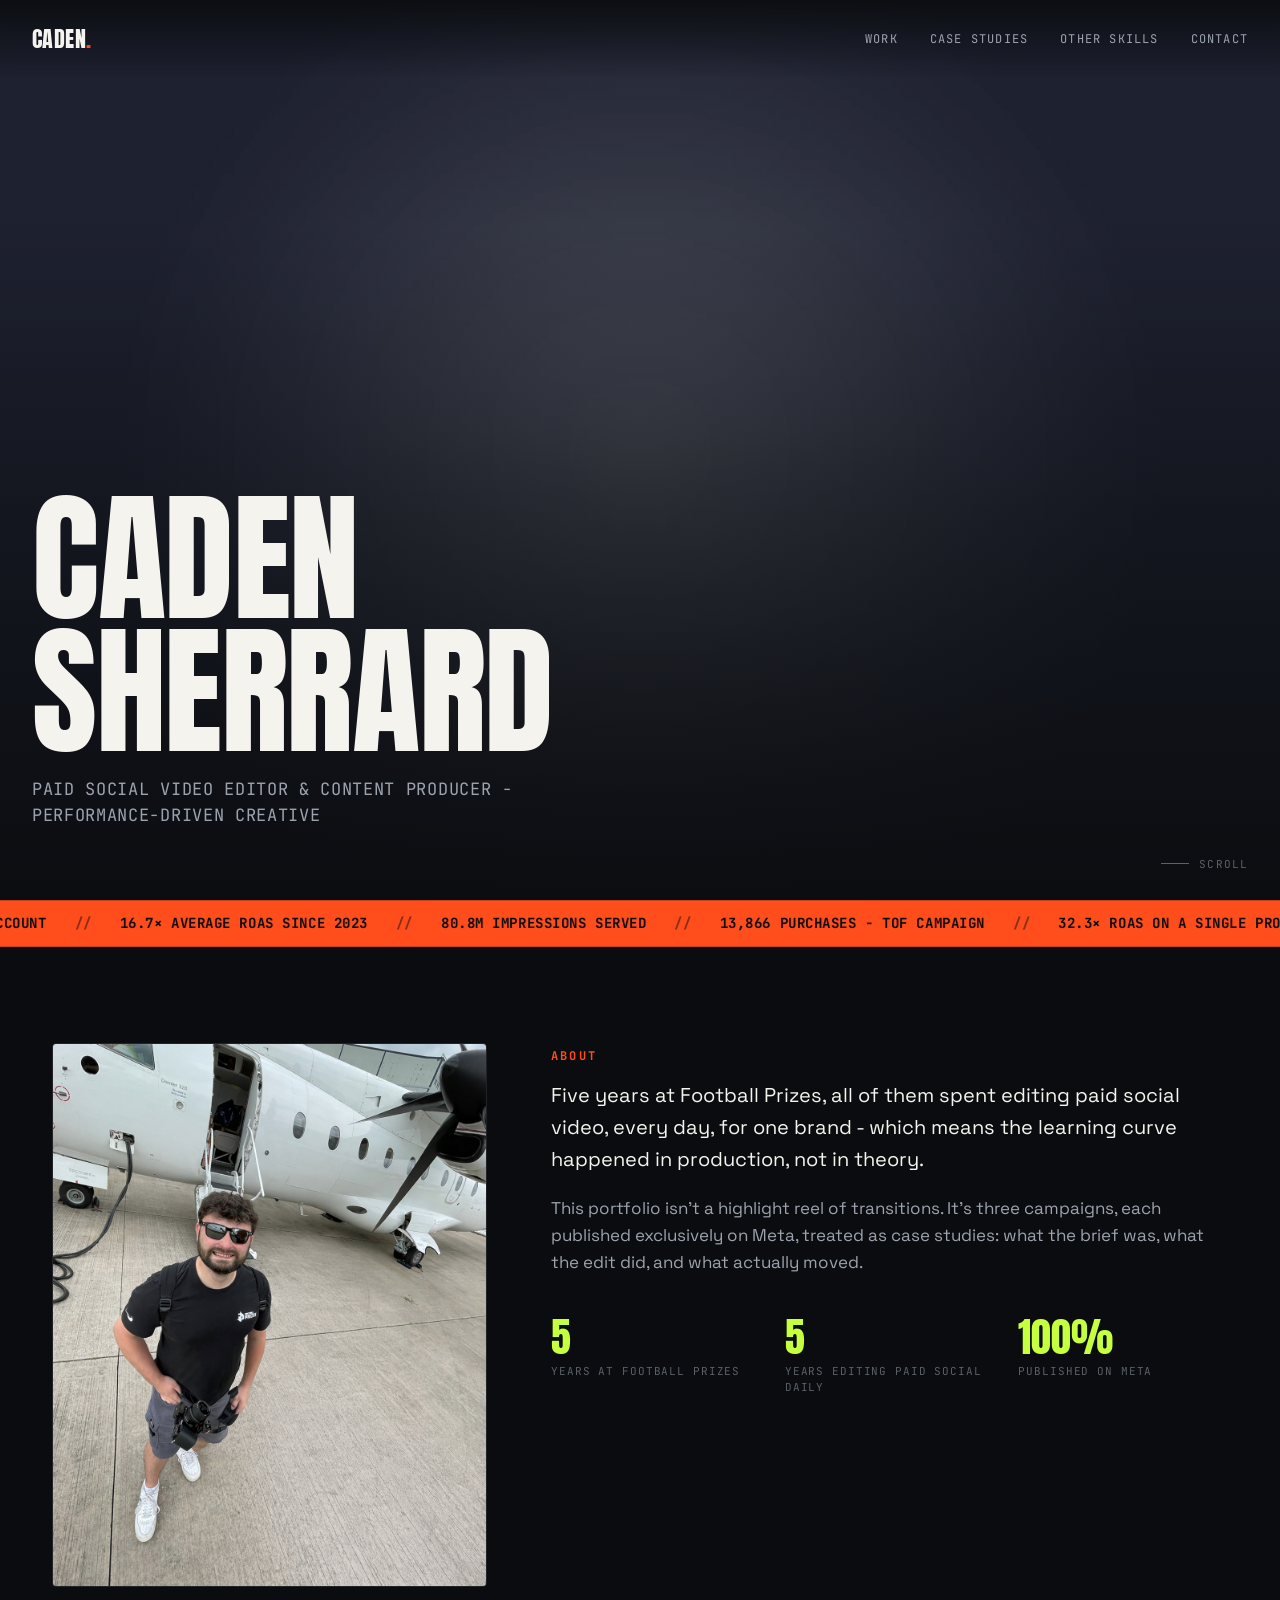
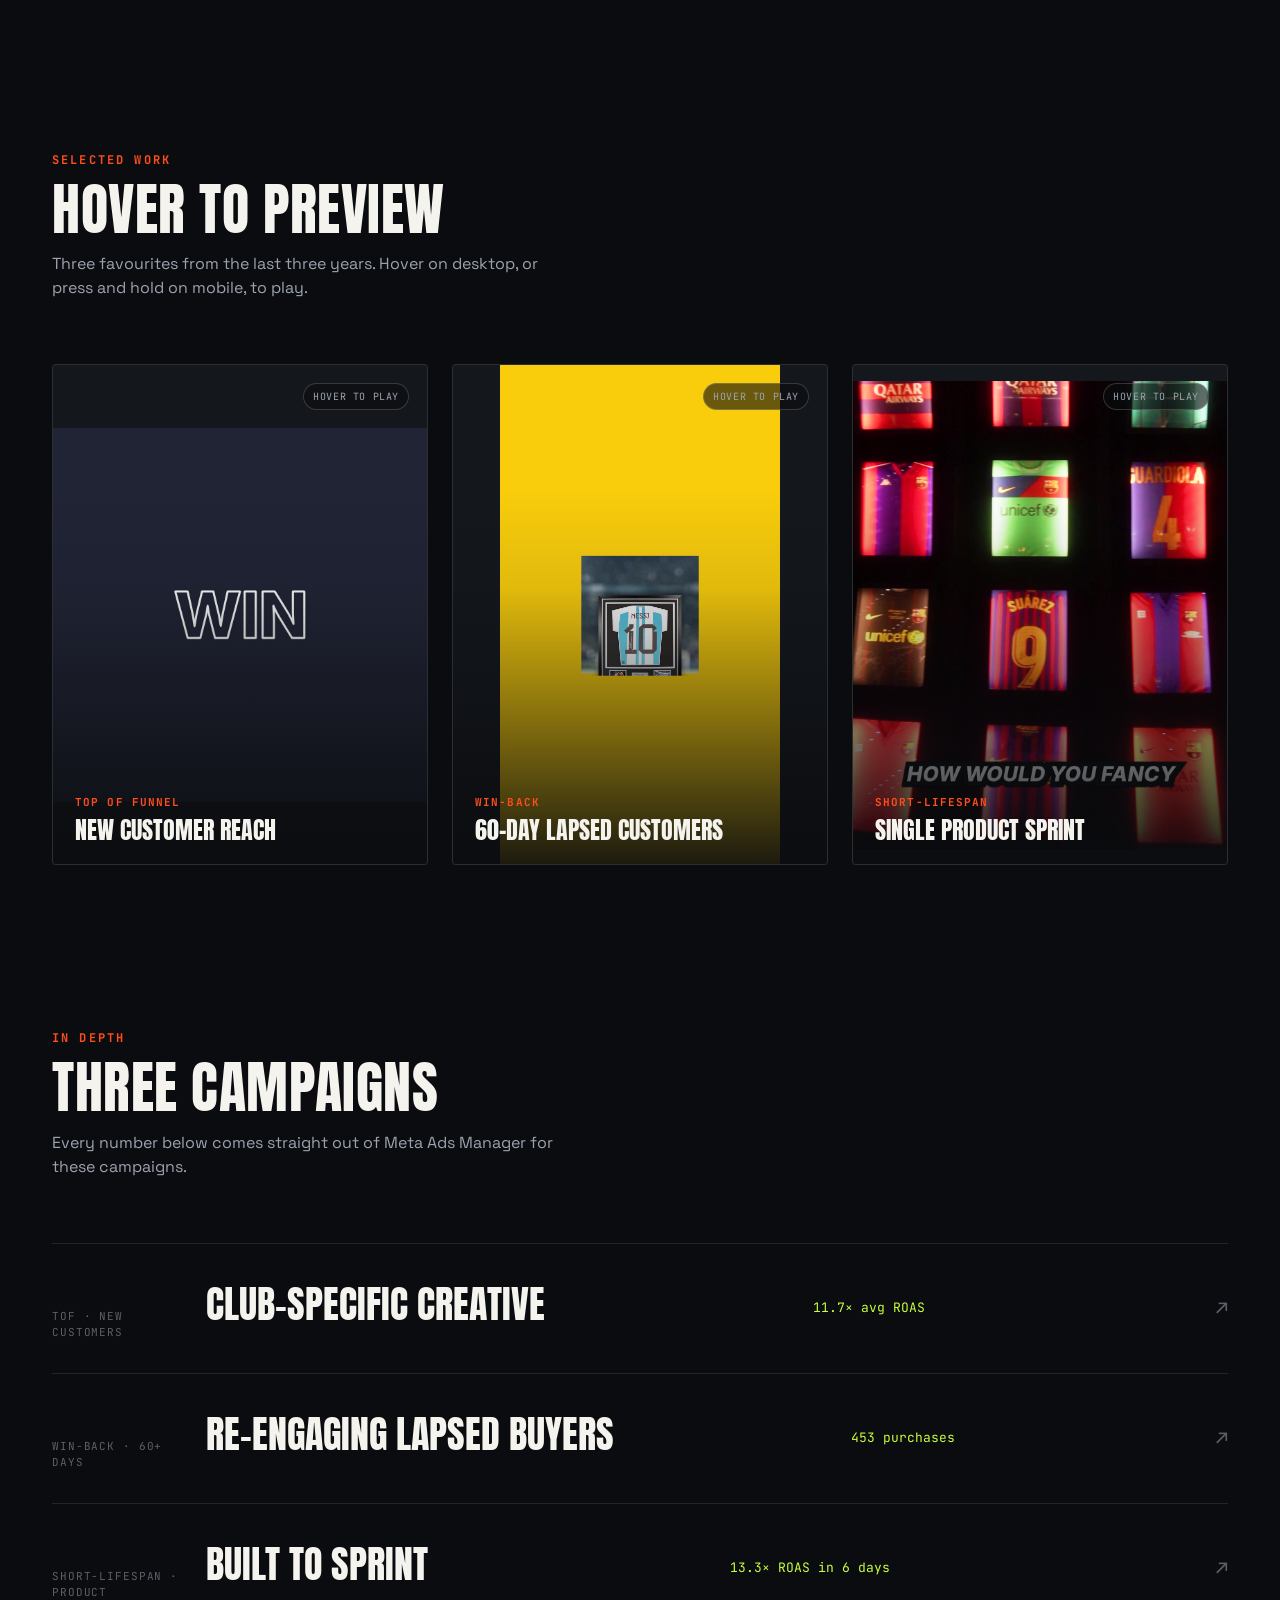
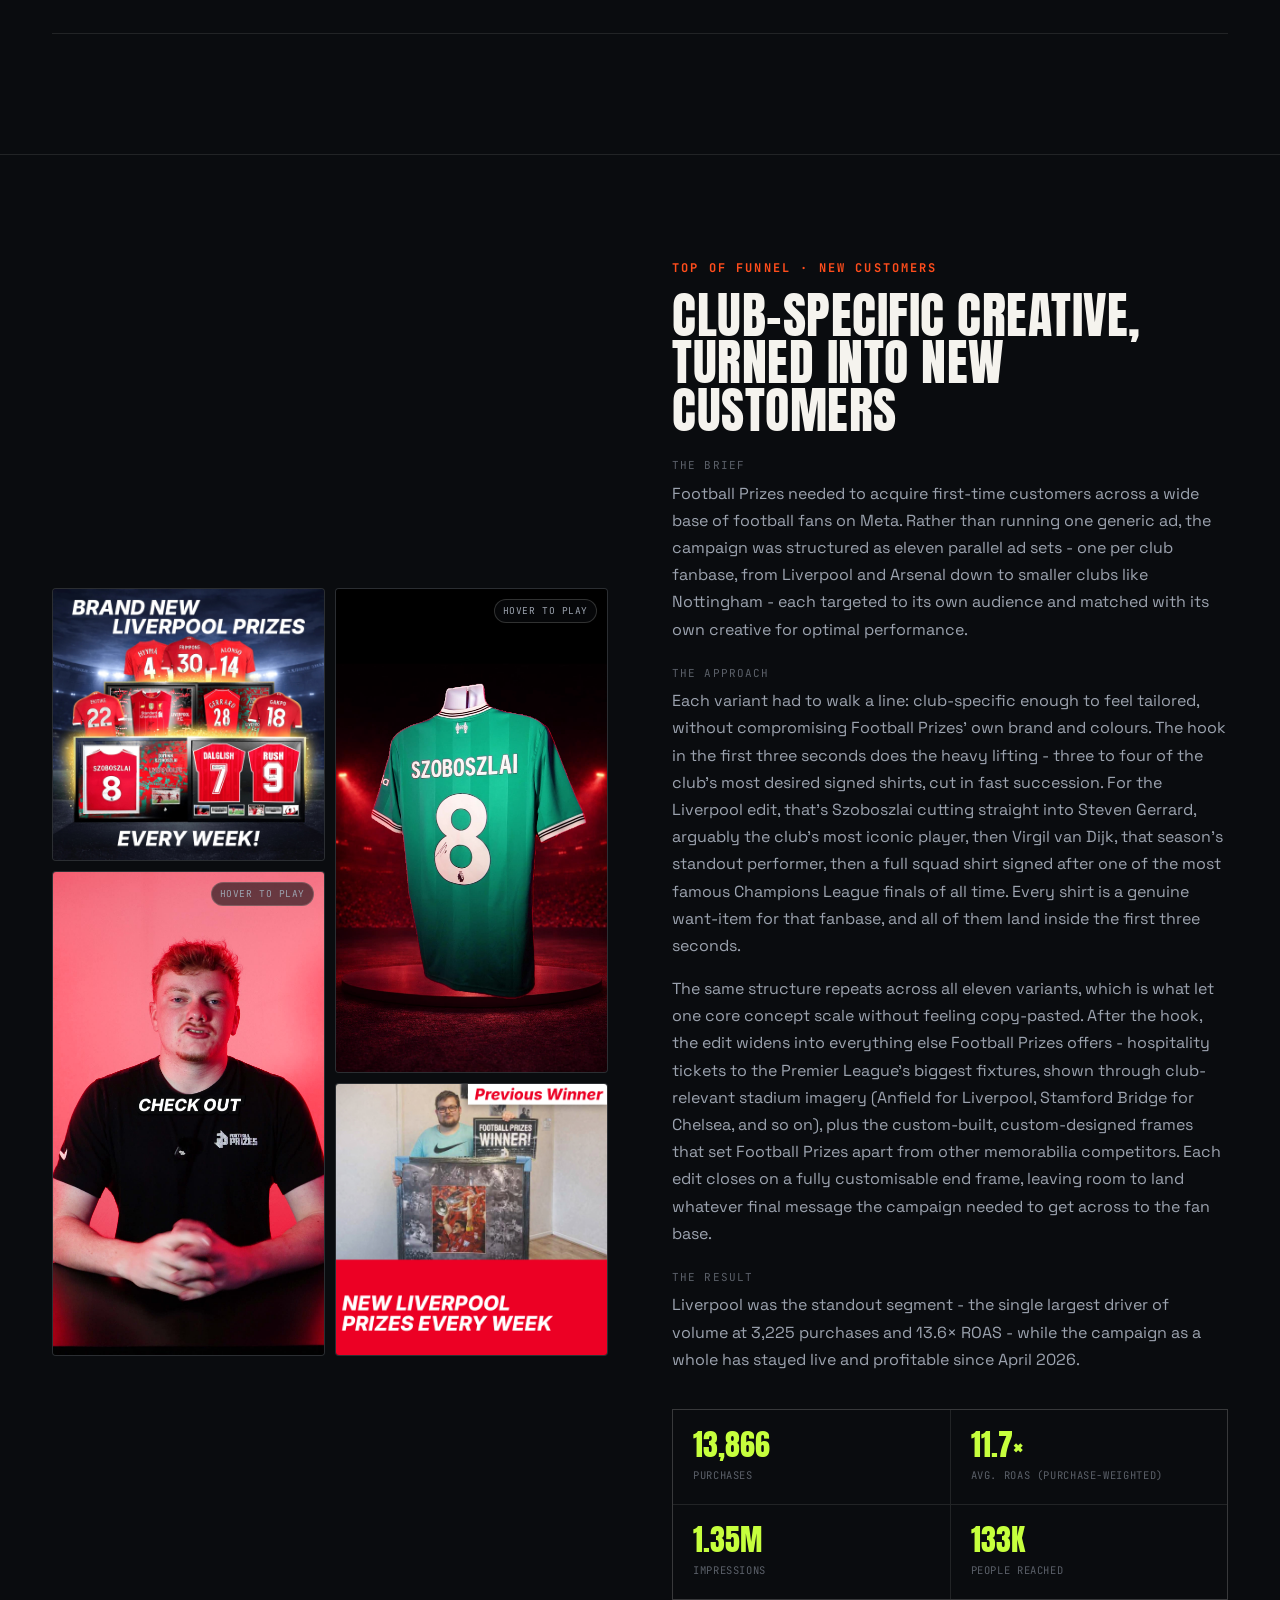
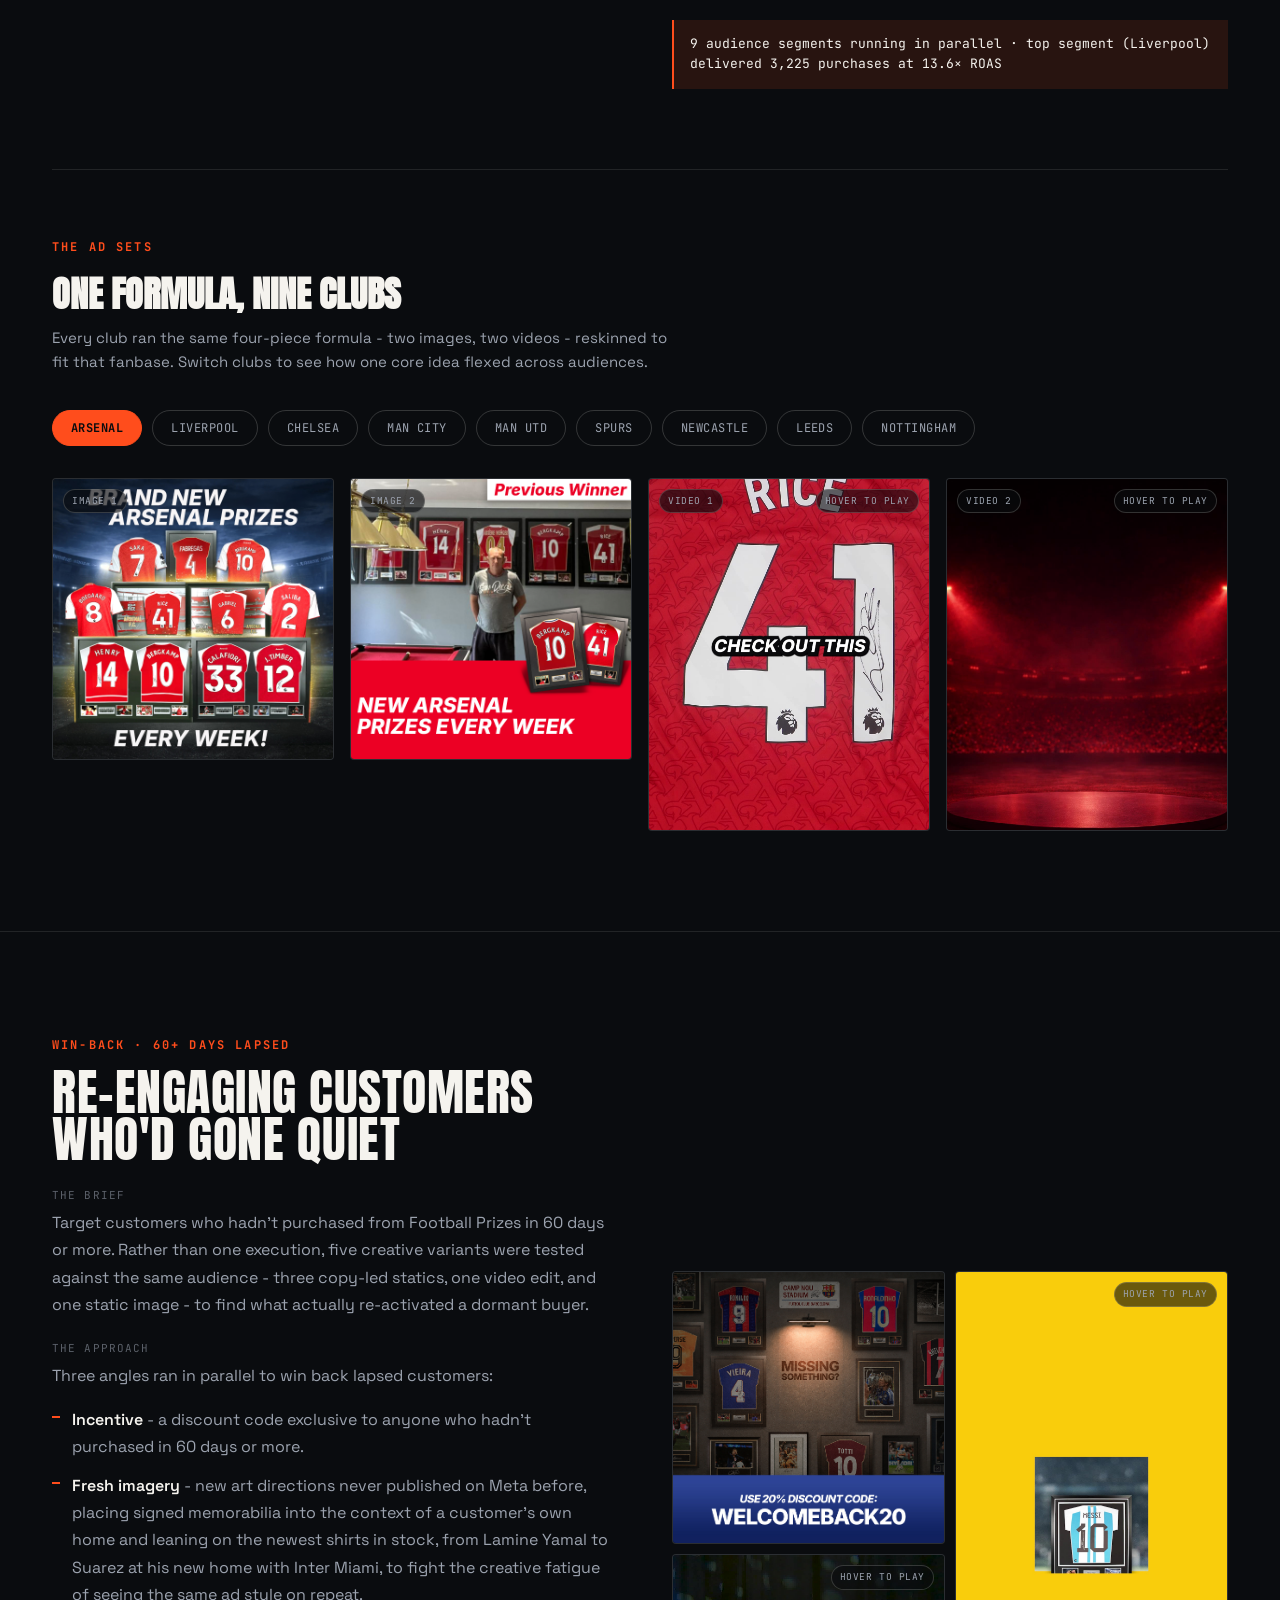
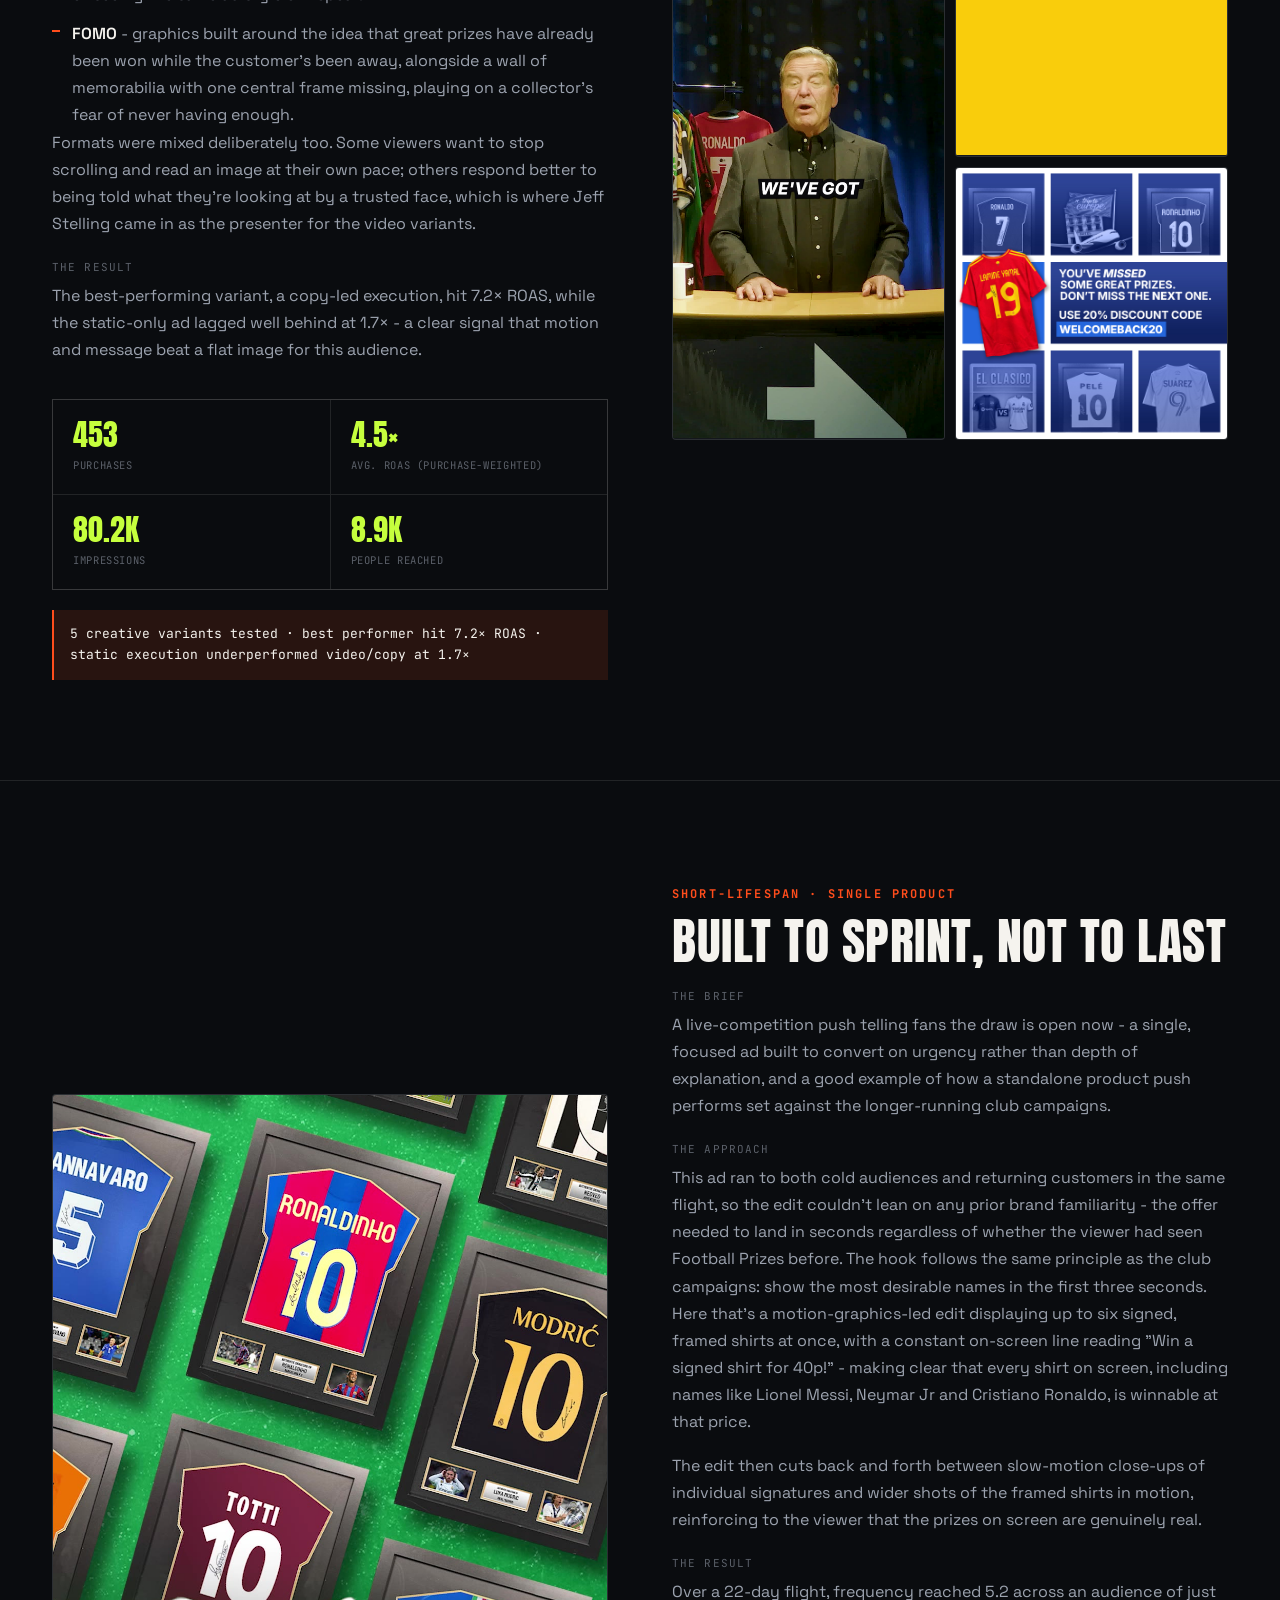
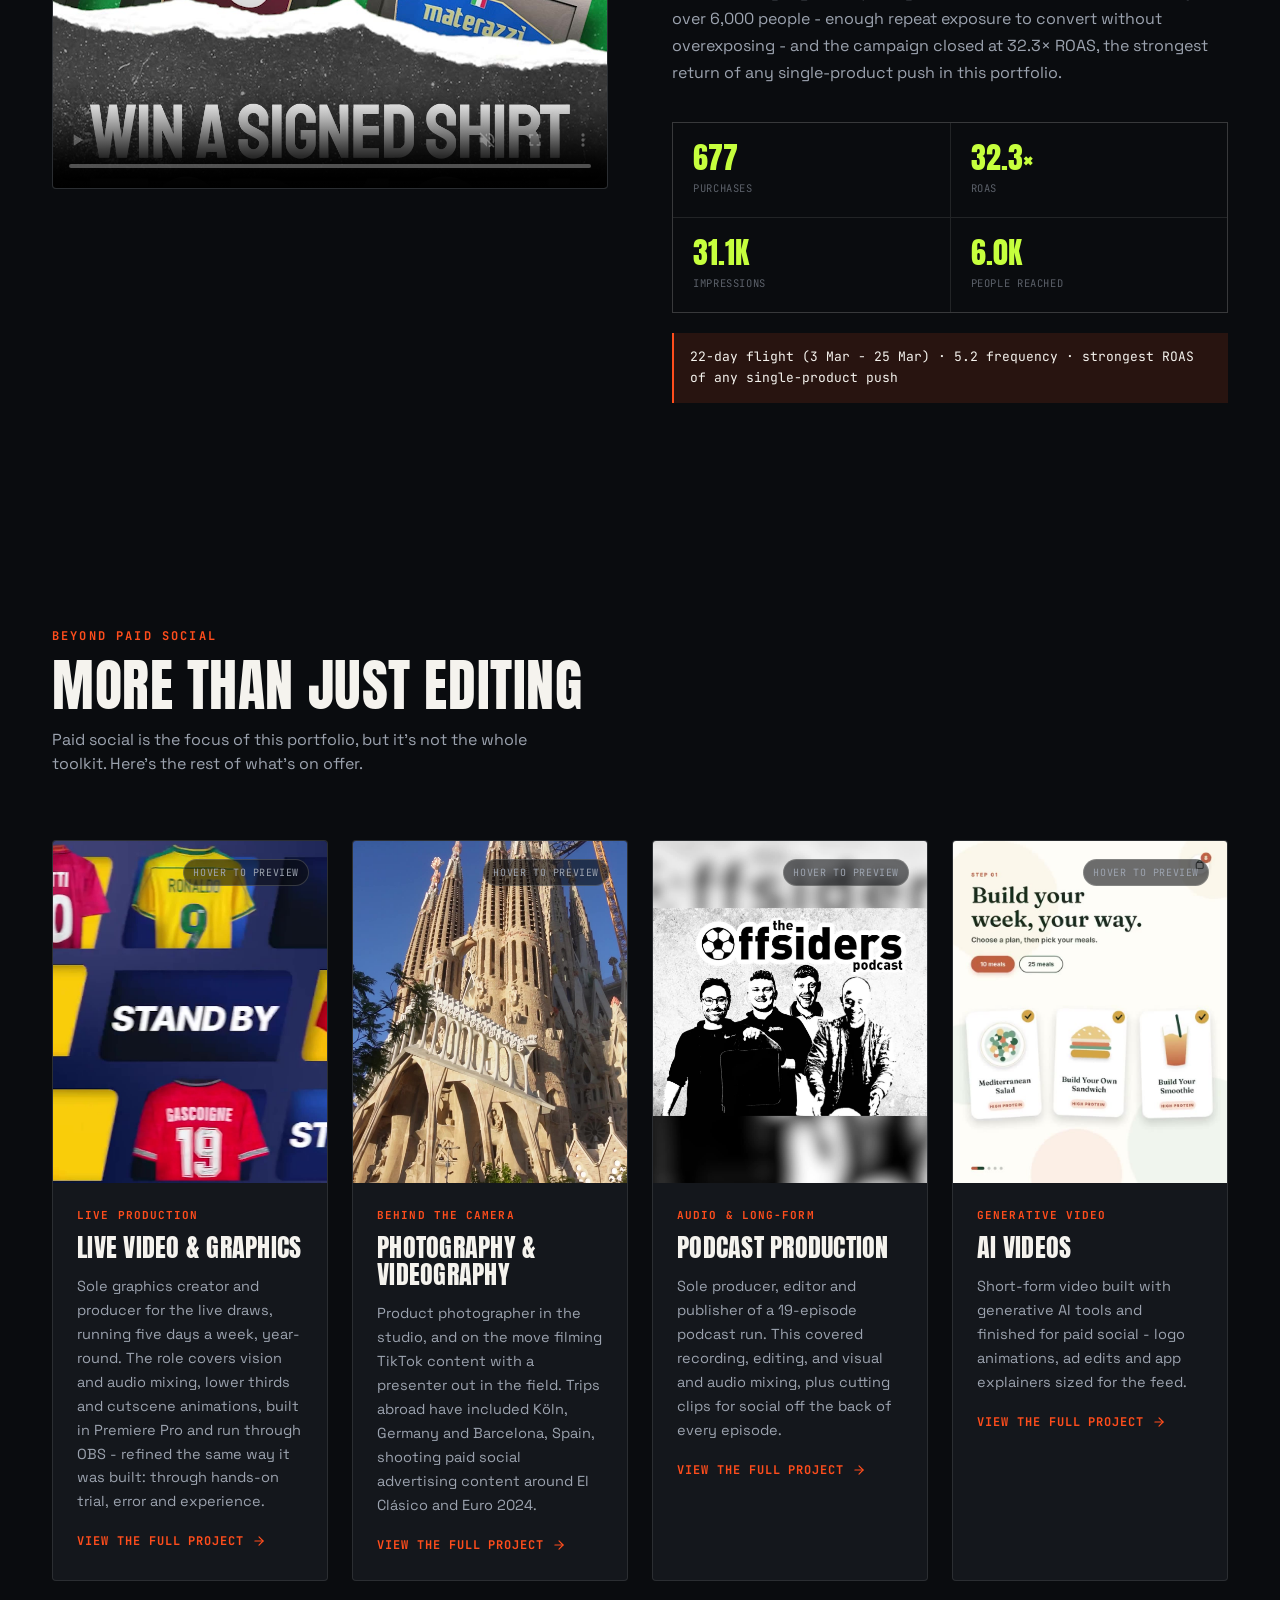
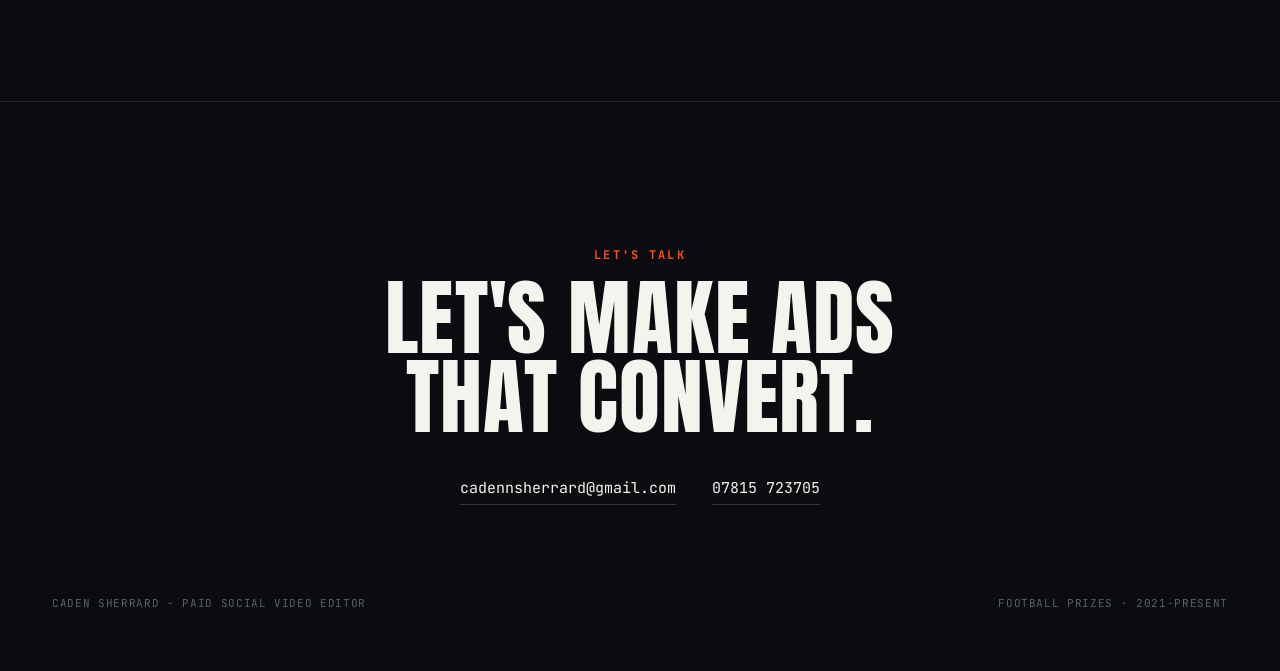
==== index.html @ ce287c02 "Portfolio site with new AI Videos page Co-Authored-By: Claude Sonnet 5.5 <noreply@anthropic.com> Cla" ====
<!DOCTYPE html>
<html lang="en">
<head>
<meta charset="UTF-8">
<meta name="viewport" content="width=device-width, initial-scale=1.0">
<title>Caden Sherrard - Paid Social Video Editor</title>

  <!-- ============================================================
     HOW TO CUSTOMIZE THIS FILE

     1. HERO VIDEO (1920x1080 collage reel): search this file for the
        text HERO VIDEO. Replace the empty source src with your own
        file path, e.g. src="videos/hero-reel.mp4", and set
        poster="images/hero-poster.jpg" to a still frame.

     2. WORK PREVIEW ROW (3 hover-to-play cards): search for the text
        WORK PREVIEW CARD. Each video tag is labelled with the
        campaign it belongs to. Swap the src and poster the same way.

     3. CASE STUDY VIDEOS: search for the text CASE STUDY VIDEO inside
        each case study section and swap src and poster as above. The
        TOF and win-back case studies use a masonry grid instead (two
        videos, plus two square slots) - search for CASE STUDY GRID
        VIDEO and CASE STUDY GRID IMAGE and fill in each src the same
        way. The TOF grid's second square slot is a carousel
        (CAROUSEL TILE) - add/remove .cs-carousel-slide divs inside
        .cs-carousel-track to change its slides.

     4. AD SET EXPLORER (club tabs in the TOF case study): search this
        file for the text clubAssets near the top of the script. Fill
        in each club's image1/image2/video1/video2 with file paths -
        leave any field empty to keep showing its placeholder box.
        image1/image2 can also be a list of file paths instead of one
        - that automatically renders as a swipeable carousel (arrows,
        drag/flick, flick hint), matching the carousels used elsewhere
        on the site.

     5. COPY: the goal and approach paragraphs in each case study are
        drafted from your CSV data. Swap in your own specifics about
        the creative approach wherever you see an EDIT placeholder.

     All stats (purchases, impressions, reach, ROAS) are pulled
     directly from your Meta Ads Manager exports. Spend figures were
     intentionally excluded per your request.
  ============================================================ -->

<link rel="preconnect" href="https://fonts.googleapis.com">
<link rel="preconnect" href="https://fonts.gstatic.com" crossorigin>
<link href="https://fonts.googleapis.com/css2?family=Anton&family=Space+Grotesk:wght@400;500;600;700&family=JetBrains+Mono:wght@400;500;700&display=swap" rel="stylesheet">

<style>
  :root {
    --bg: #0a0c0f;
    --bg-elevated: #14171c;
    --bg-elevated-2: #1c2027;
    --accent: #ff4d1c;
    --accent-dim: #cc3d15;
    --accent-soft: rgba(255, 77, 28, 0.12);
    --positive: #c6ff3d;
    --text: #f5f3ee;
    --text-muted: #9ca3af;
    --text-faint: #5b6069;
    --border: rgba(245, 243, 238, 0.1);
    --border-strong: rgba(245, 243, 238, 0.18);

    --font-display: 'Anton', sans-serif;
    --font-body: 'Space Grotesk', sans-serif;
    --font-mono: 'JetBrains Mono', monospace;
  }

  * { margin: 0; padding: 0; box-sizing: border-box; }

  html { scroll-behavior: smooth; }

  body {
    background: var(--bg);
    color: var(--text);
    font-family: var(--font-body);
    line-height: 1.5;
    -webkit-font-smoothing: antialiased;
    overflow-x: hidden;
  }

  a { color: inherit; text-decoration: none; }

  img, video { max-width: 100%; display: block; }

  /* Prevents iOS Safari's long-press copy/save-media menu from firing on
     the preview tiles, so tap-to-play can work without a system menu
     interrupting it. */
  video, .work-card, .cs-tile, .adset-tile, .skill-card {
    -webkit-touch-callout: none;
    -webkit-user-select: none;
    user-select: none;
  }

  .wrap {
    max-width: 1240px;
    margin: 0 auto;
    padding: 0 32px;
  }

  .eyebrow {
    font-family: var(--font-mono);
    font-size: 12px;
    letter-spacing: 0.18em;
    text-transform: uppercase;
    color: var(--accent);
    font-weight: 700;
    display: inline-block;
    margin-bottom: 14px;
  }

  h1, h2, h3 {
    font-family: var(--font-display);
    font-weight: 400;
    text-transform: uppercase;
    line-height: 0.95;
    letter-spacing: 0.01em;
  }

  /* ============ NAV ============ */
  .nav {
    position: fixed;
    top: 0; left: 0; right: 0;
    z-index: 100;
    display: flex;
    align-items: center;
    justify-content: space-between;
    padding: 22px 32px;
    background: linear-gradient(to bottom, rgba(10,12,15,0.9), transparent);
    backdrop-filter: blur(4px);
  }

  .nav-mark {
    font-family: var(--font-display);
    font-size: 22px;
    letter-spacing: 0.02em;
  }

  .nav-mark span { color: var(--accent); }

  .nav-links {
    display: flex;
    gap: 32px;
    font-family: var(--font-mono);
    font-size: 12px;
    letter-spacing: 0.1em;
    text-transform: uppercase;
    color: var(--text-muted);
  }

  .nav-links a { transition: color 0.2s ease; }
  .nav-links a:hover { color: var(--text); }

  @media (max-width: 640px) {
    .nav-links { display: none; }
  }

  /* ============ HERO ============ */
  .hero {
    position: relative;
    height: 100vh;
    min-height: 600px;
    width: 100%;
    display: flex;
    align-items: flex-end;
    overflow: hidden;
  }

  .hero-media {
    position: absolute;
    inset: 0;
    width: 100%;
    height: 100%;
    object-fit: cover;
    z-index: 0;
  }

  .hero-media-placeholder {
    position: absolute;
    inset: 0;
    width: 100%;
    height: 100%;
    background:
      repeating-linear-gradient(135deg, rgba(255,77,28,0.06) 0px, rgba(255,77,28,0.06) 2px, transparent 2px, transparent 24px),
      linear-gradient(160deg, #1c2027 0%, #0a0c0f 70%);
    display: flex;
    align-items: center;
    justify-content: center;
    z-index: 0;
  }

  .hero-media-placeholder-inner {
    border: 1px dashed var(--border-strong);
    padding: 24px 32px;
    text-align: center;
    font-family: var(--font-mono);
    font-size: 12px;
    color: var(--text-faint);
    letter-spacing: 0.08em;
    text-transform: uppercase;
    max-width: 320px;
  }

  .hero-media-placeholder-inner strong {
    display: block;
    color: var(--text-muted);
    font-size: 13px;
    margin-bottom: 6px;
  }

  .hero-overlay {
    position: absolute;
    inset: 0;
    background: linear-gradient(to top, rgba(10,12,15,0.97) 0%, rgba(10,12,15,0.55) 45%, rgba(10,12,15,0.15) 75%);
    z-index: 1;
  }

  .hero-content {
    position: relative;
    z-index: 2;
    width: 100%;
    padding: 0 32px 72px;
  }

  .hero-inner {
    max-width: 1240px;
    margin: 0 auto;
  }

  .hero-name {
    font-size: clamp(52px, 11vw, 148px);
    letter-spacing: -0.01em;
  }

  .hero-tagline {
    font-family: var(--font-mono);
    font-size: clamp(13px, 1.6vw, 17px);
    color: var(--text-muted);
    letter-spacing: 0.04em;
    margin-top: 18px;
    max-width: 560px;
    text-transform: uppercase;
  }

  .hero-scroll-cue {
    position: absolute;
    bottom: 28px;
    right: 32px;
    z-index: 2;
    font-family: var(--font-mono);
    font-size: 11px;
    color: var(--text-faint);
    display: flex;
    align-items: center;
    gap: 10px;
    letter-spacing: 0.1em;
    text-transform: uppercase;
  }

  .hero-scroll-cue .line {
    width: 28px;
    height: 1px;
    background: var(--text-faint);
    animation: pulse-line 2s ease-in-out infinite;
  }

  /* On mobile, a 100vh hero forces a landscape clip to be cropped down to a
     thin vertical sliver via object-fit: cover, and previously sat right at
     the very top of the page - directly underneath the fixed nav bar, which
     hid part of the video and the name behind it. Fixed here by:
     - pushing the hero down below the nav bar entirely (margin-top, using
       the nav's real measured height so there's never any overlap at top)
     - sizing the hero to the video's real aspect ratio (set via JS once the
       video's metadata loads) rather than assuming 16:9, so it displays as
       large as possible with zero cropping and zero letterboxing
     - tightening the name/tagline so they sit compactly at the very bottom
       of the video and only ever overlap it from below, never from above */
  @media (max-width: 640px) {
    .hero {
      height: auto;
      min-height: 0;
      margin-top: var(--nav-height, 70px);
      aspect-ratio: 16 / 9; /* fallback until JS sets the video's real ratio */
    }
    .hero-media,
    .hero-media-placeholder {
      object-fit: contain;
      background: var(--bg);
    }
    .hero-scroll-cue { display: none; }
    .hero-content {
      padding: 0 20px 16px;
    }
    .hero-name {
      font-size: clamp(30px, 11vw, 56px);
    }
    .hero-tagline {
      font-size: 11px;
      margin-top: 10px;
    }
  }

  @keyframes pulse-line {
    0%, 100% { transform: scaleX(1); opacity: 0.5; }
    50% { transform: scaleX(1.6); opacity: 1; }
  }

  /* ============ TICKER (signature element) ============ */
  .ticker {
    background: var(--accent);
    border-top: 1px solid rgba(0,0,0,0.2);
    border-bottom: 1px solid rgba(0,0,0,0.2);
    overflow: hidden;
    position: relative;
    z-index: 3;
    contain: layout paint;
  }

  .ticker-track {
    display: flex;
    width: max-content;
    /* Scrolled via JS (updating transform every frame) rather than a CSS
       @keyframes animation - iOS Safari was intermittently failing to
       repaint the CSS-animated version during a scroll and dropping it
       entirely. A JS-driven transform sidesteps that. will-change keeps it
       on its own compositor layer so each frame is a cheap composite-only
       update rather than a repaint. */
    will-change: transform;
    backface-visibility: hidden;
    -webkit-backface-visibility: hidden;
  }

  .ticker-item {
    font-family: var(--font-mono);
    font-weight: 700;
    font-size: 14px;
    letter-spacing: 0.04em;
    color: #0a0c0f;
    white-space: nowrap;
    padding: 12px 0;
    display: flex;
    align-items: center;
  }

  .ticker-item::after {
    content: '//';
    margin: 0 28px;
    opacity: 0.5;
  }

  /* ============ SECTION HEADERS ============ */
  section { padding: 120px 0; }

  .section-head {
    max-width: 640px;
    margin-bottom: 64px;
  }

  .section-head h2 {
    font-size: clamp(34px, 5vw, 56px);
  }

  .section-head p {
    color: var(--text-muted);
    font-size: 16px;
    margin-top: 16px;
    max-width: 520px;
  }

  /* ============ INTRO ============ */
  .intro {
    padding: 96px 0 40px;
  }

  .intro-grid {
    display: grid;
    grid-template-columns: 0.9fr 1.4fr;
    gap: 64px;
    align-items: start;
  }

  @media (max-width: 800px) {
    .intro-grid { grid-template-columns: 1fr; gap: 32px; }
  }

  .intro-photo {
    position: relative;
    aspect-ratio: 4 / 5;
    border-radius: 4px;
    overflow: hidden;
    border: 1px solid var(--border);
  }

  .intro-photo img {
    position: absolute; inset: 0; width: 100%; height: 100%; object-fit: cover;
  }

  .intro-body p {
    font-size: 20px;
    line-height: 1.6;
    color: var(--text);
    font-weight: 400;
  }

  .intro-body p + p { margin-top: 20px; color: var(--text-muted); font-size: 17px; }

  .intro-facts {
    display: grid;
    grid-template-columns: repeat(3, minmax(0, 1fr));
    gap: 24px;
    margin-top: 40px;
  }

  @media (max-width: 480px) {
    .intro-facts { grid-template-columns: 1fr; gap: 28px; }
  }

  .intro-fact-num {
    font-family: var(--font-display);
    font-size: 40px;
    color: var(--positive);
    line-height: 1;
  }

  .intro-fact-label {
    font-family: var(--font-mono);
    font-size: 11px;
    color: var(--text-faint);
    text-transform: uppercase;
    letter-spacing: 0.08em;
    margin-top: 6px;
  }

  /* ============ WORK PREVIEW ROW ============ */
  .work-row {
    display: grid;
    grid-template-columns: repeat(3, 1fr);
    gap: 24px;
    align-items: center;
  }

  @media (max-width: 900px) {
    .work-row { grid-template-columns: 1fr; }
  }

  .work-card {
    position: relative;
    aspect-ratio: 3 / 4; /* default until the real video loads and sets its own ratio */
    border-radius: 4px;
    overflow: hidden;
    background: var(--bg-elevated);
    border: 1px solid var(--border);
    cursor: pointer;
  }

  .work-card-media {
    position: absolute;
    inset: 0;
    width: 100%;
    height: 100%;
    object-fit: contain;
    background: var(--bg-elevated);
  }

  .work-card-placeholder {
    position: absolute;
    inset: 0;
    display: flex;
    align-items: center;
    justify-content: center;
    background: linear-gradient(160deg, var(--bg-elevated-2), var(--bg-elevated));
  }

  .work-card-placeholder span {
    font-family: var(--font-mono);
    font-size: 11px;
    color: var(--text-faint);
    text-transform: uppercase;
    letter-spacing: 0.08em;
    border: 1px dashed var(--border-strong);
    padding: 10px 16px;
  }

  .work-card-overlay {
    position: absolute;
    inset: 0;
    display: flex;
    flex-direction: column;
    justify-content: flex-end;
    padding: 22px;
    background: linear-gradient(to top, rgba(10,12,15,0.92) 0%, rgba(10,12,15,0.1) 55%, transparent 75%);
    z-index: 2;
    pointer-events: none;
  }

  .work-card-eyebrow {
    font-family: var(--font-mono);
    font-size: 11px;
    letter-spacing: 0.1em;
    text-transform: uppercase;
    color: var(--accent);
    font-weight: 700;
    margin-bottom: 8px;
  }

  .work-card-title {
    font-family: var(--font-display);
    font-size: 24px;
    text-transform: uppercase;
    line-height: 1;
  }

  .work-card-hint {
    position: absolute;
    top: 18px;
    right: 18px;
    z-index: 3;
    font-family: var(--font-mono);
    font-size: 10px;
    color: var(--text-muted);
    background: rgba(10,12,15,0.6);
    border: 1px solid var(--border-strong);
    padding: 5px 9px;
    border-radius: 20px;
    letter-spacing: 0.06em;
    text-transform: uppercase;
    transition: opacity 0.2s ease;
  }

  .work-card.is-playing .work-card-hint { opacity: 0; }

  /* ============ CASE STUDY INDEX (clickable links) ============ */
  .index-list {
    border-top: 1px solid var(--border);
  }

  .index-row {
    display: flex;
    align-items: center;
    justify-content: space-between;
    padding: 32px 0;
    border-bottom: 1px solid var(--border);
    transition: padding-left 0.25s ease, border-color 0.25s ease;
  }

  .index-row:hover {
    padding-left: 16px;
    border-color: var(--border-strong);
  }

  .index-row-left {
    display: flex;
    align-items: baseline;
    gap: 24px;
  }

  .index-tag {
    font-family: var(--font-mono);
    font-size: 11px;
    color: var(--text-faint);
    letter-spacing: 0.08em;
    text-transform: uppercase;
    width: 130px;
    flex-shrink: 0;
  }

  .index-title {
    font-family: var(--font-display);
    font-size: clamp(24px, 3.4vw, 38px);
    text-transform: uppercase;
    transition: color 0.2s ease;
  }

  .index-row:hover .index-title { color: var(--accent); }

  .index-stat {
    font-family: var(--font-mono);
    font-size: 13px;
    color: var(--positive);
    white-space: nowrap;
  }

  .index-arrow {
    font-family: var(--font-mono);
    font-size: 20px;
    color: var(--text-faint);
    margin-left: 24px;
    transition: transform 0.2s ease, color 0.2s ease;
  }

  .index-row:hover .index-arrow {
    color: var(--accent);
    transform: rotate(45deg);
  }

  @media (max-width: 700px) {
    .index-row { flex-direction: column; align-items: flex-start; gap: 10px; }
    .index-row-left { flex-direction: column; gap: 6px; }
    .index-stat, .index-arrow { display: none; }
  }

  /* ============ CASE STUDIES ============ */
  .case-study {
    padding: 100px 0;
    border-top: 1px solid var(--border);
    scroll-margin-top: 40px;
  }

  .case-study-grid {
    display: grid;
    grid-template-columns: 1fr 1fr;
    gap: 64px;
    align-items: center;
  }

  .case-study.reverse .case-study-grid { direction: rtl; }
  .case-study.reverse .case-study-grid > * { direction: ltr; }

  @media (max-width: 900px) {
    .case-study-grid { grid-template-columns: 1fr; }
    .case-study.reverse .case-study-grid { direction: ltr; }
  }

  .case-study-media {
    position: relative;
    aspect-ratio: 4 / 5; /* default until the real video loads and sets its own ratio */
    border-radius: 4px;
    overflow: hidden;
    background: var(--bg-elevated);
    border: 1px solid var(--border);
  }

  .case-study-media video {
    position: absolute; inset: 0; width: 100%; height: 100%; object-fit: cover;
  }

  .case-study-media-placeholder {
    position: absolute;
    inset: 0;
    display: flex;
    align-items: center;
    justify-content: center;
    background: linear-gradient(160deg, var(--bg-elevated-2), var(--bg-elevated));
  }

  .case-study-media-placeholder span {
    font-family: var(--font-mono);
    font-size: 11px;
    color: var(--text-faint);
    text-transform: uppercase;
    letter-spacing: 0.08em;
    border: 1px dashed var(--border-strong);
    padding: 10px 16px;
  }

  /* ============ CASE STUDY MEDIA GRID (masonry, true aspect ratios) ============ */
  .case-study-media-grid {
    display: flex;
    gap: 10px;
    width: 100%;
  }

  .cs-col {
    display: flex;
    flex-direction: column;
    gap: 10px;
    flex: 1;
    min-width: 0;
  }

  .cs-tile {
    position: relative;
    overflow: hidden;
    border-radius: 4px;
    background: var(--bg-elevated);
    border: 1px solid var(--border);
  }

  .cs-tile.aspect-square { aspect-ratio: 1 / 1; }
  .cs-tile.aspect-portrait { aspect-ratio: 9 / 16; }

  .cs-tile-media {
    position: absolute;
    inset: 0;
    width: 100%;
    height: 100%;
    object-fit: cover;
  }

  .cs-tile-placeholder {
    position: absolute;
    inset: 0;
    display: flex;
    align-items: center;
    justify-content: center;
    background: linear-gradient(160deg, var(--bg-elevated-2), var(--bg-elevated));
  }

  .cs-tile-placeholder span {
    font-family: var(--font-mono);
    font-size: 10px;
    color: var(--text-faint);
    text-transform: uppercase;
    letter-spacing: 0.06em;
    border: 1px dashed var(--border-strong);
    padding: 7px 11px;
  }

  .cs-tile.has-media .cs-tile-placeholder {
    display: none;
  }

  .cs-tile-hint {
    position: absolute;
    top: 10px;
    right: 10px;
    z-index: 3;
    font-family: var(--font-mono);
    font-size: 9.5px;
    color: var(--text-muted);
    background: rgba(10,12,15,0.6);
    border: 1px solid var(--border-strong);
    padding: 4px 8px;
    border-radius: 20px;
    letter-spacing: 0.06em;
    text-transform: uppercase;
    transition: opacity 0.2s ease;
  }

  .cs-tile.is-playing .cs-tile-hint,
  .adset-tile.is-playing .cs-tile-hint {
    opacity: 0;
  }

  @media (max-width: 900px) {
    .case-study-media-grid { max-width: 480px; margin: 0 auto; }
  }

  @media (max-width: 420px) {
    .case-study-media-grid { flex-direction: column; }
  }

  /* ============ CAROUSEL TILE (Previous Winner carousel ad) ============ */
  .cs-carousel {
    cursor: grab;
    touch-action: pan-y;
  }

  .cs-carousel:active {
    cursor: grabbing;
  }

  .cs-carousel-track {
    position: absolute;
    inset: 0;
    display: flex;
    height: 100%;
    transition: transform 0.35s cubic-bezier(0.4, 0, 0.2, 1);
    will-change: transform;
  }

  .cs-carousel-slide {
    position: relative;
    flex: 0 0 100%;
    width: 100%;
    height: 100%;
  }

  .cs-carousel-slide img {
    position: absolute;
    inset: 0;
    width: 100%;
    height: 100%;
    object-fit: cover;
    -webkit-user-drag: none;
    user-select: none;
  }

  .cs-carousel-arrow {
    position: absolute;
    top: 50%;
    transform: translateY(-50%);
    z-index: 4;
    width: 34px;
    height: 34px;
    border-radius: 50%;
    border: none;
    background: rgba(10,12,15,0.55);
    color: var(--text);
    font-size: 20px;
    line-height: 1;
    display: flex;
    align-items: center;
    justify-content: center;
    cursor: pointer;
    opacity: 0;
    transition: opacity 0.2s ease, background 0.2s ease;
  }

  .cs-carousel:hover .cs-carousel-arrow,
  .cs-carousel.is-hinting .cs-carousel-arrow {
    opacity: 0.55;
  }

  @keyframes cs-carousel-peek {
    0%, 78%, 100% { transform: translateX(0); }
    38% { transform: translateX(-8%); }
  }

  .cs-carousel.is-hinting .cs-carousel-track {
    animation: cs-carousel-peek 1.3s cubic-bezier(0.4, 0, 0.2, 1);
  }

  @media (prefers-reduced-motion: reduce) {
    .cs-carousel.is-hinting .cs-carousel-track { animation: none; }
    .hero-scroll-cue .line { animation: none; }
  }

  .cs-carousel-arrow:hover {
    opacity: 1 !important;
    background: var(--accent);
  }

  .cs-carousel-prev { left: 10px; }
  .cs-carousel-next { right: 10px; }

  .case-study-title {
    font-size: clamp(32px, 4.5vw, 50px);
    margin-bottom: 24px;
  }

  .case-study-copy p {
    color: var(--text-muted);
    font-size: 16px;
    line-height: 1.7;
  }

  .case-study-copy p + p { margin-top: 16px; }

  .case-study-list {
    list-style: none;
    margin-top: 16px;
    display: flex;
    flex-direction: column;
    gap: 12px;
  }

  .case-study-list li {
    color: var(--text-muted);
    font-size: 16px;
    line-height: 1.7;
    padding-left: 20px;
    position: relative;
  }

  .case-study-list li::before {
    content: '';
    position: absolute;
    left: 0;
    top: 10px;
    width: 8px;
    height: 2px;
    background: var(--accent);
  }

  .case-study-list li strong {
    color: var(--text);
    font-weight: 600;
  }

  .case-study-copy .label {
    font-family: var(--font-mono);
    font-size: 11px;
    color: var(--text-faint);
    text-transform: uppercase;
    letter-spacing: 0.1em;
    display: block;
    margin-bottom: 6px;
    margin-top: 22px;
  }

  .case-study-copy .label:first-child { margin-top: 0; }

  .stat-grid {
    display: grid;
    grid-template-columns: repeat(2, 1fr);
    gap: 1px;
    background: var(--border);
    margin-top: 36px;
    border: 1px solid var(--border);
  }

  .stat-cell {
    background: var(--bg);
    padding: 20px;
  }

  .stat-num {
    font-family: var(--font-display);
    font-size: 30px;
    color: var(--positive);
    line-height: 1;
  }

  .stat-lbl {
    font-family: var(--font-mono);
    font-size: 10.5px;
    color: var(--text-faint);
    text-transform: uppercase;
    letter-spacing: 0.06em;
    margin-top: 8px;
  }

  .callout {
    margin-top: 20px;
    padding: 14px 16px;
    background: var(--accent-soft);
    border-left: 2px solid var(--accent);
    font-family: var(--font-mono);
    font-size: 13px;
    color: var(--text);
    line-height: 1.6;
  }

  /* ============ AD SET EXPLORER (per-club content grid) ============ */
  .adset-explorer {
    margin-top: 80px;
    padding-top: 64px;
    border-top: 1px solid var(--border);
  }

  .adset-head {
    max-width: 620px;
    margin-bottom: 36px;
  }

  .adset-head h4 {
    font-family: var(--font-display);
    font-size: clamp(26px, 3.2vw, 36px);
    text-transform: uppercase;
    line-height: 1;
    margin-top: 6px;
  }

  .adset-head p {
    color: var(--text-muted);
    font-size: 15px;
    margin-top: 14px;
    line-height: 1.6;
  }

  .adset-tabs {
    display: flex;
    flex-wrap: wrap;
    gap: 10px;
    margin-bottom: 32px;
  }

  .adset-tab {
    font-family: var(--font-mono);
    font-size: 12px;
    letter-spacing: 0.04em;
    text-transform: uppercase;
    color: var(--text-muted);
    background: transparent;
    border: 1px solid var(--border-strong);
    border-radius: 20px;
    padding: 9px 18px;
    cursor: pointer;
    transition: background 0.2s ease, color 0.2s ease, border-color 0.2s ease;
  }

  .adset-tab:hover {
    color: var(--text);
    border-color: var(--text-muted);
  }

  .adset-tab.is-active {
    background: var(--accent);
    border-color: var(--accent);
    color: #0a0c0f;
    font-weight: 700;
  }

  .adset-grid {
    display: grid;
    grid-template-columns: repeat(4, 1fr);
    gap: 16px;
    align-items: start;
  }

  @media (max-width: 900px) {
    .adset-grid { grid-template-columns: repeat(2, 1fr); }
  }

  .adset-tile {
    position: relative;
    aspect-ratio: 4 / 5; /* default until real content loads and sets its own ratio */
    border-radius: 4px;
    overflow: hidden;
    background: var(--bg-elevated);
    border: 1px solid var(--border);
  }

  .adset-tile > img,
  .adset-tile > video {
    position: absolute;
    inset: 0;
    width: 100%;
    height: 100%;
    object-fit: cover;
    display: none;
  }

  .adset-tile.has-media > img,
  .adset-tile.has-media > video {
    display: block;
  }

  .adset-tile .cs-carousel {
    position: absolute;
    inset: 0;
  }

  .adset-tile.has-media .adset-tile-placeholder {
    display: none;
  }

  .adset-tile-placeholder {
    position: absolute;
    inset: 0;
    display: flex;
    align-items: center;
    justify-content: center;
    padding: 16px;
    text-align: center;
    background: linear-gradient(160deg, var(--bg-elevated-2), var(--bg-elevated));
  }

  .adset-tile-placeholder span {
    font-family: var(--font-mono);
    font-size: 10.5px;
    color: var(--text-faint);
    text-transform: uppercase;
    letter-spacing: 0.06em;
    border: 1px dashed var(--border-strong);
    padding: 8px 10px;
  }

  .adset-tile-tag {
    position: absolute;
    top: 10px;
    left: 10px;
    z-index: 2;
    font-family: var(--font-mono);
    font-size: 9.5px;
    color: var(--text-muted);
    background: rgba(10,12,15,0.65);
    border: 1px solid var(--border-strong);
    padding: 4px 8px;
    border-radius: 12px;
    text-transform: uppercase;
    letter-spacing: 0.06em;
  }

  /* ============ OTHER SKILLS ============ */
  #other-skills { scroll-margin-top: 40px; }

  .skills-grid {
    display: grid;
    grid-template-columns: repeat(4, 1fr);
    gap: 24px;
  }

  @media (max-width: 1100px) {
    .skills-grid { grid-template-columns: repeat(2, 1fr); }
  }

  @media (max-width: 700px) {
    .skills-grid { grid-template-columns: 1fr; }
  }

  .skill-card {
    display: block;
    background: var(--bg-elevated);
    border: 1px solid var(--border);
    border-radius: 4px;
    overflow: hidden;
    cursor: pointer;
    transition: transform 0.4s cubic-bezier(0.22, 1, 0.36, 1), box-shadow 0.4s ease, border-color 0.4s ease;
  }

  .skill-card.is-active {
    transform: translateY(-10px) scale(1.06);
    box-shadow: 0 20px 40px rgba(0, 0, 0, 0.5);
    border-color: var(--border-strong);
    z-index: 2;
  }

  .skill-card.push-left { transform: translateX(-22px); }
  .skill-card.push-right { transform: translateX(22px); }

  .skill-card-media {
    position: relative;
    aspect-ratio: 4 / 5;
    background: linear-gradient(160deg, var(--bg-elevated-2), var(--bg-elevated));
  }

  .skill-card-media img,
  .skill-card-media video {
    position: absolute; inset: 0; width: 100%; height: 100%; object-fit: cover;
  }

  .skill-card-media-placeholder {
    position: absolute;
    inset: 0;
    display: flex;
    align-items: center;
    justify-content: center;
  }

  .skill-card-media-placeholder span {
    font-family: var(--font-mono);
    font-size: 11px;
    color: var(--text-faint);
    text-transform: uppercase;
    letter-spacing: 0.08em;
    border: 1px dashed var(--border-strong);
    padding: 10px 16px;
    text-align: center;
    max-width: 180px;
  }

  .skill-card-body {
    padding: 24px;
  }

  .skill-card-eyebrow {
    font-family: var(--font-mono);
    font-size: 11px;
    letter-spacing: 0.1em;
    text-transform: uppercase;
    color: var(--accent);
    font-weight: 700;
    display: block;
    margin-bottom: 10px;
  }

  .skill-card-title {
    font-family: var(--font-display);
    font-size: 26px;
    text-transform: uppercase;
    line-height: 1.05;
    margin-bottom: 14px;
  }

  .skill-card-copy {
    font-size: 14.5px;
    line-height: 1.65;
    color: var(--text-muted);
  }

  .skill-card-cta {
    display: inline-flex;
    align-items: center;
    gap: 8px;
    margin-top: 18px;
    font-family: var(--font-mono);
    font-size: 12px;
    font-weight: 700;
    letter-spacing: 0.08em;
    text-transform: uppercase;
    color: var(--accent);
  }

  .skill-card-cta svg {
    width: 14px;
    height: 14px;
    transition: transform 0.2s ease;
  }

  .skill-card:hover .skill-card-cta svg {
    transform: translateX(4px);
  }

  /* ============ FOOTER / CONTACT ============ */
  .contact {
    padding: 140px 0 60px;
    border-top: 1px solid var(--border);
    text-align: center;
  }

  .contact h2 {
    font-size: clamp(38px, 7vw, 84px);
    max-width: 900px;
    margin: 0 auto 40px;
  }

  .contact-links {
    display: flex;
    justify-content: center;
    gap: 36px;
    flex-wrap: wrap;
    font-family: var(--font-mono);
    font-size: 15px;
  }

  .contact-links a {
    border-bottom: 1px solid var(--border-strong);
    padding-bottom: 4px;
    transition: color 0.2s ease, border-color 0.2s ease;
  }

  .contact-links a:hover {
    color: var(--accent);
    border-color: var(--accent);
  }

  .footer-meta {
    margin-top: 90px;
    display: flex;
    justify-content: space-between;
    font-family: var(--font-mono);
    font-size: 11px;
    color: var(--text-faint);
    text-transform: uppercase;
    letter-spacing: 0.06em;
    flex-wrap: wrap;
    gap: 12px;
  }
</style>
</head>
<body>

<nav class="nav">
  <div class="nav-mark">CADEN<span>.</span></div>
  <div class="nav-links">
    <a href="#work">Work</a>
    <a href="#case-studies">Case Studies</a>
    <a href="#other-skills">Other Skills</a>
    <a href="#contact">Contact</a>
  </div>
</nav>

<!-- ============ HERO ============ -->
<header class="hero">
  <!-- HERO VIDEO: replace src below with your 1920x1080 collage reel -->
  <video class="hero-media" autoplay muted loop playsinline poster="hero-showcase-reel-poster.jpg">
    <source src="hero-showcase-reel.mp4" type="video/mp4">
  </video>
  <div class="hero-overlay"></div>
  <div class="hero-content">
    <div class="hero-inner">
      <h1 class="hero-name">Caden<br>Sherrard</h1>
      <p class="hero-tagline">Paid Social Video Editor & Content Producer - Performance-Driven Creative</p>
    </div>
  </div>
  <div class="hero-scroll-cue"><span class="line"></span>Scroll</div>
</header>

<!-- ============ TICKER ============ -->
<div class="ticker">
  <div class="ticker-track" id="tickerTrack">
    <!-- content duplicated via JS for seamless loop -->
  </div>
</div>

<!-- ============ INTRO ============ -->
<section class="intro">
  <div class="wrap">
    <div class="intro-grid">
      <div class="intro-photo">
        <img src="about-photo.jpg" alt="Caden Sherrard">
      </div>
      <div class="intro-body">
        <span class="eyebrow">About</span>
        <p>Five years at Football Prizes, all of them spent editing paid social video, every day, for one brand - which means the learning curve happened in production, not in theory.</p>
        <p>This portfolio isn't a highlight reel of transitions. It's three campaigns, each published exclusively on Meta, treated as case studies: what the brief was, what the edit did, and what actually moved.</p>
        <div class="intro-facts">
          <div>
            <div class="intro-fact-num">5</div>
            <div class="intro-fact-label">Years at Football Prizes</div>
          </div>
          <div>
            <div class="intro-fact-num">5</div>
            <div class="intro-fact-label">Years editing paid social daily</div>
          </div>
          <div>
            <div class="intro-fact-num">100%</div>
            <div class="intro-fact-label">Published on Meta</div>
          </div>
        </div>
      </div>
    </div>
  </div>
</section>

<!-- ============ WORK PREVIEW ROW ============ -->
<section id="work">
  <div class="wrap">
    <div class="section-head">
      <span class="eyebrow">Selected Work</span>
      <h2>Hover to preview</h2>
      <p>Three favourites from the last three years. Hover on desktop, or press and hold on mobile, to play.</p>
    </div>

    <div class="work-row">
      <!-- WORK PREVIEW CARD 1: TOF campaign clip -->
      <div class="work-card" data-card>
        <video class="work-card-media" muted loop playsinline preload="metadata" poster="tof-poster.jpg">
          <source src="tof-intro-motion-graphics.mp4" type="video/mp4">
        </video>
        <div class="work-card-hint">Hold to play</div>
        <div class="work-card-overlay">
          <div class="work-card-eyebrow">Top of Funnel</div>
          <div class="work-card-title">New Customer Reach</div>
        </div>
      </div>

      <!-- WORK PREVIEW CARD 2: Win-back campaign clip -->
      <div class="work-card" data-card>
        <video class="work-card-media" muted loop playsinline preload="metadata" poster="win-back-poster.jpg">
          <source src="win-back-rediscover.mp4" type="video/mp4">
        </video>
        <div class="work-card-hint">Hold to play</div>
        <div class="work-card-overlay">
          <div class="work-card-eyebrow">Win-Back</div>
          <div class="work-card-title">60-Day Lapsed Customers</div>
        </div>
      </div>

      <!-- WORK PREVIEW CARD 3: Short-life campaign clip -->
      <div class="work-card" data-card>
        <video class="work-card-media" muted loop playsinline preload="metadata" poster="short-life-poster.jpg">
          <source src="short-life-el-clasico.mp4" type="video/mp4">
        </video>
        <div class="work-card-hint">Hold to play</div>
        <div class="work-card-overlay">
          <div class="work-card-eyebrow">Short-Lifespan</div>
          <div class="work-card-title">Single Product Sprint</div>
        </div>
      </div>
    </div>
  </div>
</section>

<!-- ============ CASE STUDY INDEX ============ -->
<section id="case-studies" style="padding-top: 40px;">
  <div class="wrap">
    <div class="section-head">
      <span class="eyebrow">In Depth</span>
      <h2>Three Campaigns</h2>
      <p>Every number below comes straight out of Meta Ads Manager for these campaigns.</p>
    </div>

    <div class="index-list">
      <a class="index-row" href="#cs-tof">
        <div class="index-row-left">
          <span class="index-tag">TOF · New Customers</span>
          <span class="index-title">Club-Specific Creative</span>
        </div>
        <span class="index-stat">11.7× avg ROAS</span>
        <span class="index-arrow">↗</span>
      </a>
      <a class="index-row" href="#cs-winback">
        <div class="index-row-left">
          <span class="index-tag">Win-Back · 60+ Days</span>
          <span class="index-title">Re-Engaging Lapsed Buyers</span>
        </div>
        <span class="index-stat">453 purchases</span>
        <span class="index-arrow">↗</span>
      </a>
      <a class="index-row" href="#cs-shortlife">
        <div class="index-row-left">
          <span class="index-tag">Short-Lifespan · Product</span>
          <span class="index-title">Built to Sprint</span>
        </div>
        <span class="index-stat">13.3× ROAS in 6 days</span>
        <span class="index-arrow">↗</span>
      </a>
    </div>
  </div>
</section>

<!-- ============ CASE STUDY 1: TOF ============ -->
<article class="case-study" id="cs-tof">
  <div class="wrap">
    <div class="case-study-grid">
      <div class="case-study-media-grid">
        <div class="cs-col">
          <div class="cs-tile aspect-square has-media">
            <!-- CASE STUDY GRID IMAGE: TOF flat ad, Liverpool (1080x1080 square) -->
            <img class="cs-tile-media" src="tof-flat-ad.jpg" alt="Brand New Liverpool Prizes - flat ad">
            <div class="cs-tile-placeholder"><span>Add image</span></div>
          </div>
          <div class="cs-tile aspect-portrait has-media" data-cs-video>
            <!-- CASE STUDY GRID VIDEO 1: TOF narrated evergreen, Liverpool (1080x1920 portrait) -->
            <video class="cs-tile-media" muted loop playsinline preload="metadata" poster="tof-video-narrated-poster.jpg">
              <source src="tof-video-narrated.mp4" type="video/mp4">
            </video>
            <div class="cs-tile-placeholder"><span>Add video</span></div>
            <div class="cs-tile-hint">Hold to play</div>
          </div>
        </div>
        <div class="cs-col">
          <div class="cs-tile aspect-portrait has-media" data-cs-video>
            <!-- CASE STUDY GRID VIDEO 2: TOF prize showcase, Liverpool (1080x1920 portrait) -->
            <video class="cs-tile-media" muted loop playsinline preload="metadata" poster="tof-video-showcase-poster.jpg">
              <source src="tof-video-showcase.mp4" type="video/mp4">
            </video>
            <div class="cs-tile-placeholder"><span>Add video</span></div>
            <div class="cs-tile-hint">Hold to play</div>
          </div>

          <!-- CAROUSEL TILE: the "Previous Winner" carousel ad, Liverpool - 7 square slides -->
          <div class="cs-tile aspect-square cs-carousel" data-carousel>
            <div class="cs-carousel-track">
              <div class="cs-carousel-slide"><img src="tof-carousel-1-gerrard.jpg" alt="Previous winner - Gerrard montage"></div>
              <div class="cs-carousel-slide"><img src="tof-carousel-2-klopp.jpg" alt="Previous winner - Klopp shirt on LED"></div>
              <div class="cs-carousel-slide"><img src="tof-carousel-3-vs-everton.jpg" alt="Previous winner - Liverpool vs Everton hospitality"></div>
              <div class="cs-carousel-slide"><img src="tof-carousel-4-vs-westham.jpg" alt="Previous winner - Liverpool vs West Ham hospitality"></div>
              <div class="cs-carousel-slide"><img src="tof-carousel-5-vs-westham-2.jpg" alt="Previous winner - Liverpool vs West Ham hospitality, second pair"></div>
              <div class="cs-carousel-slide"><img src="tof-carousel-6-signed-shirt.jpg" alt="Previous winner - signed and framed shirt"></div>
              <div class="cs-carousel-slide"><img src="tof-carousel-7-trent-vandijk.jpg" alt="Previous winner - Alexander-Arnold and Van Dijk dual shirt"></div>
            </div>
            <button type="button" class="cs-carousel-arrow cs-carousel-prev" aria-label="Previous slide">‹</button>
            <button type="button" class="cs-carousel-arrow cs-carousel-next" aria-label="Next slide">›</button>
          </div>
        </div>
      </div>
      <div>
        <span class="eyebrow">Top of Funnel · New Customers</span>
        <h3 class="case-study-title">Club-Specific Creative, Turned Into New Customers</h3>
        <div class="case-study-copy">
          <span class="label">The brief</span>
          <p>Football Prizes needed to acquire first-time customers across a wide base of football fans on Meta. Rather than running one generic ad, the campaign was structured as eleven parallel ad sets - one per club fanbase, from Liverpool and Arsenal down to smaller clubs like Nottingham - each targeted to its own audience and matched with its own creative for optimal performance.</p>
          <span class="label">The approach</span>
          <p>Each variant had to walk a line: club-specific enough to feel tailored, without compromising Football Prizes' own brand and colours. The hook in the first three seconds does the heavy lifting - three to four of the club's most desired signed shirts, cut in fast succession. For the Liverpool edit, that's Szoboszlai cutting straight into Steven Gerrard, arguably the club's most iconic player, then Virgil van Dijk, that season's standout performer, then a full squad shirt signed after one of the most famous Champions League finals of all time. Every shirt is a genuine want-item for that fanbase, and all of them land inside the first three seconds.</p>
          <p>The same structure repeats across all eleven variants, which is what let one core concept scale without feeling copy-pasted. After the hook, the edit widens into everything else Football Prizes offers - hospitality tickets to the Premier League's biggest fixtures, shown through club-relevant stadium imagery (Anfield for Liverpool, Stamford Bridge for Chelsea, and so on), plus the custom-built, custom-designed frames that set Football Prizes apart from other memorabilia competitors. Each edit closes on a fully customisable end frame, leaving room to land whatever final message the campaign needed to get across to the fan base.</p>
          <span class="label">The result</span>
          <p>Liverpool was the standout segment - the single largest driver of volume at 3,225 purchases and 13.6× ROAS - while the campaign as a whole has stayed live and profitable since April 2026.</p>
        </div>

        <div class="stat-grid">
          <div class="stat-cell">
            <div class="stat-num">13,866</div>
            <div class="stat-lbl">Purchases</div>
          </div>
          <div class="stat-cell">
            <div class="stat-num">11.7×</div>
            <div class="stat-lbl">Avg. ROAS (purchase-weighted)</div>
          </div>
          <div class="stat-cell">
            <div class="stat-num">1.35M</div>
            <div class="stat-lbl">Impressions</div>
          </div>
          <div class="stat-cell">
            <div class="stat-num">133K</div>
            <div class="stat-lbl">People Reached</div>
          </div>
        </div>
        <div class="callout">9 audience segments running in parallel · top segment (Liverpool) delivered 3,225 purchases at 13.6× ROAS</div>
      </div>
    </div>

    <!-- AD SET EXPLORER: one formula, reskinned per club -->
    <div class="adset-explorer">
      <div class="adset-head">
        <span class="eyebrow">The Ad Sets</span>
        <h4>One Formula, Nine Clubs</h4>
        <p>Every club ran the same four-piece formula - two images, two videos - reskinned to fit that fanbase. Switch clubs to see how one core idea flexed across audiences.</p>
      </div>

      <div class="adset-tabs" id="adsetTabs" role="tablist"></div>

      <div class="adset-grid" id="adsetGrid">
        <div class="adset-tile" data-slot="image1">
          <span class="adset-tile-tag">Image 1</span>
          <img alt="">
          <div class="adset-tile-placeholder"><span>Add image</span></div>
        </div>
        <div class="adset-tile" data-slot="image2">
          <span class="adset-tile-tag">Image 2</span>
          <img alt="">
          <div class="adset-tile-placeholder"><span>Add image</span></div>
        </div>
        <div class="adset-tile" data-slot="video1">
          <span class="adset-tile-tag">Video 1</span>
          <video muted loop playsinline preload="metadata"><source src="" type="video/mp4"></video>
          <div class="adset-tile-placeholder"><span>Add video</span></div>
        </div>
        <div class="adset-tile" data-slot="video2">
          <span class="adset-tile-tag">Video 2</span>
          <video muted loop playsinline preload="metadata"><source src="" type="video/mp4"></video>
          <div class="adset-tile-placeholder"><span>Add video</span></div>
        </div>
      </div>
    </div>
  </div>
</article>

<!-- ============ CASE STUDY 2: WIN-BACK ============ -->
<article class="case-study reverse" id="cs-winback">
  <div class="wrap">
    <div class="case-study-grid">
      <div class="case-study-media-grid">
        <div class="cs-col">
          <div class="cs-tile aspect-square has-media">
            <!-- CASE STUDY GRID IMAGE 1: Win-back variant (1080x1080 square) -->
            <img class="cs-tile-media" src="winback-grid-missing-something.jpg" alt="Missing Something? - win-back static ad">
            <div class="cs-tile-placeholder"><span>Add image</span></div>
          </div>
          <div class="cs-tile aspect-portrait has-media" data-cs-video>
            <!-- CASE STUDY GRID VIDEO 1: Win-back variant (1080x1920 portrait) -->
            <video class="cs-tile-media" muted loop playsinline preload="metadata" poster="winback-grid-jeff-stelling-poster.jpg">
              <source src="winback-grid-jeff-stelling.mp4" type="video/mp4">
            </video>
            <div class="cs-tile-placeholder"><span>Add video</span></div>
            <div class="cs-tile-hint">Hold to play</div>
          </div>
        </div>
        <div class="cs-col">
          <div class="cs-tile aspect-portrait has-media" data-cs-video>
            <!-- CASE STUDY GRID VIDEO 2: Win-back variant (1080x1920 portrait) -->
            <video class="cs-tile-media" muted loop playsinline preload="metadata" poster="win-back-poster.jpg">
              <source src="win-back-rediscover.mp4" type="video/mp4">
            </video>
            <div class="cs-tile-placeholder"><span>Add video</span></div>
            <div class="cs-tile-hint">Hold to play</div>
          </div>
          <div class="cs-tile aspect-square has-media">
            <!-- CASE STUDY GRID IMAGE 2: Win-back variant (1080x1080 square) -->
            <img class="cs-tile-media" src="winback-grid-youve-missed.jpg" alt="You've missed some amazing prizes - win-back static ad">
            <div class="cs-tile-placeholder"><span>Add image</span></div>
          </div>
        </div>
      </div>
      <div>
        <span class="eyebrow">Win-Back · 60+ Days Lapsed</span>
        <h3 class="case-study-title">Re-Engaging Customers Who'd Gone Quiet</h3>
        <div class="case-study-copy">
          <span class="label">The brief</span>
          <p>Target customers who hadn't purchased from Football Prizes in 60 days or more. Rather than one execution, five creative variants were tested against the same audience - three copy-led statics, one video edit, and one static image - to find what actually re-activated a dormant buyer.</p>
          <span class="label">The approach</span>
          <p>Three angles ran in parallel to win back lapsed customers:</p>
          <ul class="case-study-list">
            <li><strong>Incentive</strong> - a discount code exclusive to anyone who hadn't purchased in 60 days or more.</li>
            <li><strong>Fresh imagery</strong> - new art directions never published on Meta before, placing signed memorabilia into the context of a customer's own home and leaning on the newest shirts in stock, from Lamine Yamal to Suarez at his new home with Inter Miami, to fight the creative fatigue of seeing the same ad style on repeat.</li>
            <li><strong>FOMO</strong> - graphics built around the idea that great prizes have already been won while the customer's been away, alongside a wall of memorabilia with one central frame missing, playing on a collector's fear of never having enough.</li>
          </ul>
          <p>Formats were mixed deliberately too. Some viewers want to stop scrolling and read an image at their own pace; others respond better to being told what they're looking at by a trusted face, which is where Jeff Stelling came in as the presenter for the video variants.</p>
          <span class="label">The result</span>
          <p>The best-performing variant, a copy-led execution, hit 7.2× ROAS, while the static-only ad lagged well behind at 1.7× - a clear signal that motion and message beat a flat image for this audience.</p>
        </div>

        <div class="stat-grid">
          <div class="stat-cell">
            <div class="stat-num">453</div>
            <div class="stat-lbl">Purchases</div>
          </div>
          <div class="stat-cell">
            <div class="stat-num">4.5×</div>
            <div class="stat-lbl">Avg. ROAS (purchase-weighted)</div>
          </div>
          <div class="stat-cell">
            <div class="stat-num">80.2K</div>
            <div class="stat-lbl">Impressions</div>
          </div>
          <div class="stat-cell">
            <div class="stat-num">8.9K</div>
            <div class="stat-lbl">People Reached</div>
          </div>
        </div>
        <div class="callout">5 creative variants tested · best performer hit 7.2× ROAS · static execution underperformed video/copy at 1.7×</div>
      </div>
    </div>
  </div>
</article>

<!-- ============ CASE STUDY 3: SHORT-LIFESPAN ============ -->
<article class="case-study" id="cs-shortlife">
  <div class="wrap">
    <div class="case-study-grid">
      <div class="case-study-media">
        <!-- CASE STUDY VIDEO: Short-lifespan product campaign -->
        <video muted loop playsinline preload="metadata" poster="shortlife-competition-online-now-poster.jpg" controls>
          <source src="shortlife-competition-online-now.mp4" type="video/mp4">
        </video>
      </div>
      <div>
        <span class="eyebrow">Short-Lifespan · Single Product</span>
        <h3 class="case-study-title">Built to Sprint, Not to Last</h3>
        <div class="case-study-copy">
          <span class="label">The brief</span>
          <p>A live-competition push telling fans the draw is open now - a single, focused ad built to convert on urgency rather than depth of explanation, and a good example of how a standalone product push performs set against the longer-running club campaigns.</p>
          <span class="label">The approach</span>
          <p>This ad ran to both cold audiences and returning customers in the same flight, so the edit couldn't lean on any prior brand familiarity - the offer needed to land in seconds regardless of whether the viewer had seen Football Prizes before. The hook follows the same principle as the club campaigns: show the most desirable names in the first three seconds. Here that's a motion-graphics-led edit displaying up to six signed, framed shirts at once, with a constant on-screen line reading "Win a signed shirt for 40p!" - making clear that every shirt on screen, including names like Lionel Messi, Neymar Jr and Cristiano Ronaldo, is winnable at that price.</p>
          <p>The edit then cuts back and forth between slow-motion close-ups of individual signatures and wider shots of the framed shirts in motion, reinforcing to the viewer that the prizes on screen are genuinely real.</p>
          <span class="label">The result</span>
          <p>Over a 22-day flight, frequency reached 5.2 across an audience of just over 6,000 people - enough repeat exposure to convert without overexposing - and the campaign closed at 32.3× ROAS, the strongest return of any single-product push in this portfolio.</p>
        </div>

        <div class="stat-grid">
          <div class="stat-cell">
            <div class="stat-num">677</div>
            <div class="stat-lbl">Purchases</div>
          </div>
          <div class="stat-cell">
            <div class="stat-num">32.3×</div>
            <div class="stat-lbl">ROAS</div>
          </div>
          <div class="stat-cell">
            <div class="stat-num">31.1K</div>
            <div class="stat-lbl">Impressions</div>
          </div>
          <div class="stat-cell">
            <div class="stat-num">6.0K</div>
            <div class="stat-lbl">People Reached</div>
          </div>
        </div>
        <div class="callout">22-day flight (3 Mar - 25 Mar) · 5.2 frequency · strongest ROAS of any single-product push</div>
      </div>
    </div>
  </div>
</article>

<!-- ============ OTHER SKILLS ============ -->
<section id="other-skills">
  <div class="wrap">
    <div class="section-head">
      <span class="eyebrow">Beyond Paid Social</span>
      <h2>More Than Just Editing</h2>
      <p>Paid social is the focus of this portfolio, but it's not the whole toolkit. Here's the rest of what's on offer.</p>
    </div>

    <div class="skills-grid">
      <!-- SKILL CARD 1: Live video production & live graphics design -->
      <a class="skill-card" data-skill-card href="live-production.html">
        <div class="skill-card-media">
          <video muted loop playsinline preload="metadata" poster="gallery-in-progress-poster.jpg">
            <source src="gallery-in-progress.mp4" type="video/mp4">
          </video>
          <div class="work-card-hint">Hold to preview</div>
        </div>
        <div class="skill-card-body">
          <span class="skill-card-eyebrow">Live Production</span>
          <h3 class="skill-card-title">Live Video & Graphics</h3>
          <p class="skill-card-copy">Sole graphics creator and producer for the live draws, running five days a week, year-round. The role covers vision and audio mixing, lower thirds and cutscene animations, built in Premiere Pro and run through OBS - refined the same way it was built: through hands-on trial, error and experience.</p>
          <span class="skill-card-cta">View the full project
            <svg viewBox="0 0 24 24" fill="none" stroke="currentColor" stroke-width="2" stroke-linecap="round" stroke-linejoin="round"><line x1="5" y1="12" x2="19" y2="12"></line><polyline points="12 5 19 12 12 19"></polyline></svg>
          </span>
        </div>
      </a>

      <!-- SKILL CARD 2: Photography / Videography -->
      <a class="skill-card" data-skill-card href="photography-videography.html">
        <div class="skill-card-media">
          <video muted loop playsinline preload="metadata" poster="skill-photography-videography-poster.jpg">
            <source src="skill-photography-videography.mp4" type="video/mp4">
          </video>
          <div class="work-card-hint">Hold to preview</div>
        </div>
        <div class="skill-card-body">
          <span class="skill-card-eyebrow">Behind the Camera</span>
          <h3 class="skill-card-title">Photography & Videography</h3>
          <p class="skill-card-copy">Product photographer in the studio, and on the move filming TikTok content with a presenter out in the field. Trips abroad have included Köln, Germany and Barcelona, Spain, shooting paid social advertising content around El Clásico and Euro 2024.</p>
          <span class="skill-card-cta">View the full project
            <svg viewBox="0 0 24 24" fill="none" stroke="currentColor" stroke-width="2" stroke-linecap="round" stroke-linejoin="round"><line x1="5" y1="12" x2="19" y2="12"></line><polyline points="12 5 19 12 12 19"></polyline></svg>
          </span>
        </div>
      </a>

      <!-- SKILL CARD 3: Podcast production & editing -->
      <a class="skill-card" data-skill-card href="podcast-production.html">
        <div class="skill-card-media">
          <video muted loop playsinline preload="metadata" poster="skill-podcast-production-poster.jpg">
            <source src="skill-podcast-production.mp4" type="video/mp4">
          </video>
          <div class="work-card-hint">Hold to preview</div>
        </div>
        <div class="skill-card-body">
          <span class="skill-card-eyebrow">Audio & Long-Form</span>
          <h3 class="skill-card-title">Podcast Production</h3>
          <p class="skill-card-copy">Sole producer, editor and publisher of a 19-episode podcast run. This covered recording, editing, and visual and audio mixing, plus cutting clips for social off the back of every episode.</p>
          <span class="skill-card-cta">View the full project
            <svg viewBox="0 0 24 24" fill="none" stroke="currentColor" stroke-width="2" stroke-linecap="round" stroke-linejoin="round"><line x1="5" y1="12" x2="19" y2="12"></line><polyline points="12 5 19 12 12 19"></polyline></svg>
          </span>
        </div>
      </a>

      <!-- SKILL CARD 4: AI videos -->
      <a class="skill-card" data-skill-card href="ai-videos.html">
        <div class="skill-card-media">
          <video muted loop playsinline preload="metadata" poster="skill-ai-videos-poster.jpg">
            <source src="skill-ai-videos.mp4" type="video/mp4">
          </video>
          <div class="work-card-hint">Hold to preview</div>
        </div>
        <div class="skill-card-body">
          <span class="skill-card-eyebrow">Generative Video</span>
          <h3 class="skill-card-title">AI Videos</h3>
          <p class="skill-card-copy">Short-form video built with generative AI tools and finished for paid social - logo animations, ad edits and app explainers sized for the feed.</p>
          <span class="skill-card-cta">View the full project
            <svg viewBox="0 0 24 24" fill="none" stroke="currentColor" stroke-width="2" stroke-linecap="round" stroke-linejoin="round"><line x1="5" y1="12" x2="19" y2="12"></line><polyline points="12 5 19 12 12 19"></polyline></svg>
          </span>
        </div>
      </a>
    </div>
  </div>
</section>

<!-- ============ CONTACT ============ -->
<footer class="contact" id="contact">
  <div class="wrap">
    <span class="eyebrow">Let's Talk</span>
    <h2>Let's make ads<br>that convert.</h2>
    <div class="contact-links">
      <a href="mailto:cadennsherrard@gmail.com">cadennsherrard@gmail.com</a>
      <a href="tel:07815723705">07815 723705</a>
    </div>
    <div class="footer-meta">
      <span>Caden Sherrard - Paid Social Video Editor</span>
      <span>Football Prizes · 2021-Present</span>
    </div>
  </div>
</footer>

<script>
  // ---------- Hover (desktop) vs. tap (touch) preview handling ----------
  // Devices with a real mouse keep the original hover-to-play behaviour.
  // Touch devices get tap-to-toggle instead of a "hold" gesture, because
  // holding on iOS Safari triggers the system's own copy/save-media menu
  // rather than our JS - tap-to-toggle sidesteps that entirely.
  const isHoverCapable = window.matchMedia('(hover: hover) and (pointer: fine)').matches;

  // ---------- Mobile hero sizing: exact nav height ----------
  // Sets --nav-height from the nav's actual measured height (rather than a
  // guessed px value) so the hero can be pushed down just far enough to never
  // sit underneath the fixed nav bar.
  // Note: this used to also set the hero's aspect-ratio at runtime from the
  // video's real dimensions - removed, since the hero video is already an
  // exact 1920x1080 (16:9) match for the static CSS fallback, and mutating
  // layout via JS right after load turned out to be a likely trigger for an
  // iOS Safari repaint bug that was corrupting how the ticker (its next
  // sibling) redrew itself on scroll.
  (function sizeHeroForMobile() {
    const nav = document.querySelector('.nav');
    if (nav) {
      document.documentElement.style.setProperty('--nav-height', nav.offsetHeight + 'px');
    }
  })();

  // ---------- Single-active-video policy ----------
  // Decoding several videos at once is a common source of stutter on phones.
  // Only touch devices enforce this (desktop hover is already smooth and
  // tends to only have one card hovered at a time anyway) - whenever a new
  // clip starts, whatever was previously playing gets paused first.
  let activeTileVideo = null;
  function setActiveVideo(video) {
    if (activeTileVideo && activeTileVideo !== video) {
      activeTileVideo.pause();
    }
    activeTileVideo = video;
  }
  function clearActiveVideo(video) {
    if (activeTileVideo === video) activeTileVideo = null;
  }

  function wireMediaTile(tile, video, hintEl) {
    if (!video) return;
    if (hintEl) hintEl.textContent = isHoverCapable ? 'Hover to play' : 'Tap to play';

    // Hover-in always restarts from the top - it's a quick, transient preview,
    // so a fresh start each time reads as intentional rather than jarring.
    function playFresh() {
      tile.classList.add('is-playing');
      video.currentTime = 0;
      video.muted = false;
      video.play().catch(() => {
        video.muted = true;
        video.play().catch(() => {});
      });
    }
    // Tap-to-resume deliberately does NOT force currentTime back to 0 - on a
    // mobile connection the video may not have buffered that far yet, and
    // seeking to an unbuffered position is what causes the stall/jitter on
    // tap. Resuming from wherever it already is keeps playback smooth.
    function playResume() {
      setActiveVideo(video);
      tile.classList.add('is-playing');
      video.muted = false;
      video.play().catch(() => {
        video.muted = true;
        video.play().catch(() => {});
      });
    }
    function stop() {
      clearActiveVideo(video);
      tile.classList.remove('is-playing');
      video.pause();
      video.muted = true;
    }

    if (isHoverCapable) {
      tile.addEventListener('mouseenter', playFresh);
      tile.addEventListener('mouseleave', stop);
    } else {
      tile.addEventListener('touchend', (e) => {
        e.preventDefault();
        if (video.paused) playResume(); else stop();
      });
    }
  }

  // ---------- Hero video: pause once scrolled out of view (touch only) ----------
  // The hero autoplays continuously, which on desktop is a non-issue, but on
  // a phone it means every other clip you tap has to decode *alongside* the
  // hero in the background. Once it's scrolled off-screen there's no reason
  // to keep decoding it, so pausing it frees up real headroom for whatever
  // clip is actually being watched further down the page.
  if (!isHoverCapable && 'IntersectionObserver' in window) {
    const heroVideo = document.querySelector('.hero-media');
    if (heroVideo) {
      const heroObserver = new IntersectionObserver((entries) => {
        entries.forEach(entry => {
          if (entry.isIntersecting) {
            heroVideo.play().catch(() => {});
          } else {
            heroVideo.pause();
          }
        });
      }, { threshold: 0 });
      heroObserver.observe(heroVideo);
    }
  }

  // ---------- Ad Set Explorer: club tabs + 2x2 content grid ----------
  // To add real creative: fill in the matching club's object below.
  // image1/image2 can be either a single file path (plain image) or an
  // array of file paths (renders as a swipeable carousel automatically -
  // used when an ad set's creative included a carousel format). video1/
  // video2 are always a single file path. Leave a field '' or [] to keep
  // showing its placeholder box.
  const clubAssets = {
    arsenal: {
      name: 'Arsenal',
      image1: 'tof-arsenal-flat-ad.jpg',
      image2: [
        'tof-arsenal-carousel-1-gallery.png',
        'tof-arsenal-carousel-2-vs-chelsea.png',
        'tof-arsenal-carousel-3-vs-everton.jpg',
        'tof-arsenal-carousel-4-bergkamp.png',
        'tof-arsenal-carousel-5-vieira-1.png',
        'tof-arsenal-carousel-6-vieira-2.png',
      ],
      video1: 'tof-arsenal-video-1-retargeting.mp4',
      video2: 'tof-arsenal-video-2.mp4',
    },
    liverpool: {
      name: 'Liverpool',
      image1: 'tof-flat-ad.jpg',
      image2: [
        'tof-carousel-1-gerrard.jpg',
        'tof-carousel-2-klopp.jpg',
        'tof-carousel-3-vs-everton.jpg',
        'tof-carousel-4-vs-westham.jpg',
        'tof-carousel-5-vs-westham-2.jpg',
        'tof-carousel-6-signed-shirt.jpg',
        'tof-carousel-7-trent-vandijk.jpg',
      ],
      video1: 'tof-video-narrated.mp4',
      video2: 'tof-video-showcase.mp4',
    },
    chelsea: {
      name: 'Chelsea',
      image1: 'tof-chelsea-flat-ad.jpg',
      image2: [
        'tof-chelsea-carousel-1-drogba.jpg',
        'tof-chelsea-carousel-2-stamford-bridge.jpg',
        'tof-chelsea-carousel-3-palmer.jpg',
        'tof-chelsea-carousel-4-ronaldinho.jpg',
      ],
      video1: 'tof-chelsea-video-1-evergreen.mp4',
      video2: 'tof-chelsea-video-2-evergreen.mp4',
    },
    mancity: {
      name: 'Man City',
      image1: 'tof-mancity-flat-ad.jpg',
      image2: [
        'tof-mancity-carousel-1-aguero.jpg',
        'tof-mancity-carousel-2-trophies.jpg',
        'tof-mancity-carousel-3-stadium-selfie.jpg',
        'tof-mancity-carousel-4-signed-shirt.jpg',
        'tof-mancity-carousel-5-family-stadium.jpg',
        'tof-mancity-carousel-6-foden.jpg',
      ],
      video1: 'tof-mancity-video-1-evergreen.mp4',
      video2: 'tof-mancity-video-2-evergreen.mp4',
    },
    manutd: {
      name: 'Man Utd',
      image1: 'tof-manutd-flat-ad.jpg',
      image2: [
        'tof-manutd-carousel-1-stadium-tour.jpg',
        'tof-manutd-carousel-2-treble-collage.jpg',
        'tof-manutd-carousel-3-sharp-shirt.jpg',
        'tof-manutd-carousel-4-ronaldo-shirt.jpg',
        'tof-manutd-carousel-5-solskjaer.jpg',
        'tof-manutd-carousel-6-george-best.jpg',
        'tof-manutd-carousel-7-class-of-92.jpg',
        'tof-manutd-carousel-8-cantona.jpg',
        'tof-manutd-carousel-9-old-trafford.jpg',
      ],
      video1: 'tof-manutd-video-1-evergreen.mp4',
      video2: 'tof-manutd-video-2-evergreen.mp4',
    },
    spurs: {
      name: 'Spurs',
      image1: 'tof-spurs-flat-ad.jpg',
      image2: [
        'tof-spurs-carousel-1-son-shop.jpg',
        'tof-spurs-carousel-2-stadium-selfie.jpg',
        'tof-spurs-carousel-3-villa-fa-cup.jpg',
        'tof-spurs-carousel-4-kane-son.jpg',
        'tof-spurs-carousel-5-wembley-1962.jpg',
      ],
      video1: 'tof-spurs-video-1-evergreen.mp4',
      video2: 'tof-spurs-video-2-evergreen.mp4',
    },
    newcastle: {
      name: 'Newcastle',
      image1: 'tof-newcastle-flat-ad.jpg',
      image2: [
        'tof-newcastle-carousel-1-shearer.jpg',
        'tof-newcastle-carousel-2-saint-maximin-dog.jpg',
        'tof-newcastle-carousel-3-joelinton.jpg',
        'tof-newcastle-carousel-4-signed-shirt.jpg',
        'tof-newcastle-carousel-5-trippier.jpg',
      ],
      video1: 'tof-newcastle-video-1-evergreen.mp4',
      video2: 'tof-newcastle-video-2-evergreen.mp4',
    },
    leeds: {
      name: 'Leeds',
      image1: 'tof-leeds-flat-ad.jpg',
      image2: [
        'tof-leeds-carousel-1-elland-road-fans.jpg',
        'tof-leeds-carousel-2-bielsa-shirt.jpg',
        'tof-leeds-carousel-3-signed-shirt-family.jpg',
        'tof-leeds-carousel-4-sbotop-shirt.jpg',
        'tof-leeds-carousel-5-bielsa-photos.jpg',
        'tof-leeds-carousel-6-viduka-bar.jpg',
        'tof-leeds-carousel-7-centenary-shirt.jpg',
        'tof-leeds-carousel-8-32red-shirt.jpg',
      ],
      video1: 'tof-leeds-video-1-evergreen.mp4',
      video2: 'tof-leeds-video-2-evergreen.mp4',
    },
    nottingham: {
      name: 'Nottingham',
      image1: 'tof-nottingham-flat-ad.jpg',
      image2: [
        'tof-nottingham-carousel-1-gibbs-white.jpg',
        'tof-nottingham-carousel-2-kaiyun-shirt.jpg',
        'tof-nottingham-carousel-3-football-index-shirt.jpg',
      ],
      video1: 'tof-nottingham-video-1-evergreen.mp4',
      video2: 'tof-nottingham-video-2-evergreen.mp4',
    },
  };

  const SLOT_LABELS = { image1: 'Image 1', image2: 'Image 2', video1: 'Video 1', video2: 'Video 2' };

  const tabsEl = document.getElementById('adsetTabs');
  const gridEl = document.getElementById('adsetGrid');

  if (tabsEl && gridEl) {
    Object.keys(clubAssets).forEach((key, i) => {
      const btn = document.createElement('button');
      btn.type = 'button';
      btn.className = 'adset-tab' + (i === 0 ? ' is-active' : '');
      btn.textContent = clubAssets[key].name;
      btn.dataset.club = key;
      btn.setAttribute('role', 'tab');
      btn.setAttribute('aria-selected', i === 0 ? 'true' : 'false');
      btn.addEventListener('click', () => selectClub(key));
      tabsEl.appendChild(btn);
    });

    // Sizes a tile to the real aspect ratio of its media, instead of
    // forcing every piece of creative into the same fixed crop.
    function sizeTileToMedia(tile, mediaEl, isVideo) {
      const apply = () => {
        const w = isVideo ? mediaEl.videoWidth : mediaEl.naturalWidth;
        const h = isVideo ? mediaEl.videoHeight : mediaEl.naturalHeight;
        if (w && h) tile.style.aspectRatio = `${w} / ${h}`;
      };
      if (isVideo) {
        mediaEl.addEventListener('loadedmetadata', apply);
        if (mediaEl.readyState >= 1) apply();
      } else {
        mediaEl.addEventListener('load', apply);
        if (mediaEl.complete && mediaEl.naturalWidth) apply();
      }
    }

    // Same hover-to-play (desktop) / tap-to-toggle (touch) behaviour used
    // on every other video tile on the site, via the shared wireMediaTile
    // helper. Tile innerHTML gets fully rebuilt on every club switch, so
    // old listeners are discarded along with the old nodes automatically -
    // no manual cleanup needed.
    function wireTileVideo(tile, video) {
      const hintEl = tile.querySelector('.cs-tile-hint');
      wireMediaTile(tile, video, hintEl);
    }

    function selectClub(clubKey) {
      tabsEl.querySelectorAll('.adset-tab').forEach(t => {
        const active = t.dataset.club === clubKey;
        t.classList.toggle('is-active', active);
        t.setAttribute('aria-selected', active ? 'true' : 'false');
      });

      const club = clubAssets[clubKey];
      gridEl.querySelectorAll('.adset-tile').forEach(tile => {
        const slot = tile.dataset.slot;
        const value = club[slot];
        const label = SLOT_LABELS[slot];

        // Tear down any carousel or video listeners already living in this
        // tile before we rebuild it, so nothing leaks across club switches.
        const existingCarousel = tile.querySelector('.cs-carousel');
        if (existingCarousel && existingCarousel._destroyCarousel) {
          existingCarousel._destroyCarousel();
        }
        if (tile._cleanupVideo) {
          tile._cleanupVideo();
          tile._cleanupVideo = null;
        }
        tile.style.aspectRatio = ''; // reset to the CSS default until new media loads

        if (slot.startsWith('image')) {
          if (Array.isArray(value) && value.length > 0) {
            // Multiple images for this slot - render as a swipeable carousel,
            // same behaviour (drag, arrows, flick hint) as everywhere else.
            tile.classList.add('has-media');
            const slidesHtml = value.map((src, i) =>
              `<div class="cs-carousel-slide"><img src="${src}" alt="${club.name} - ${label} slide ${i + 1}"></div>`
            ).join('');
            const arrowsHtml = value.length > 1
              ? `<button type="button" class="cs-carousel-arrow cs-carousel-prev" aria-label="Previous slide">‹</button>
                 <button type="button" class="cs-carousel-arrow cs-carousel-next" aria-label="Next slide">›</button>`
              : '';
            tile.innerHTML = `
              <span class="adset-tile-tag">${label}</span>
              <div class="cs-carousel" data-carousel>
                <div class="cs-carousel-track">${slidesHtml}</div>
                ${arrowsHtml}
              </div>`;
            initCarousel(tile.querySelector('.cs-carousel'));
            // Size the tile off the first slide; a carousel's slides share one format.
            sizeTileToMedia(tile, tile.querySelector('.cs-carousel-slide img'), false);
          } else if (typeof value === 'string' && value) {
            tile.classList.add('has-media');
            tile.innerHTML = `
              <span class="adset-tile-tag">${label}</span>
              <img src="${value}" alt="${club.name} - ${label}">`;
            sizeTileToMedia(tile, tile.querySelector('img'), false);
          } else {
            tile.classList.remove('has-media');
            tile.innerHTML = `
              <span class="adset-tile-tag">${label}</span>
              <div class="adset-tile-placeholder"><span>Add ${club.name} image</span></div>`;
          }
        } else {
          if (typeof value === 'string' && value) {
            tile.classList.add('has-media');
            tile.innerHTML = `
              <span class="adset-tile-tag">${label}</span>
              <video muted loop playsinline preload="metadata" poster="${value.replace(/\.mp4$/, '-poster.jpg')}"><source src="${value}" type="video/mp4"></video>
              <div class="cs-tile-hint">${isHoverCapable ? 'Hover to play' : 'Tap to play'}</div>`;
            const video = tile.querySelector('video');
            sizeTileToMedia(tile, video, true);
            wireTileVideo(tile, video);
          } else {
            tile.classList.remove('has-media');
            tile.innerHTML = `
              <span class="adset-tile-tag">${label}</span>
              <div class="adset-tile-placeholder"><span>Add ${club.name} video</span></div>`;
          }
        }
      });
    }

    selectClub(Object.keys(clubAssets)[0]);
  }

  // ---------- Ticker: populate + duplicate for seamless loop ----------
  const tickerItems = [
    '335,890 PURCHASES ACROSS THE ACCOUNT',
    '16.7× AVERAGE ROAS SINCE 2023',
    '80.8M IMPRESSIONS SERVED',
    '13,866 PURCHASES - TOF CAMPAIGN',
    '32.3× ROAS ON A SINGLE PRODUCT PUSH',
    '453 LAPSED CUSTOMERS WON BACK',
    '5 YEARS AT FOOTBALL PRIZES',
    '100% PUBLISHED ON META'
  ];
  const track = document.getElementById('tickerTrack');
  function buildTicker() {
    const frag = document.createDocumentFragment();
    // duplicate the list twice so a 50%-of-width loop is seamless
    for (let d = 0; d < 2; d++) {
      tickerItems.forEach(text => {
        const el = document.createElement('span');
        el.className = 'ticker-item';
        el.textContent = text;
        frag.appendChild(el);
      });
    }
    track.appendChild(frag);
  }
  buildTicker();

  // Scrolled via a JS rAF loop rather than a CSS @keyframes animation - iOS
  // Safari was intermittently failing to repaint the CSS-animated version
  // during a page scroll and dropping it entirely. Directly setting the
  // transform every frame avoids that.
  function startTicker() {
    if (window.matchMedia('(prefers-reduced-motion: reduce)').matches) return;
    let loopDistance = track.scrollWidth / 2; // width of one (of the two) duplicated sets
    if (!loopDistance) return;
    const pxPerSecond = loopDistance / 38; // matches the original 38s-per-loop pace
    let offset = 0;
    let lastTime = null;
    function frame(time) {
      if (lastTime === null) lastTime = time;
      // Clamp the gap between frames - if the tab was backgrounded, the
      // browser was busy, or a frame was otherwise dropped, a large dt would
      // otherwise show up as one big visible jump rather than smooth motion.
      const dt = Math.min((time - lastTime) / 1000, 0.1);
      lastTime = time;
      offset -= pxPerSecond * dt;
      if (offset <= -loopDistance) offset += loopDistance; // wrap seamlessly
      track.style.transform = `translate3d(${offset.toFixed(2)}px, 0, 0)`;
      requestAnimationFrame(frame);
    }
    requestAnimationFrame(frame);
  }
  startTicker();

  // ---------- Work cards: hover (desktop) / tap-to-toggle (touch) to play ----------
  const cards = document.querySelectorAll('[data-card]');

  cards.forEach(card => {
    const video = card.querySelector('video');
    const hintEl = card.querySelector('.work-card-hint');

    // Size the tile to the video's real aspect ratio once we know it,
    // instead of forcing every clip into the same crop.
    function applyNativeAspectRatio() {
      if (video.videoWidth && video.videoHeight) {
        card.style.aspectRatio = `${video.videoWidth} / ${video.videoHeight}`;
      }
    }
    video.addEventListener('loadedmetadata', applyNativeAspectRatio);
    if (video.readyState >= 1) applyNativeAspectRatio();

    wireMediaTile(card, video, hintEl);
  });

  // ---------- Skill cards: lift + preview on hover (desktop); tap navigates directly (touch) ----------
  // These tiles are links to another page, so on touch the safest, most
  // predictable gesture is a plain tap straight to the destination - no
  // hold gesture to fight with iOS's copy/save-media menu, and no
  // tap-once-to-preview/tap-again-to-navigate confusion. Instead, on touch
  // the preview clip just autoplays (muted, looping) as the card scrolls
  // into view, and pauses again once it scrolls out - no interaction
  // needed, and tapping still navigates as normal.
  const skillCards = document.querySelectorAll('[data-skill-card]');

  let skillCardObserver = null;
  if (!isHoverCapable && 'IntersectionObserver' in window) {
    skillCardObserver = new IntersectionObserver((entries) => {
      entries.forEach(entry => {
        const video = entry.target.querySelector('video');
        if (!video) return;
        if (entry.isIntersecting) {
          setActiveVideo(video);
          video.play().catch(() => {});
        } else {
          clearActiveVideo(video);
          video.pause();
        }
      });
    }, { threshold: 0.5 });
  }

  skillCards.forEach(card => {
    const video = card.querySelector('video');
    const hintEl = card.querySelector('.work-card-hint');
    if (hintEl) {
      if (isHoverCapable) {
        hintEl.textContent = 'Hover to preview';
      } else {
        hintEl.style.display = 'none'; // autoplay-on-scroll needs no prompt
      }
    }

    if (!isHoverCapable) {
      if (skillCardObserver) skillCardObserver.observe(card);
      return; // touch devices: autoplay-on-scroll handles the preview; the link behaves normally
    }

    function activate() {
      card.classList.add('is-active');
      const siblings = Array.from(card.parentElement.children);
      const idx = siblings.indexOf(card);
      siblings.forEach((sib, i) => {
        if (sib === card) return;
        sib.classList.add(i < idx ? 'push-left' : 'push-right');
      });
      if (video) {
        video.currentTime = 0;
        video.play().catch(() => {});
      }
    }
    function deactivate() {
      card.classList.remove('is-active');
      Array.from(card.parentElement.children).forEach(sib => {
        sib.classList.remove('push-left', 'push-right');
      });
      if (video) video.pause();
    }

    card.addEventListener('mouseenter', activate);
    card.addEventListener('mouseleave', deactivate);
  });

  // ---------- Case study videos: play with sound on hover, pause + mute off ----------
  document.querySelectorAll('.case-study-media video').forEach(video => {
    const wrap = video.closest('.case-study-media');

    // Size the frame to the video's real aspect ratio once known,
    // so portrait, square, or landscape clips all display uncropped.
    function applyNativeAspectRatio() {
      if (video.videoWidth && video.videoHeight) {
        wrap.style.aspectRatio = `${video.videoWidth} / ${video.videoHeight}`;
      }
    }
    video.addEventListener('loadedmetadata', applyNativeAspectRatio);
    if (video.readyState >= 1) applyNativeAspectRatio();

    wrap.addEventListener('mouseenter', () => {
      video.muted = false;
      video.play().catch(() => {
        video.muted = true;
        video.play().catch(() => {});
      });
    });
    wrap.addEventListener('mouseleave', () => {
      video.pause();
      video.muted = true;
    });
  });

  // ---------- Case study media grid tiles (2x2): same play behaviour as the showcase row ----------
  document.querySelectorAll('.cs-tile').forEach(tile => {
    const img = tile.querySelector('img.cs-tile-media');
    const video = tile.querySelector('video.cs-tile-media');
    const hintEl = tile.querySelector('.cs-tile-hint');

    // Reveal a tile (hide its placeholder) once real media is actually present
    if (img && img.getAttribute('src')) tile.classList.add('has-media');
    if (video) {
      const source = video.querySelector('source');
      if (source && source.getAttribute('src')) tile.classList.add('has-media');
    }

    if (!video) return; // images are static, no play behaviour needed

    wireMediaTile(tile, video, hintEl);
  });
  // ---------- Carousel tiles: arrow nav + touch drag/swipe ----------
  // Reusable so it can wire up both the carousels present on page load
  // and any carousel the Ad Set Explorer builds dynamically when a slot
  // holds multiple images for a club. Returns a destroy() fn so a tile
  // can be safely rebuilt (e.g. switching clubs) without leaking
  // window-level listeners or timers from the old carousel.
  function initCarousel(carousel, carouselIndex = 0) {
    const track = carousel.querySelector('.cs-carousel-track');
    const slides = Array.from(carousel.querySelectorAll('.cs-carousel-slide'));
    const prevBtn = carousel.querySelector('.cs-carousel-prev');
    const nextBtn = carousel.querySelector('.cs-carousel-next');
    let index = 0;
    let dragStartX = 0;
    let dragDeltaX = 0;
    let isDragging = false;
    let hasInteracted = false;
    let hintStartTimer = null;
    let hintInterval = null;
    let hintEndTimer = null;

    function goTo(i) {
      index = Math.max(0, Math.min(slides.length - 1, i));
      track.style.transform = `translateX(-${index * 100}%)`;
    }

    // ---- Flick hint: nudges the track to peek the next slide, so it's ----
    // ---- obvious the tile can be swiped, without needing any label.   ----
    // Repeats every 7s until the person actually uses the carousel, then
    // stops for good.
    function playHint() {
      if (hasInteracted || slides.length < 2) return;
      if (window.matchMedia('(prefers-reduced-motion: reduce)').matches) return;

      carousel.classList.remove('is-hinting');
      void carousel.offsetWidth; // force reflow so the animation restarts cleanly
      carousel.classList.add('is-hinting');

      clearTimeout(hintEndTimer);
      hintEndTimer = setTimeout(() => carousel.classList.remove('is-hinting'), 1300);
    }

    function cancelHint() {
      hasInteracted = true;
      clearTimeout(hintStartTimer);
      clearInterval(hintInterval);
      clearTimeout(hintEndTimer);
      carousel.classList.remove('is-hinting');
    }

    if (slides.length > 1) {
      hintStartTimer = setTimeout(() => {
        playHint();
        hintInterval = setInterval(playHint, 7000);
      }, 1000 + carouselIndex * 250);
    }

    prevBtn.addEventListener('click', () => { cancelHint(); goTo(index - 1); });
    nextBtn.addEventListener('click', () => { cancelHint(); goTo(index + 1); });

    // Touch: flick/drag to navigate
    function onTouchStart(e) {
      cancelHint();
      isDragging = true;
      dragStartX = e.touches[0].clientX;
      track.style.transition = 'none';
    }
    function onTouchMove(e) {
      if (!isDragging) return;
      dragDeltaX = e.touches[0].clientX - dragStartX;
      track.style.transform = `translateX(calc(-${index * 100}% + ${dragDeltaX}px))`;
    }
    function onTouchEnd() {
      isDragging = false;
      track.style.transition = '';
      const threshold = carousel.clientWidth * 0.15;
      if (dragDeltaX > threshold) goTo(index - 1);
      else if (dragDeltaX < -threshold) goTo(index + 1);
      else goTo(index);
      dragDeltaX = 0;
    }
    carousel.addEventListener('touchstart', onTouchStart, { passive: true });
    carousel.addEventListener('touchmove', onTouchMove, { passive: true });
    carousel.addEventListener('touchend', onTouchEnd);

    // Desktop mouse drag too, for parity
    function onMouseDown(e) {
      cancelHint();
      isDragging = true;
      dragStartX = e.clientX;
      track.style.transition = 'none';
    }
    function onMouseMove(e) {
      if (!isDragging) return;
      dragDeltaX = e.clientX - dragStartX;
      track.style.transform = `translateX(calc(-${index * 100}% + ${dragDeltaX}px))`;
    }
    function onMouseUp() {
      if (!isDragging) return;
      isDragging = false;
      track.style.transition = '';
      const threshold = carousel.clientWidth * 0.15;
      if (dragDeltaX > threshold) goTo(index - 1);
      else if (dragDeltaX < -threshold) goTo(index + 1);
      else goTo(index);
      dragDeltaX = 0;
    }
    carousel.addEventListener('mousedown', onMouseDown);
    window.addEventListener('mousemove', onMouseMove);
    window.addEventListener('mouseup', onMouseUp);

    goTo(0);

    carousel._destroyCarousel = () => {
      cancelHint();
      window.removeEventListener('mousemove', onMouseMove);
      window.removeEventListener('mouseup', onMouseUp);
    };
  }

  document.querySelectorAll('[data-carousel]').forEach((carousel, i) => initCarousel(carousel, i));
</script>

</body>
</html>
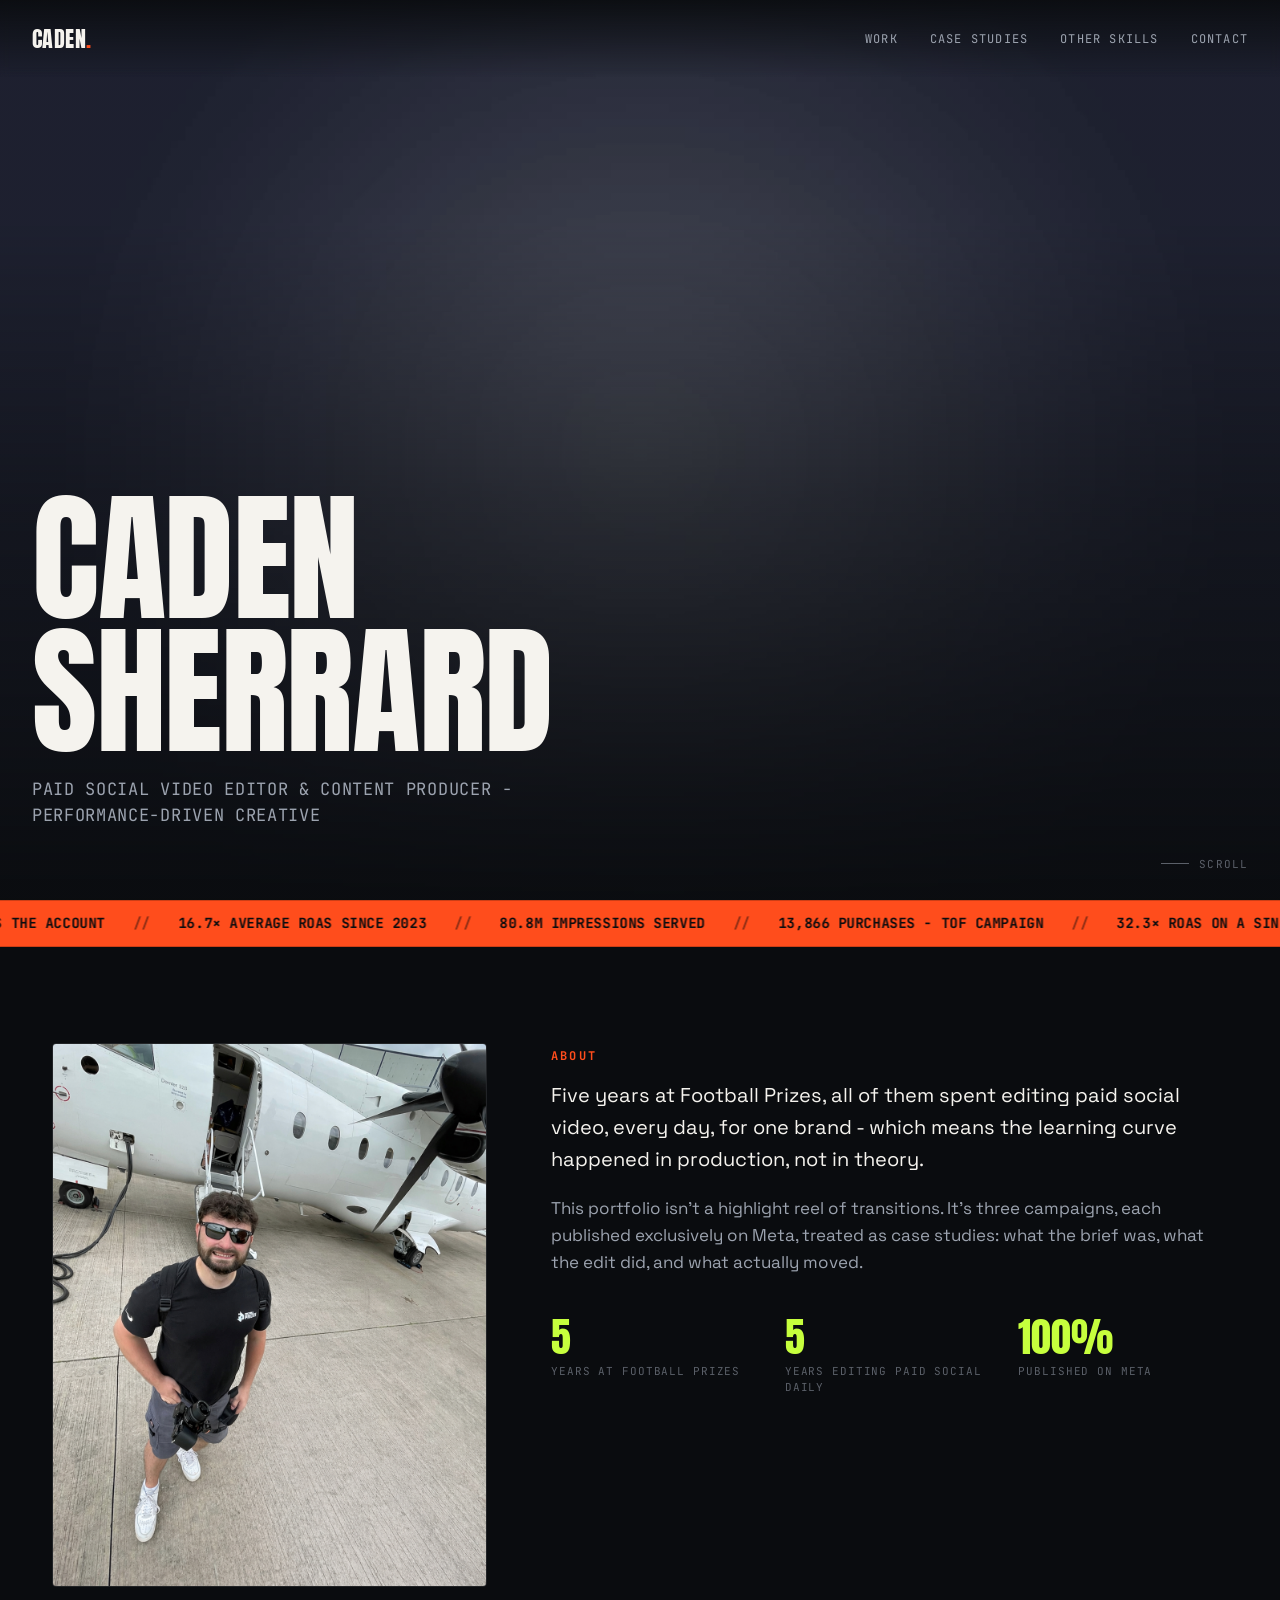
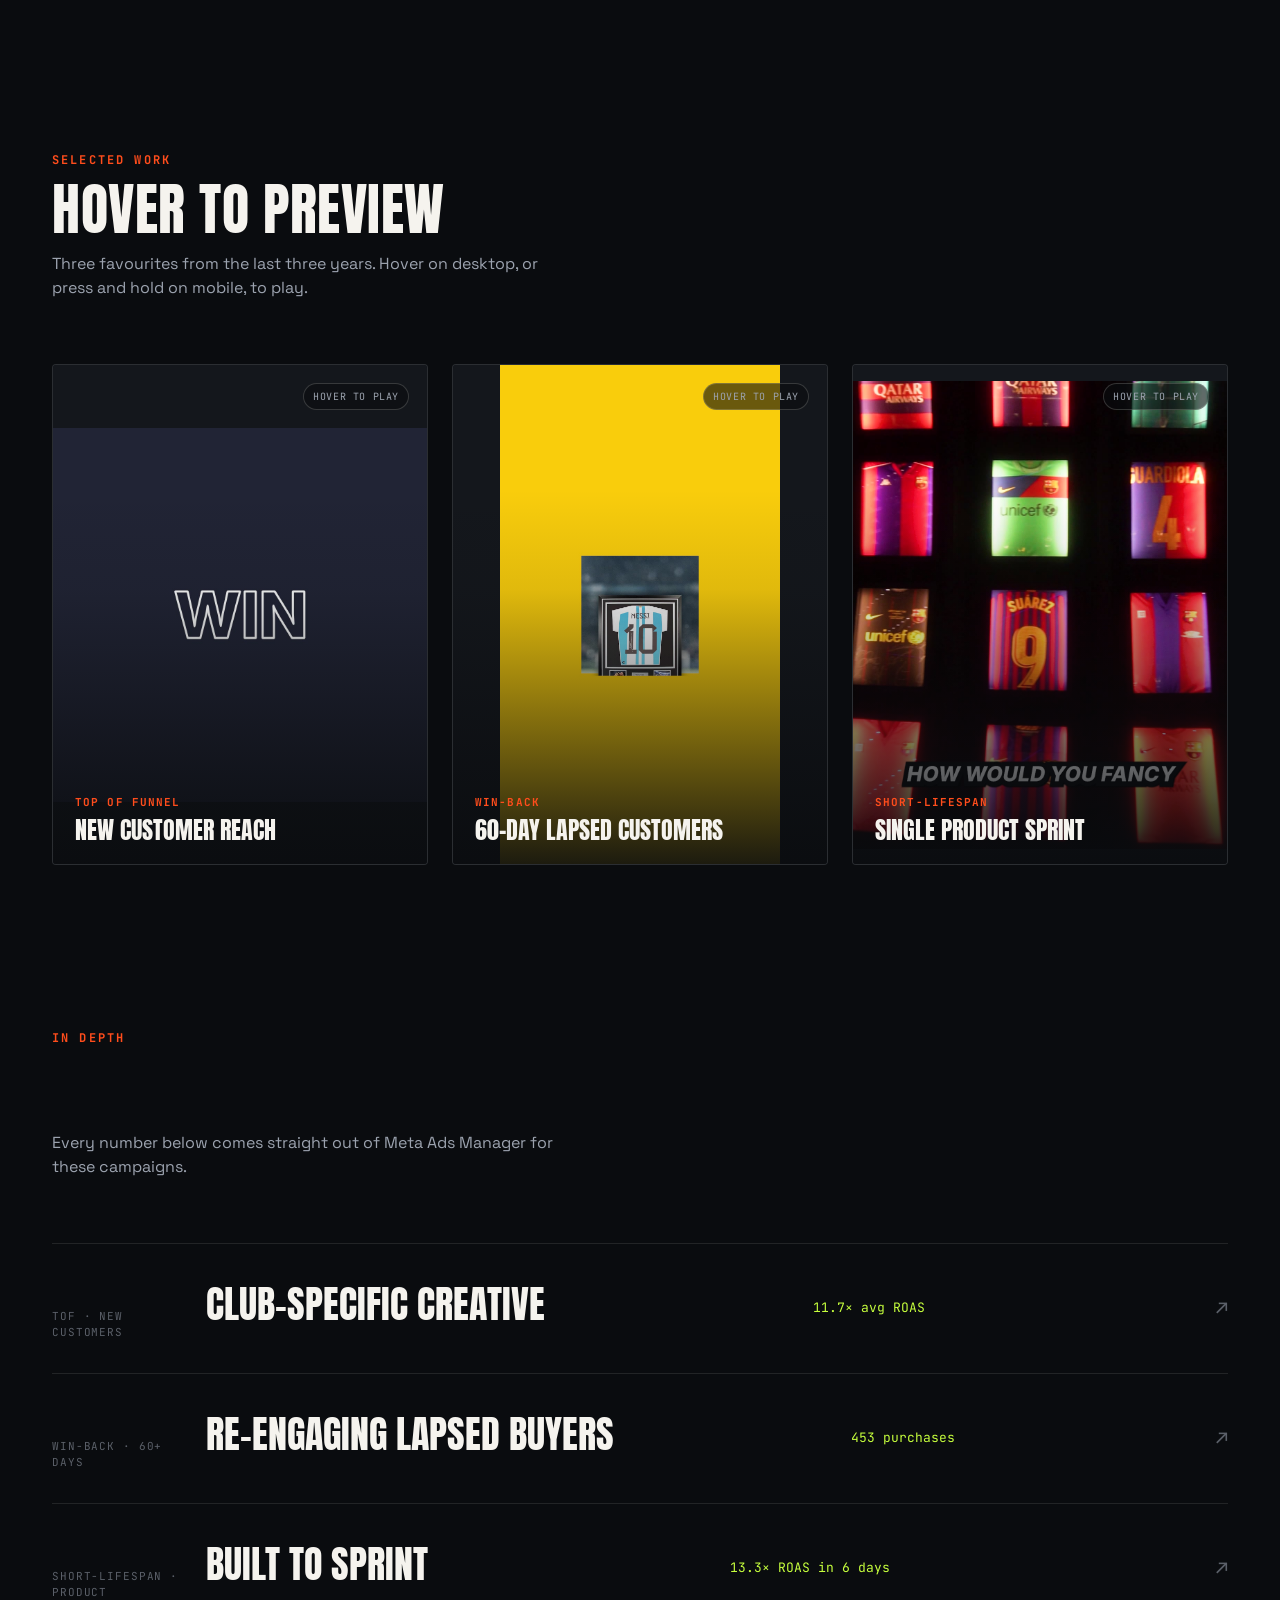
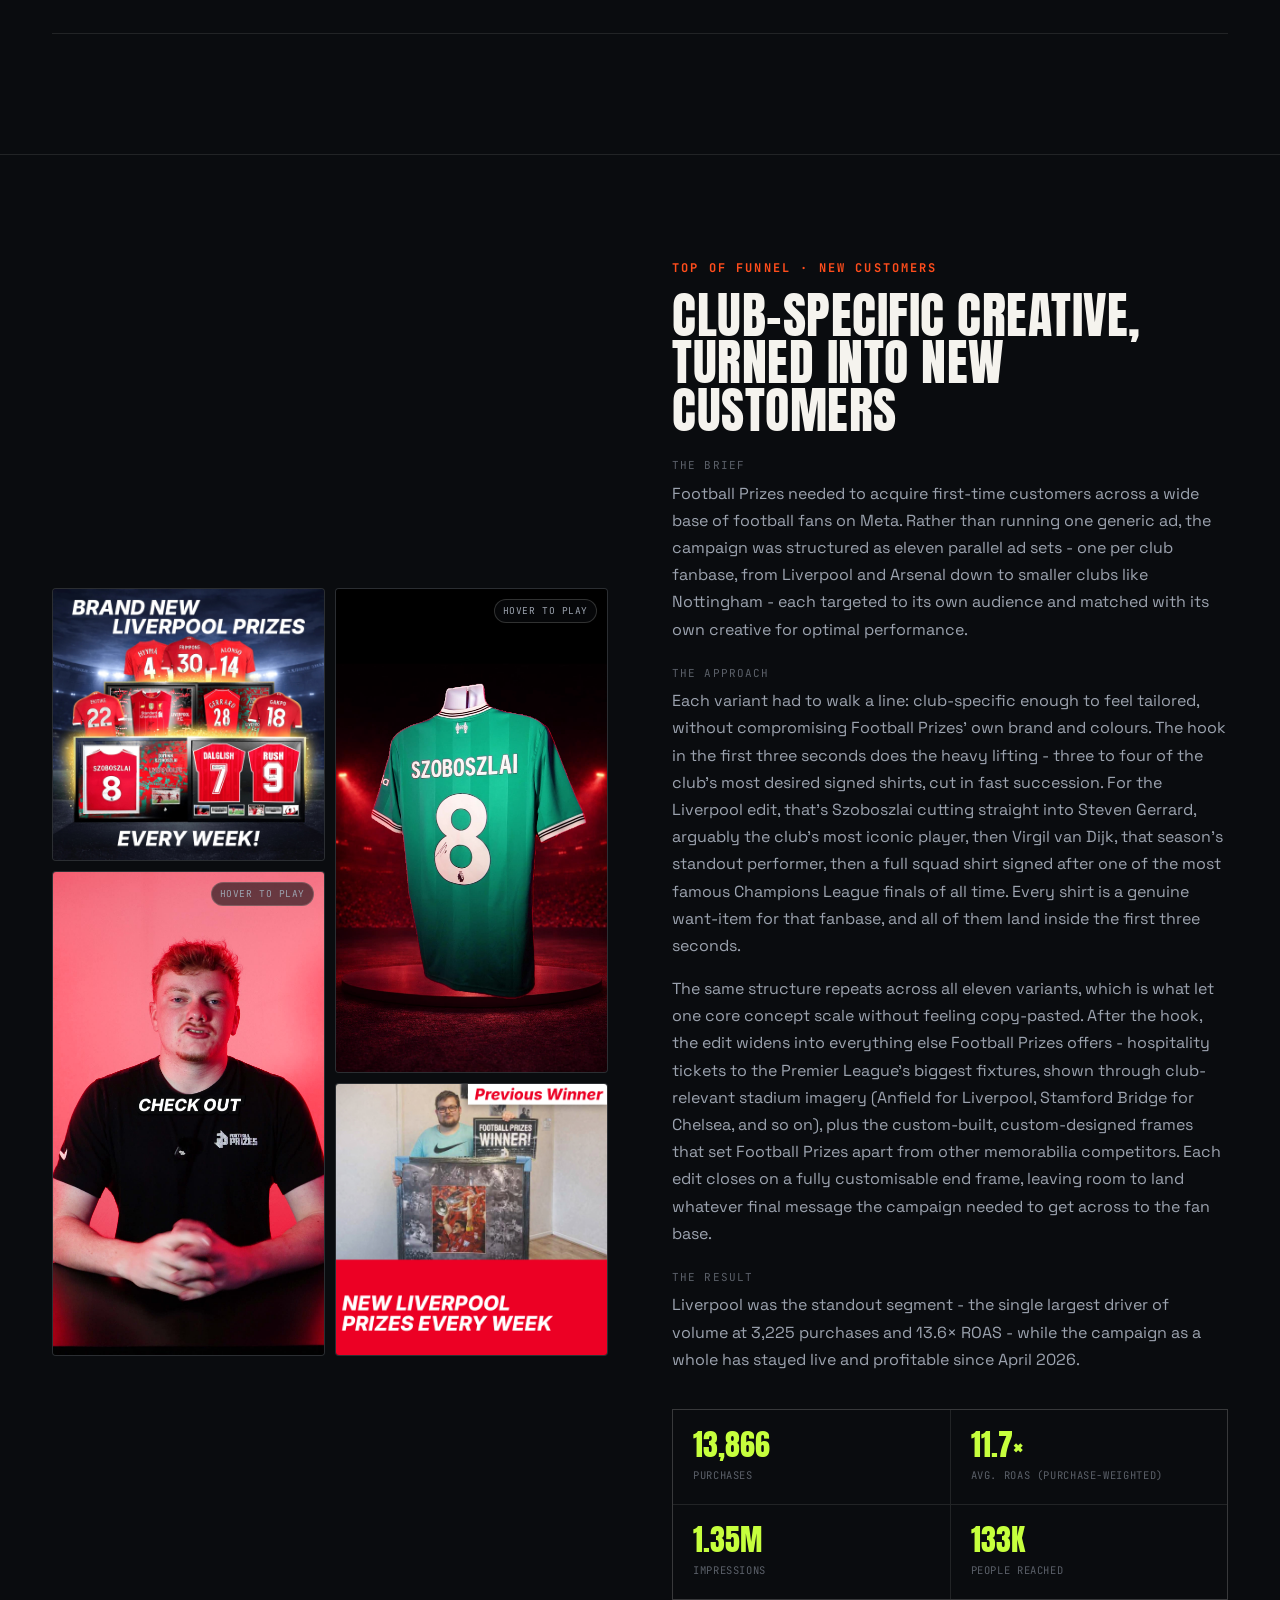
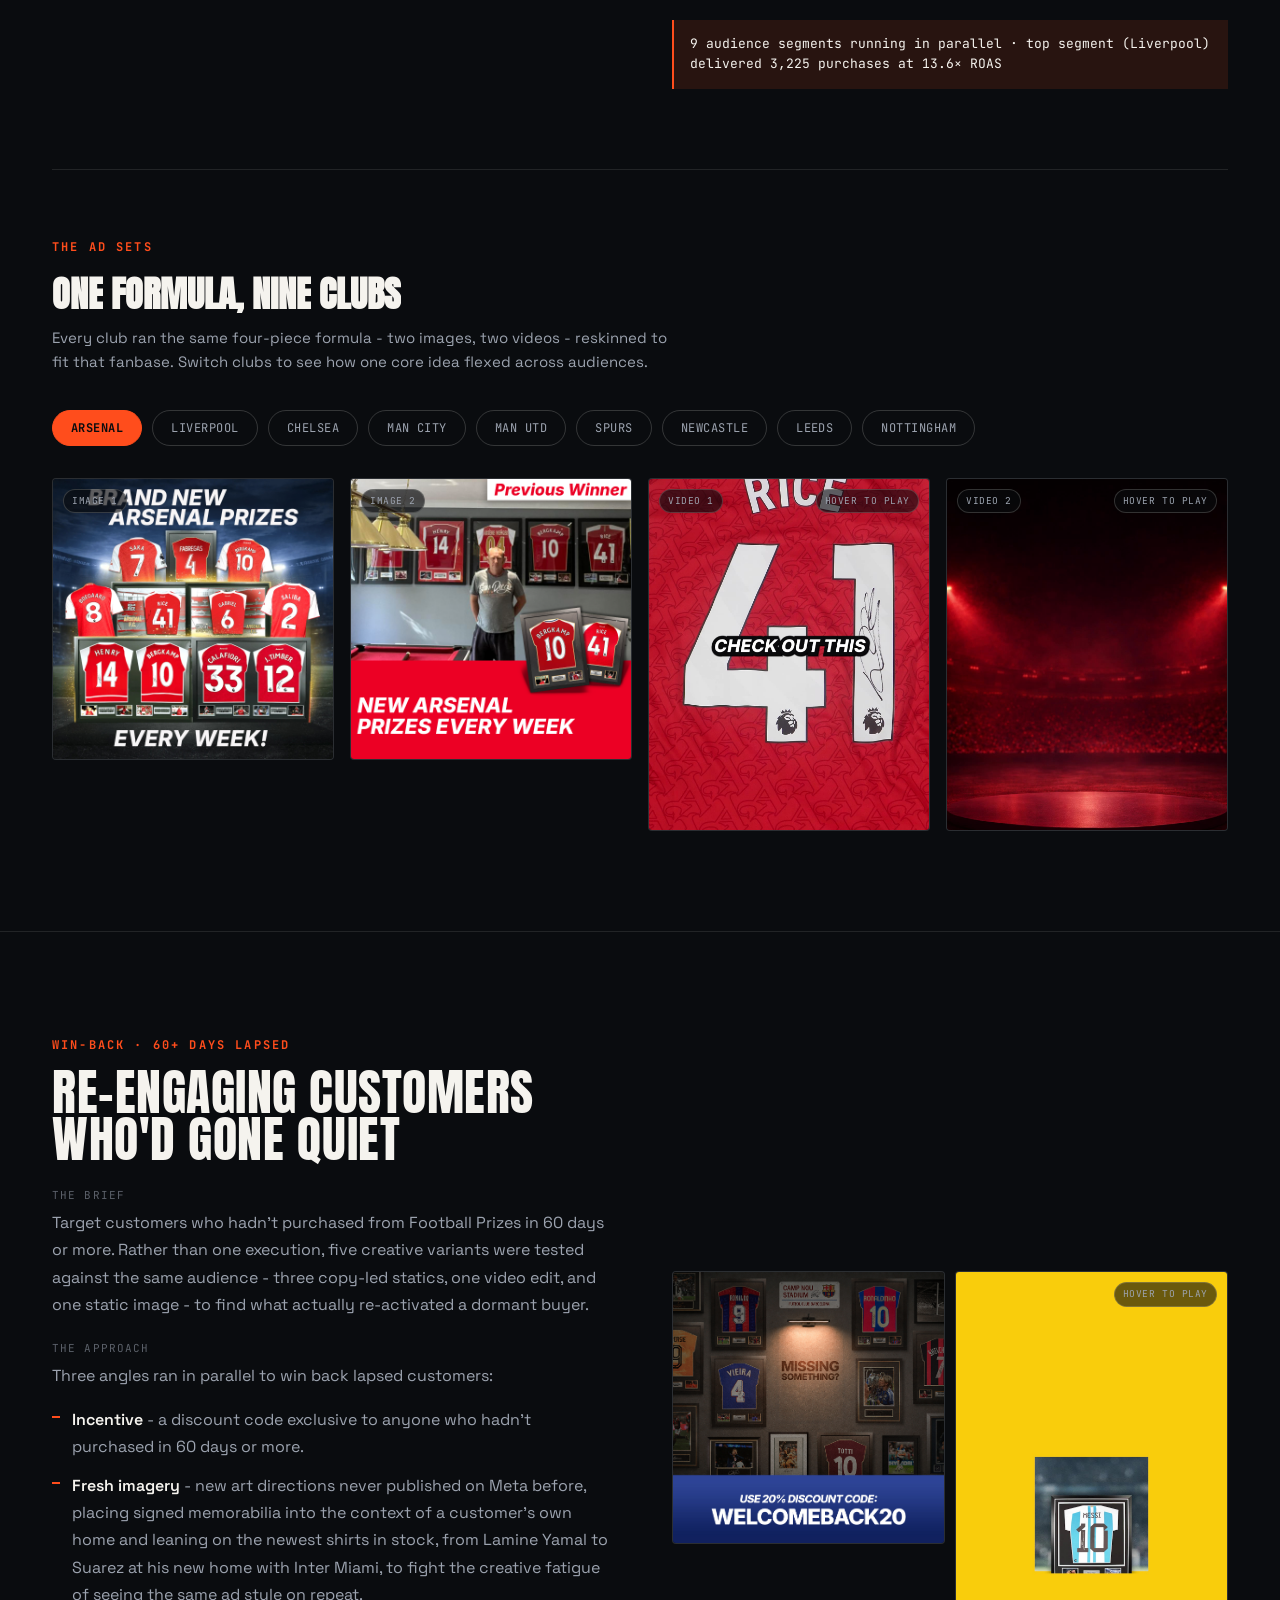
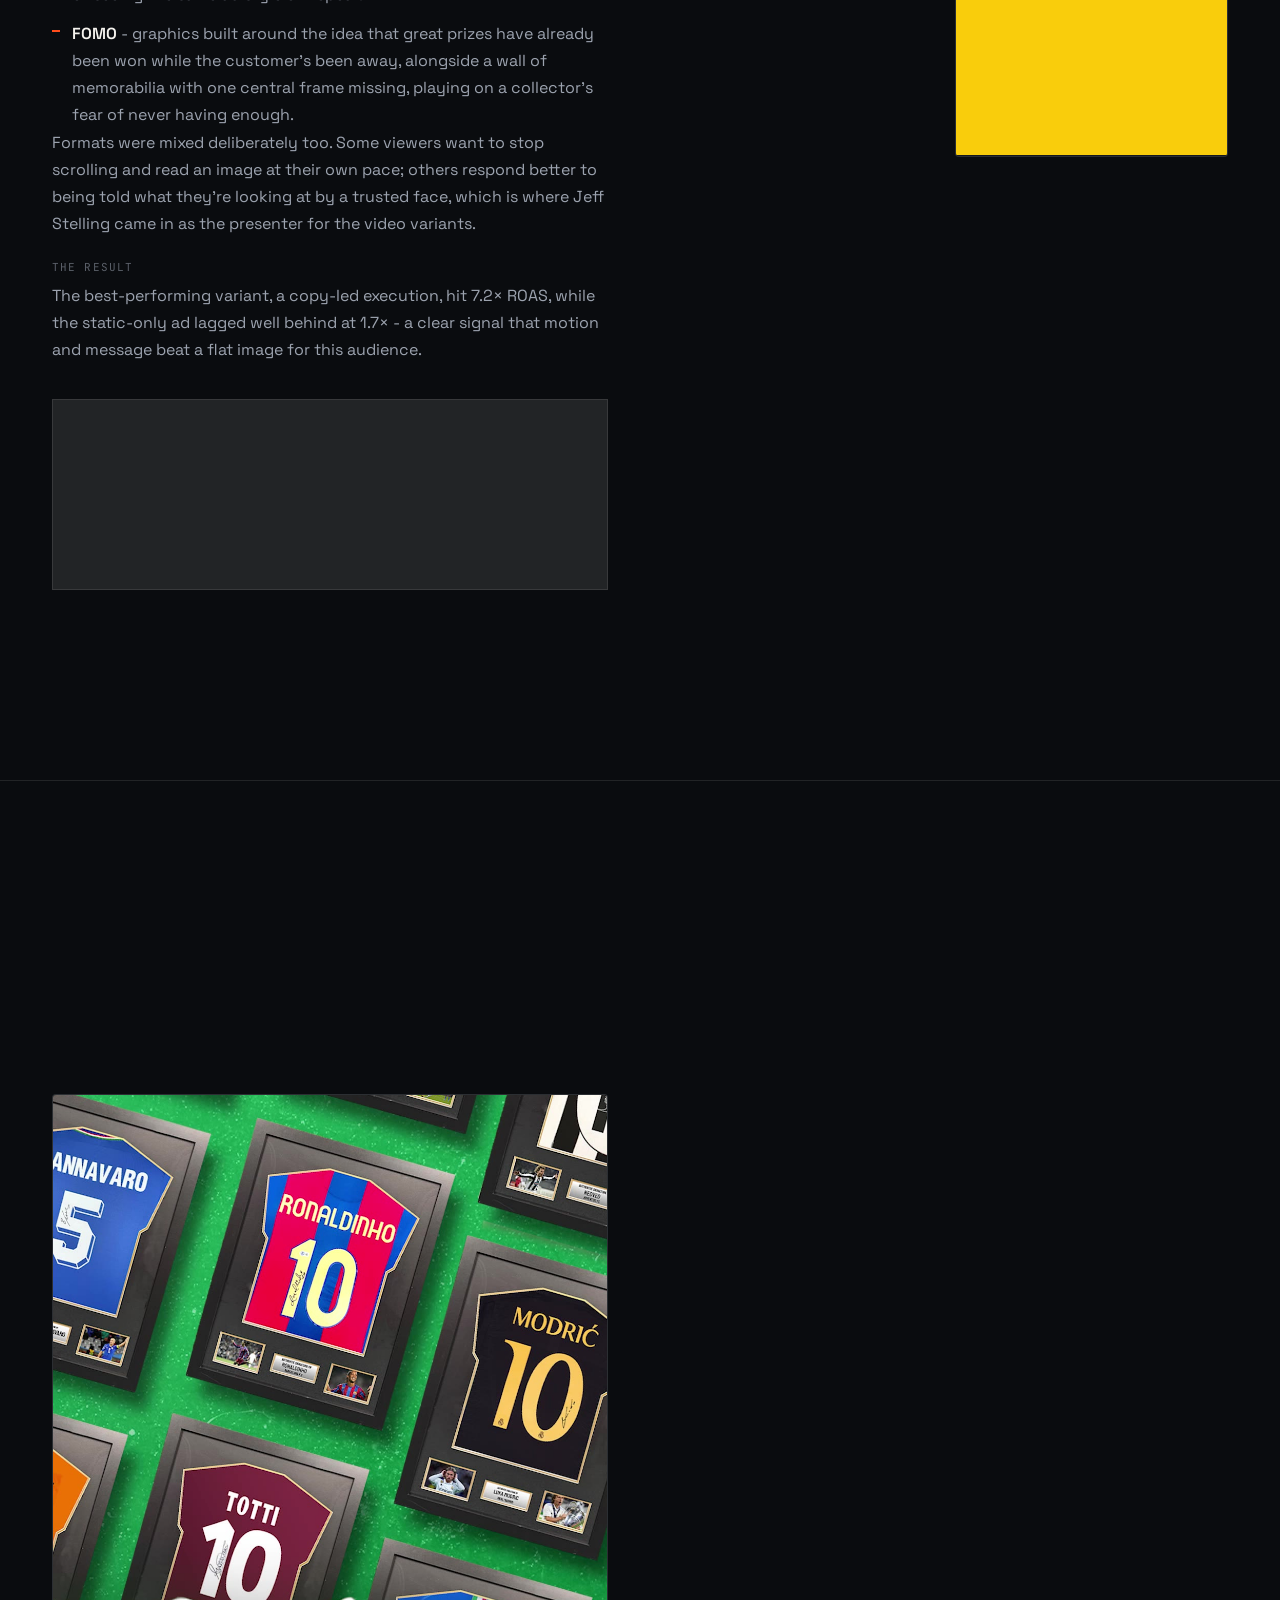
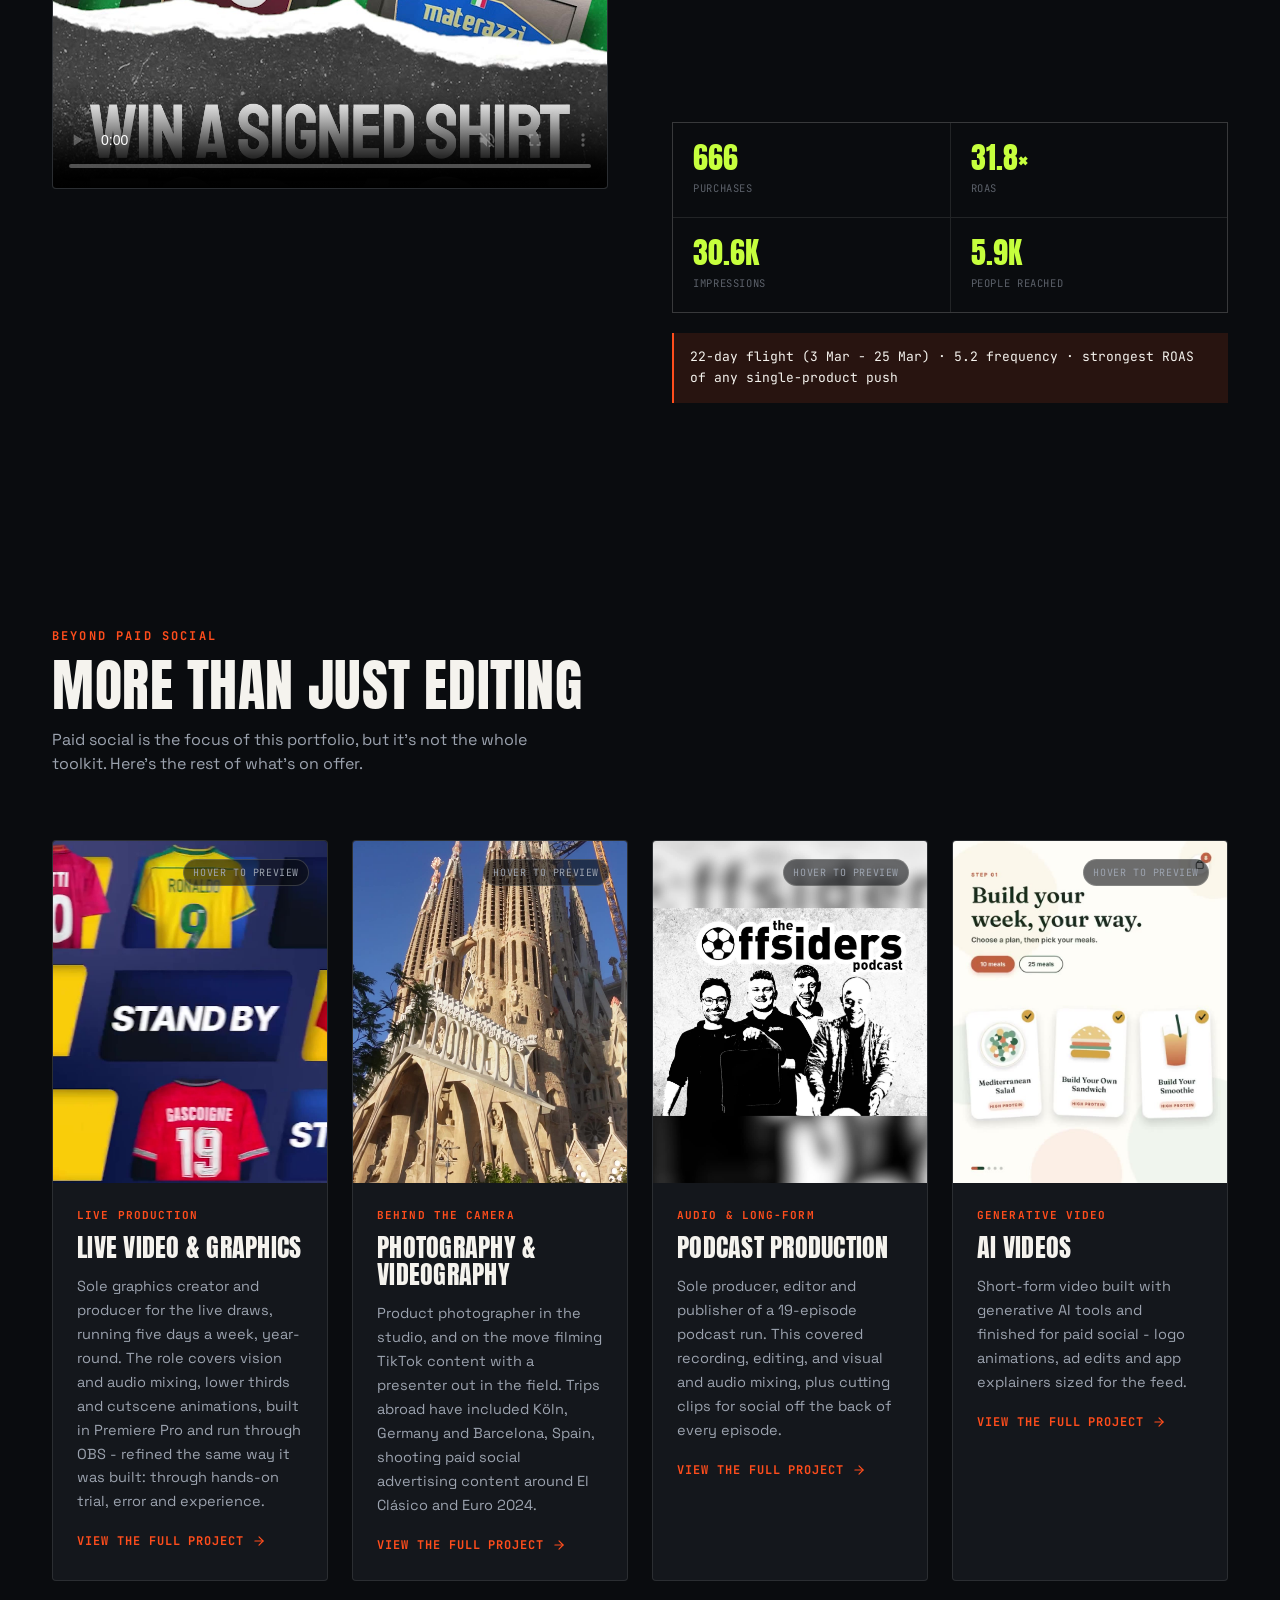
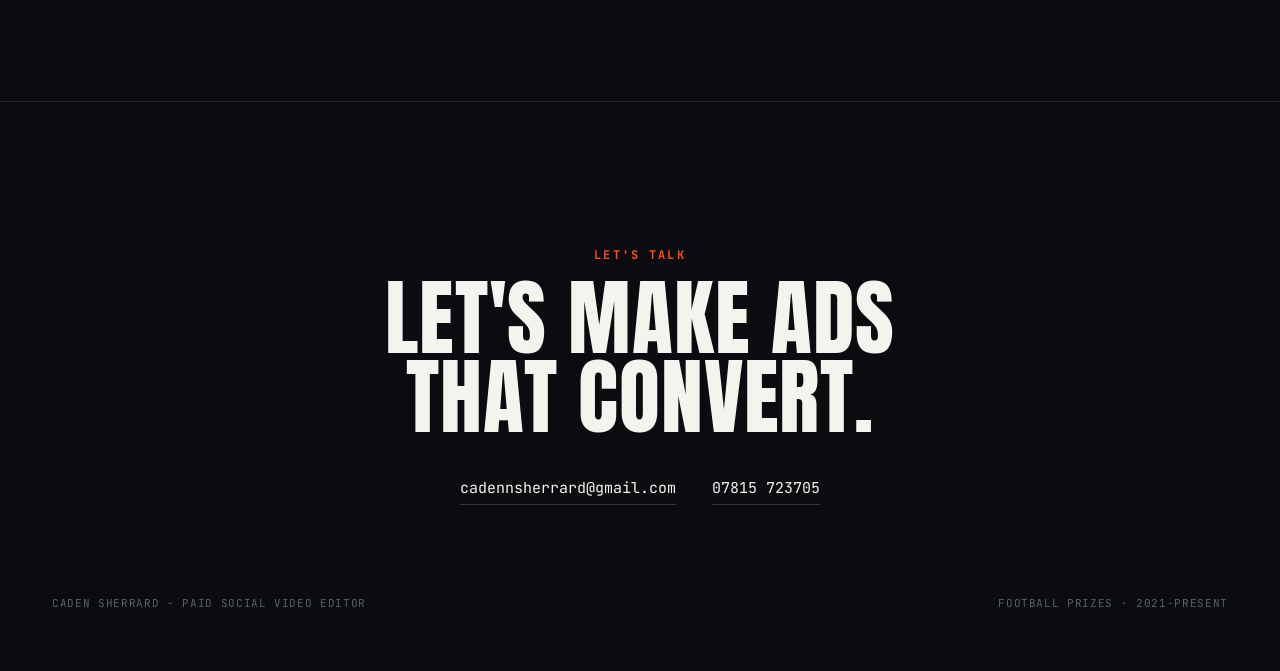
==== commit edd2b3a1: "Add scroll-driven motion: headline reveals, staggered entrances, count-ups, progress bar, hero paral" ====
--- a/index.html
+++ b/index.html
@@ -1231,6 +1231,8 @@
     gap: 12px;
   }
 </style>
+<link rel="stylesheet" href="site-motion.css">
+<script src="site-motion.js" defer></script>
 </head>
 <body>
 
--- a/site-motion.css
+++ b/site-motion.css
@@ -0,0 +1,117 @@
+/* ============ SITE MOTION ============
+   Scroll-reveal, headline entrances, count-ups and hover polish, shared by
+   every page. Everything here only applies once site-motion.js has tagged
+   elements, so with JS off (or reduced motion on) the site is fully static. */
+
+/* ---- Scroll progress bar ---- */
+.motion-progress {
+  position: fixed;
+  top: 0; left: 0;
+  width: 100%;
+  height: 2px;
+  background: var(--accent, #ff4d1c);
+  transform-origin: 0 50%;
+  transform: scaleX(0);
+  z-index: 300;
+  pointer-events: none;
+}
+
+/* ---- Generic reveal: fade + rise ----
+   Uses the individual `translate` property (not `transform`) so it never
+   fights with existing hover transforms on cards and tiles. */
+.reveal {
+  transition:
+    opacity 0.9s cubic-bezier(0.2, 0.7, 0.1, 1) var(--d, 0ms),
+    translate 0.9s cubic-bezier(0.2, 0.7, 0.1, 1) var(--d, 0ms);
+}
+.reveal:not(.is-in) {
+  opacity: 0;
+  translate: 0 38px;
+}
+.reveal.reveal-left:not(.is-in)  { translate: -42px 0; }
+.reveal.reveal-right:not(.is-in) { translate: 42px 0; }
+.reveal.reveal-scale:not(.is-in) { translate: 0 28px; scale: 0.96; }
+.reveal.reveal-scale { transition-property: opacity, translate, scale; }
+
+/* Skill cards already animate transform/box-shadow on hover - keep that and
+   add the reveal transitions alongside it. */
+.skill-card.reveal {
+  transition:
+    opacity 0.9s cubic-bezier(0.2, 0.7, 0.1, 1) var(--d, 0ms),
+    translate 0.9s cubic-bezier(0.2, 0.7, 0.1, 1) var(--d, 0ms),
+    transform 0.4s cubic-bezier(0.22, 1, 0.36, 1),
+    box-shadow 0.4s ease,
+    border-color 0.4s ease;
+}
+
+/* ---- Headline word-mask entrance ---- */
+.mw {
+  display: inline-block;
+  overflow: hidden;
+  vertical-align: top;
+  padding-bottom: 0.1em;
+  margin-bottom: -0.1em;
+}
+.mw > span {
+  display: inline-block;
+  translate: 0 112%;
+  transition: translate 1s cubic-bezier(0.2, 0.7, 0.1, 1) calc(var(--i, 0) * 70ms + var(--hd, 0ms));
+}
+.is-in .mw > span,
+.mw-in .mw > span { translate: 0 0; }
+
+/* ---- Eyebrow underline draw ---- */
+.eyebrow.reveal { letter-spacing: 0.18em; }
+
+/* ---- Hero parallax helpers ---- */
+.hero-media { scale: 1.12; will-change: translate; }
+@media (max-width: 640px) {
+  .hero-media { scale: 1; }
+}
+
+/* ---- Hover polish on media tiles ---- */
+.work-card,
+.cs-tile,
+.adset-tile,
+.gallery-tile {
+  transition: border-color 0.35s ease, box-shadow 0.35s ease;
+}
+@media (hover: hover) and (pointer: fine) {
+  .work-card:hover,
+  .cs-tile:hover,
+  .adset-tile:hover,
+  .gallery-tile:hover {
+    border-color: rgba(255, 77, 28, 0.6);
+    box-shadow: 0 18px 40px rgba(0, 0, 0, 0.45);
+  }
+  .stat-cell { transition: background 0.3s ease; }
+  .stat-cell:hover { background: var(--bg-elevated, #14171c); }
+  .detail-list li { transition: translate 0.35s ease; }
+  .detail-list li:hover { translate: 6px 0; }
+}
+
+/* ---- Index rows: accent line sweeps in on hover ---- */
+.index-row { position: relative; }
+.index-row::after {
+  content: '';
+  position: absolute;
+  left: 0; bottom: -1px;
+  height: 1px;
+  width: 100%;
+  background: var(--accent, #ff4d1c);
+  transform: scaleX(0);
+  transform-origin: 0 50%;
+  transition: transform 0.5s cubic-bezier(0.2, 0.7, 0.1, 1);
+}
+.index-row:hover::after { transform: scaleX(1); }
+
+/* ---- Buttons / links ---- */
+.nav-back { transition: color 0.2s ease, translate 0.3s ease; }
+.nav-back:hover { translate: -4px 0; }
+
+@media (prefers-reduced-motion: reduce) {
+  .reveal, .mw > span { transition: none !important; }
+  .reveal:not(.is-in) { opacity: 1; translate: none; scale: none; }
+  .mw > span { translate: 0 0 !important; }
+  .motion-progress { display: none; }
+}
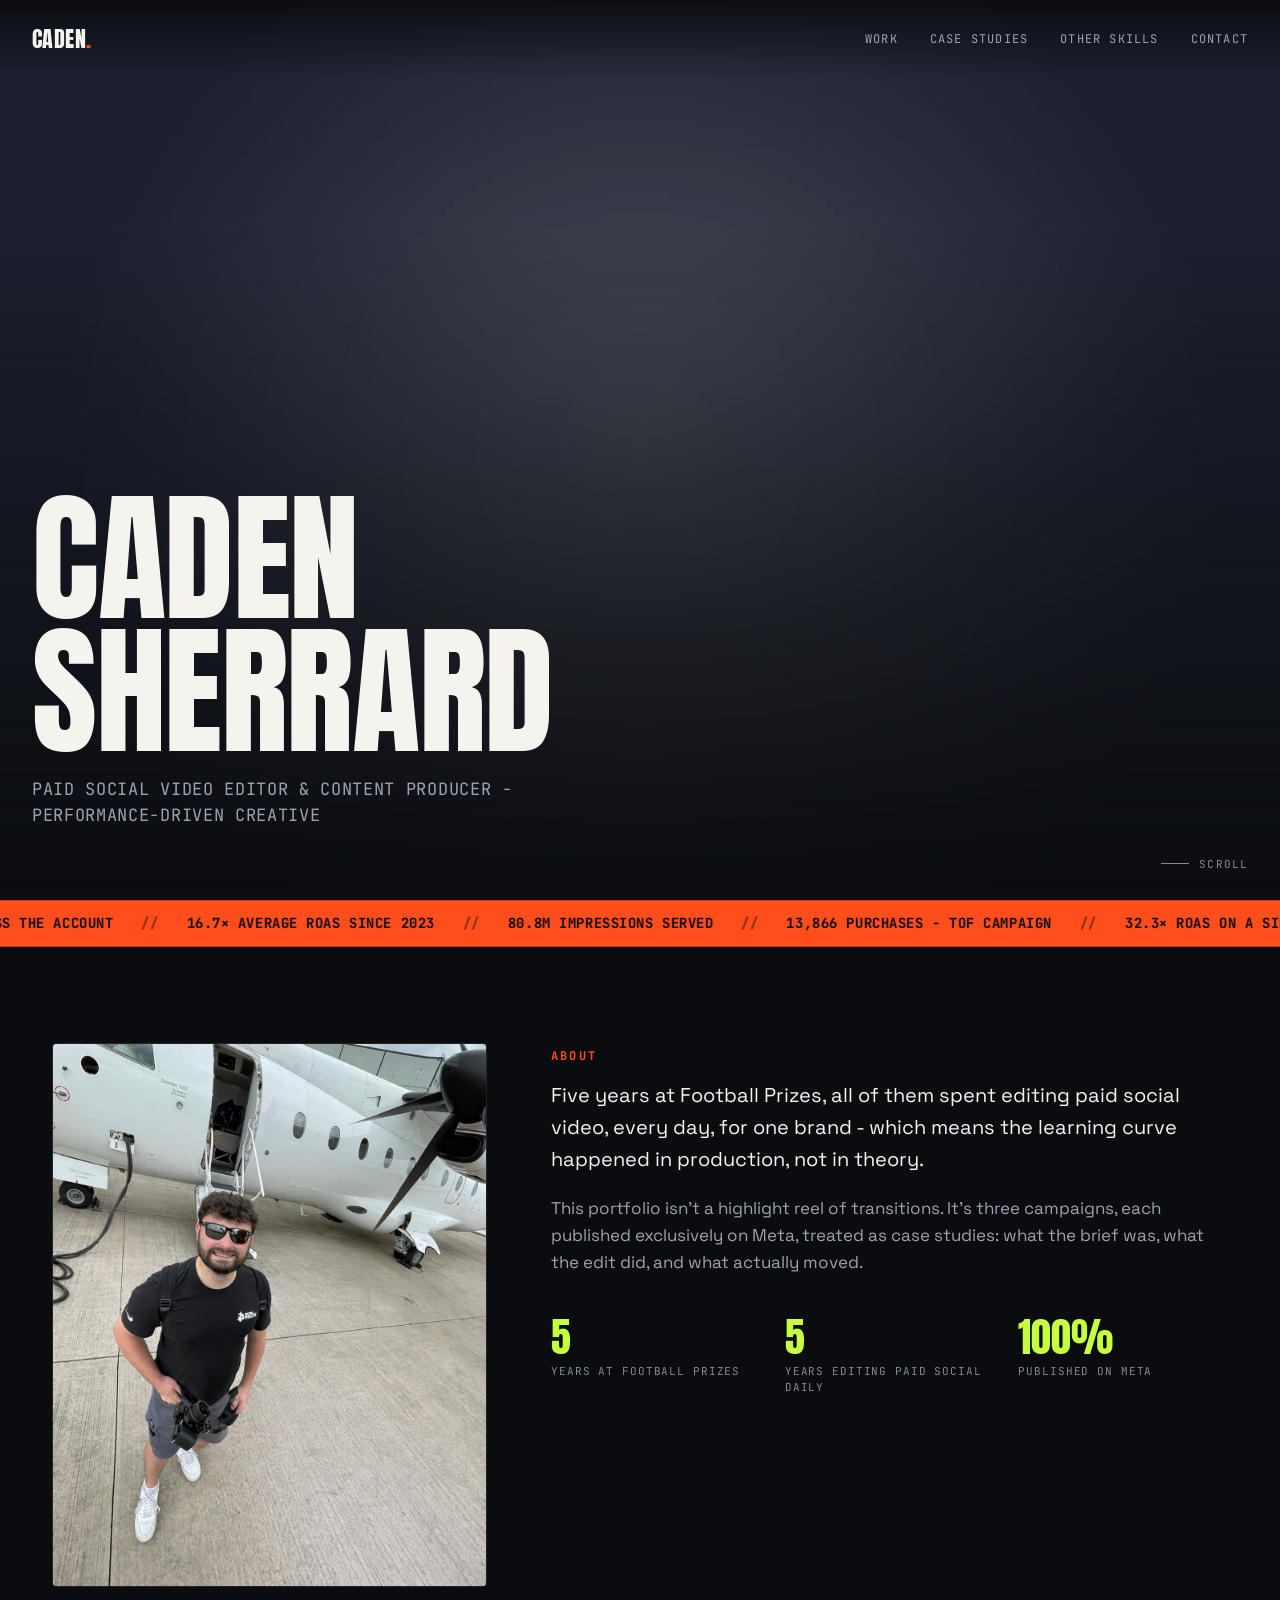
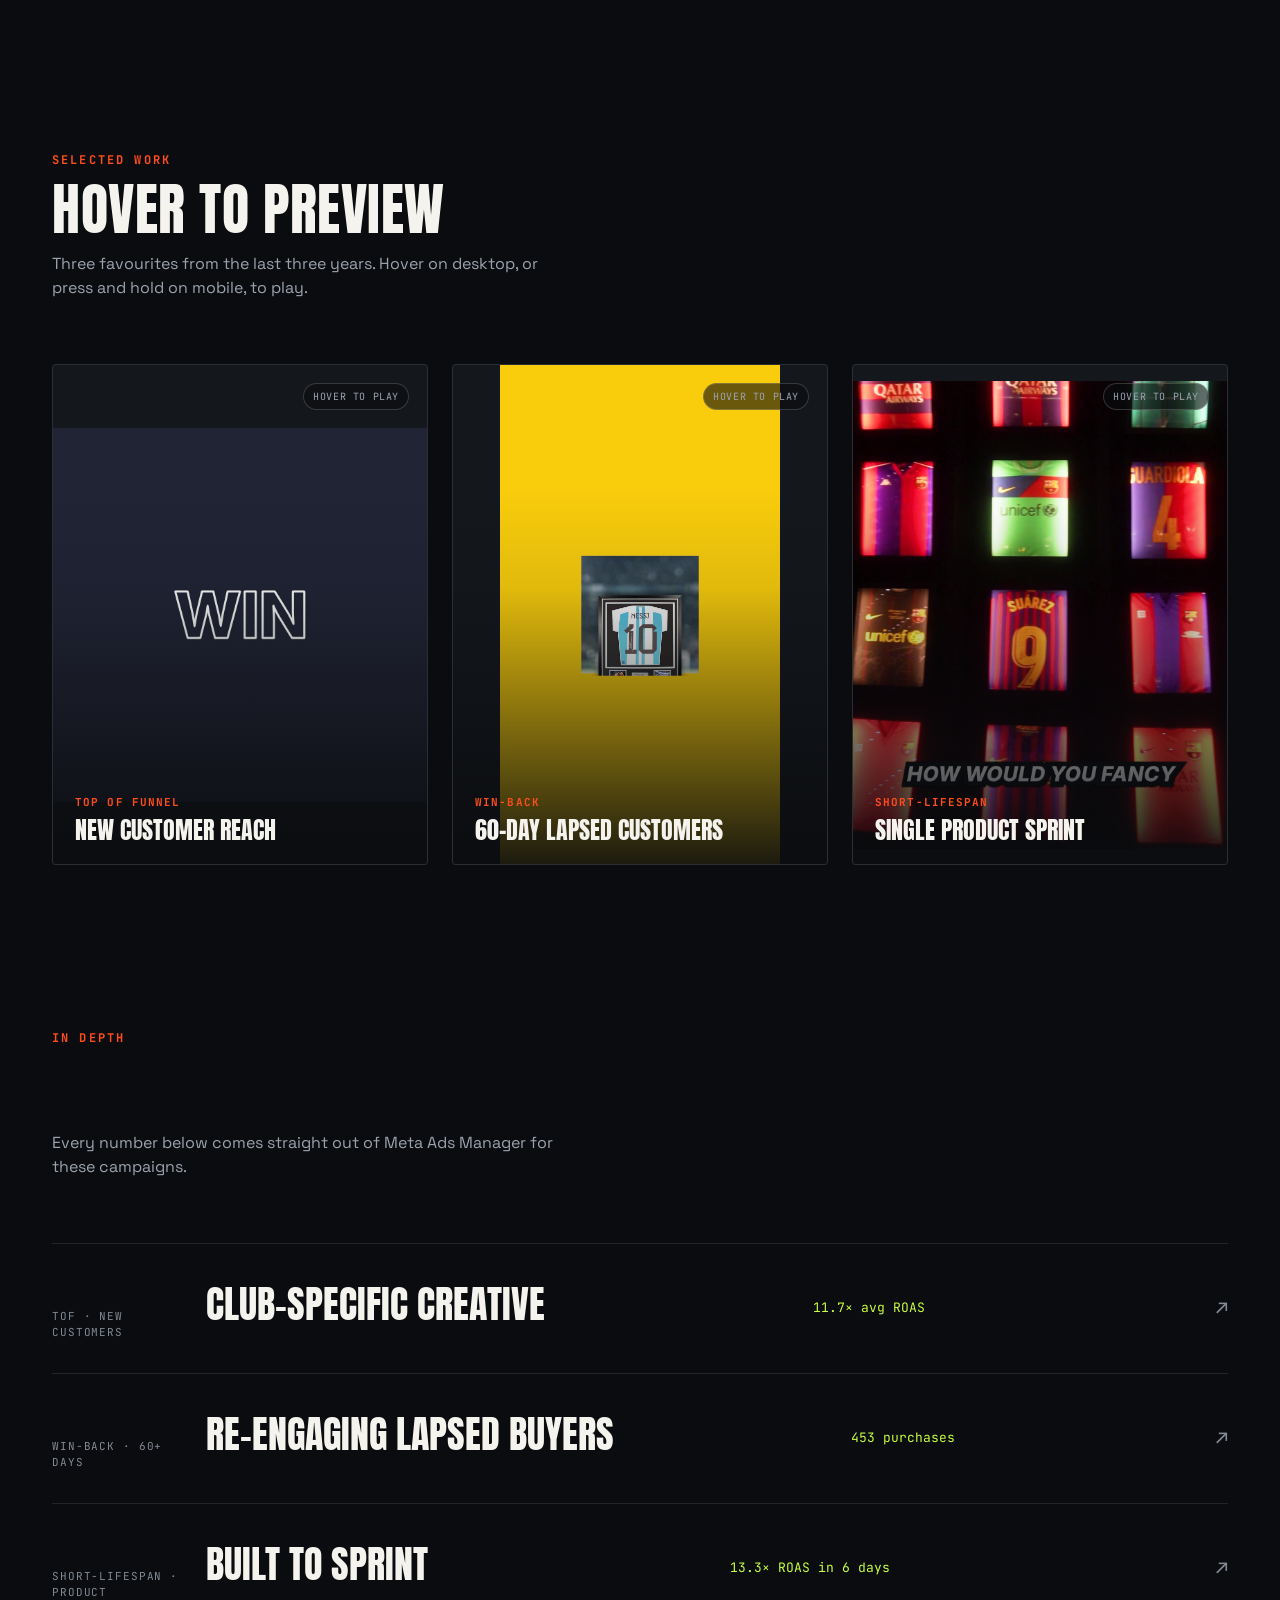
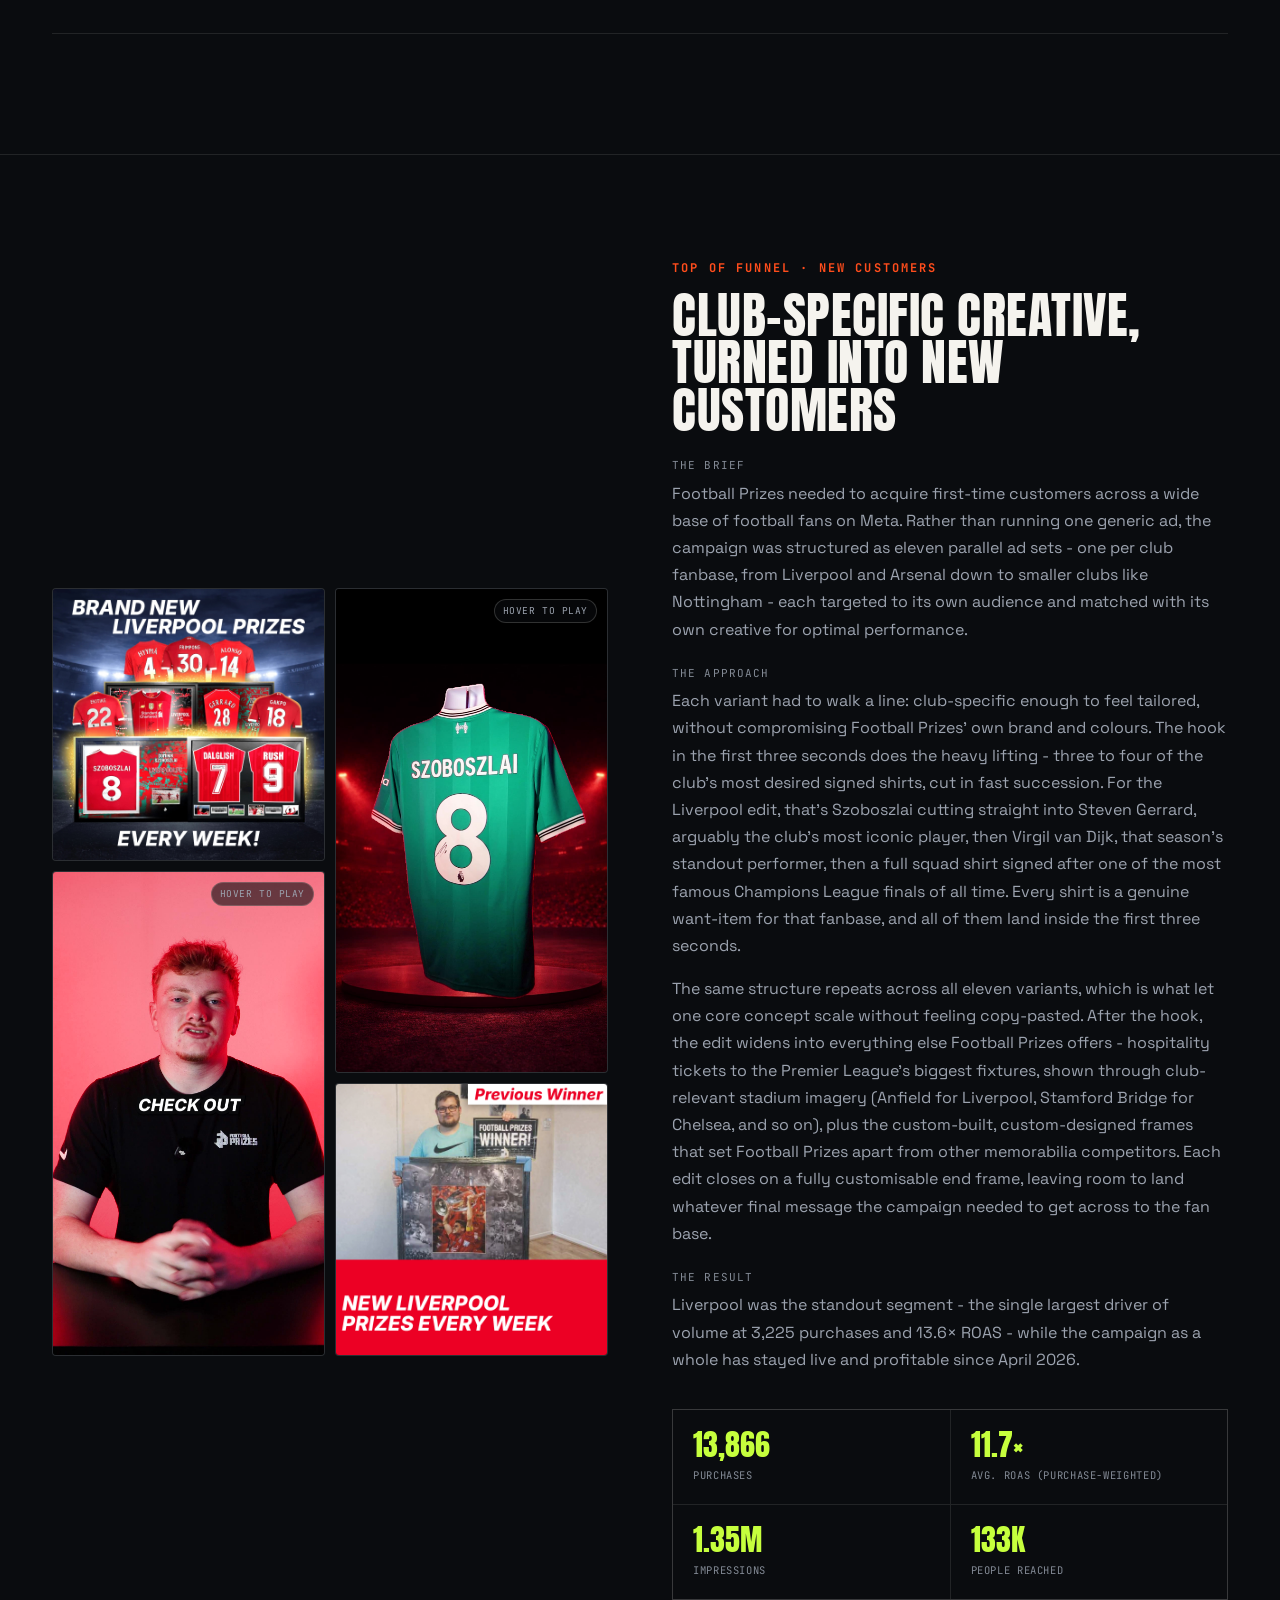
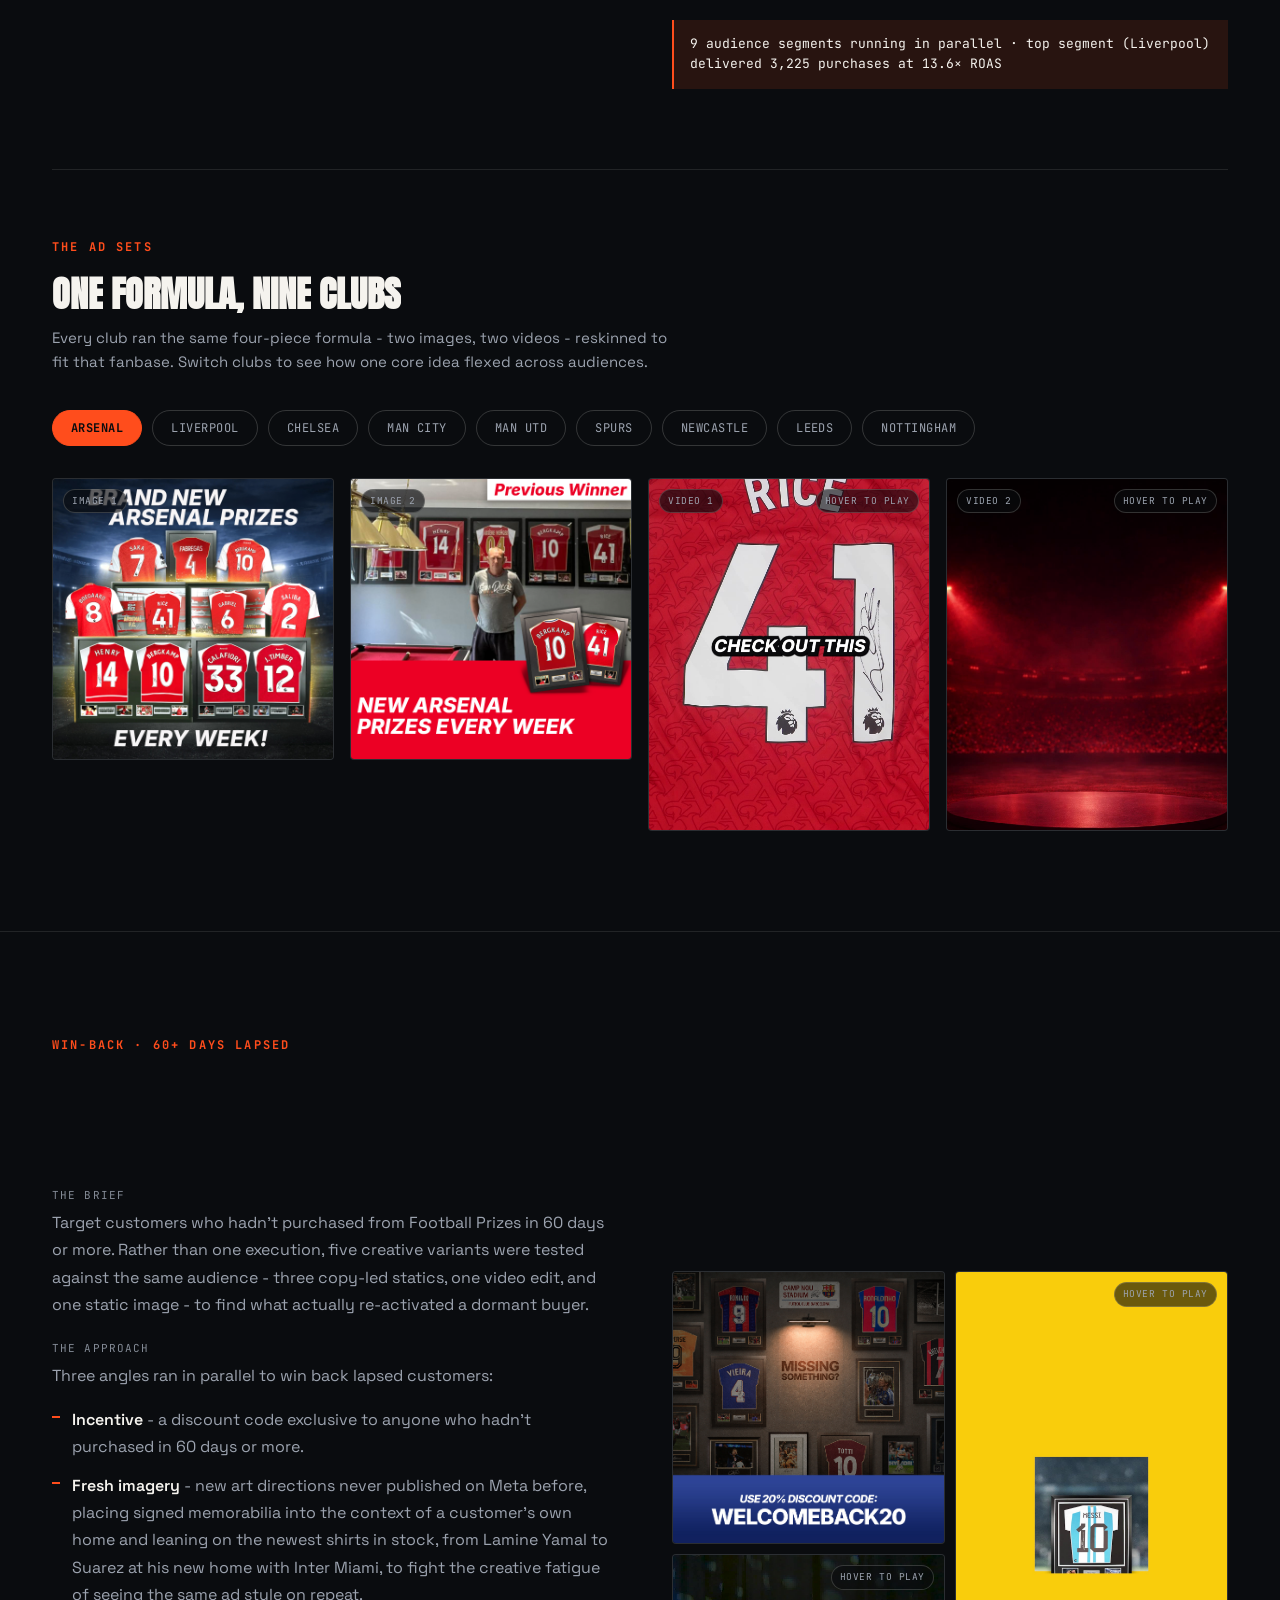
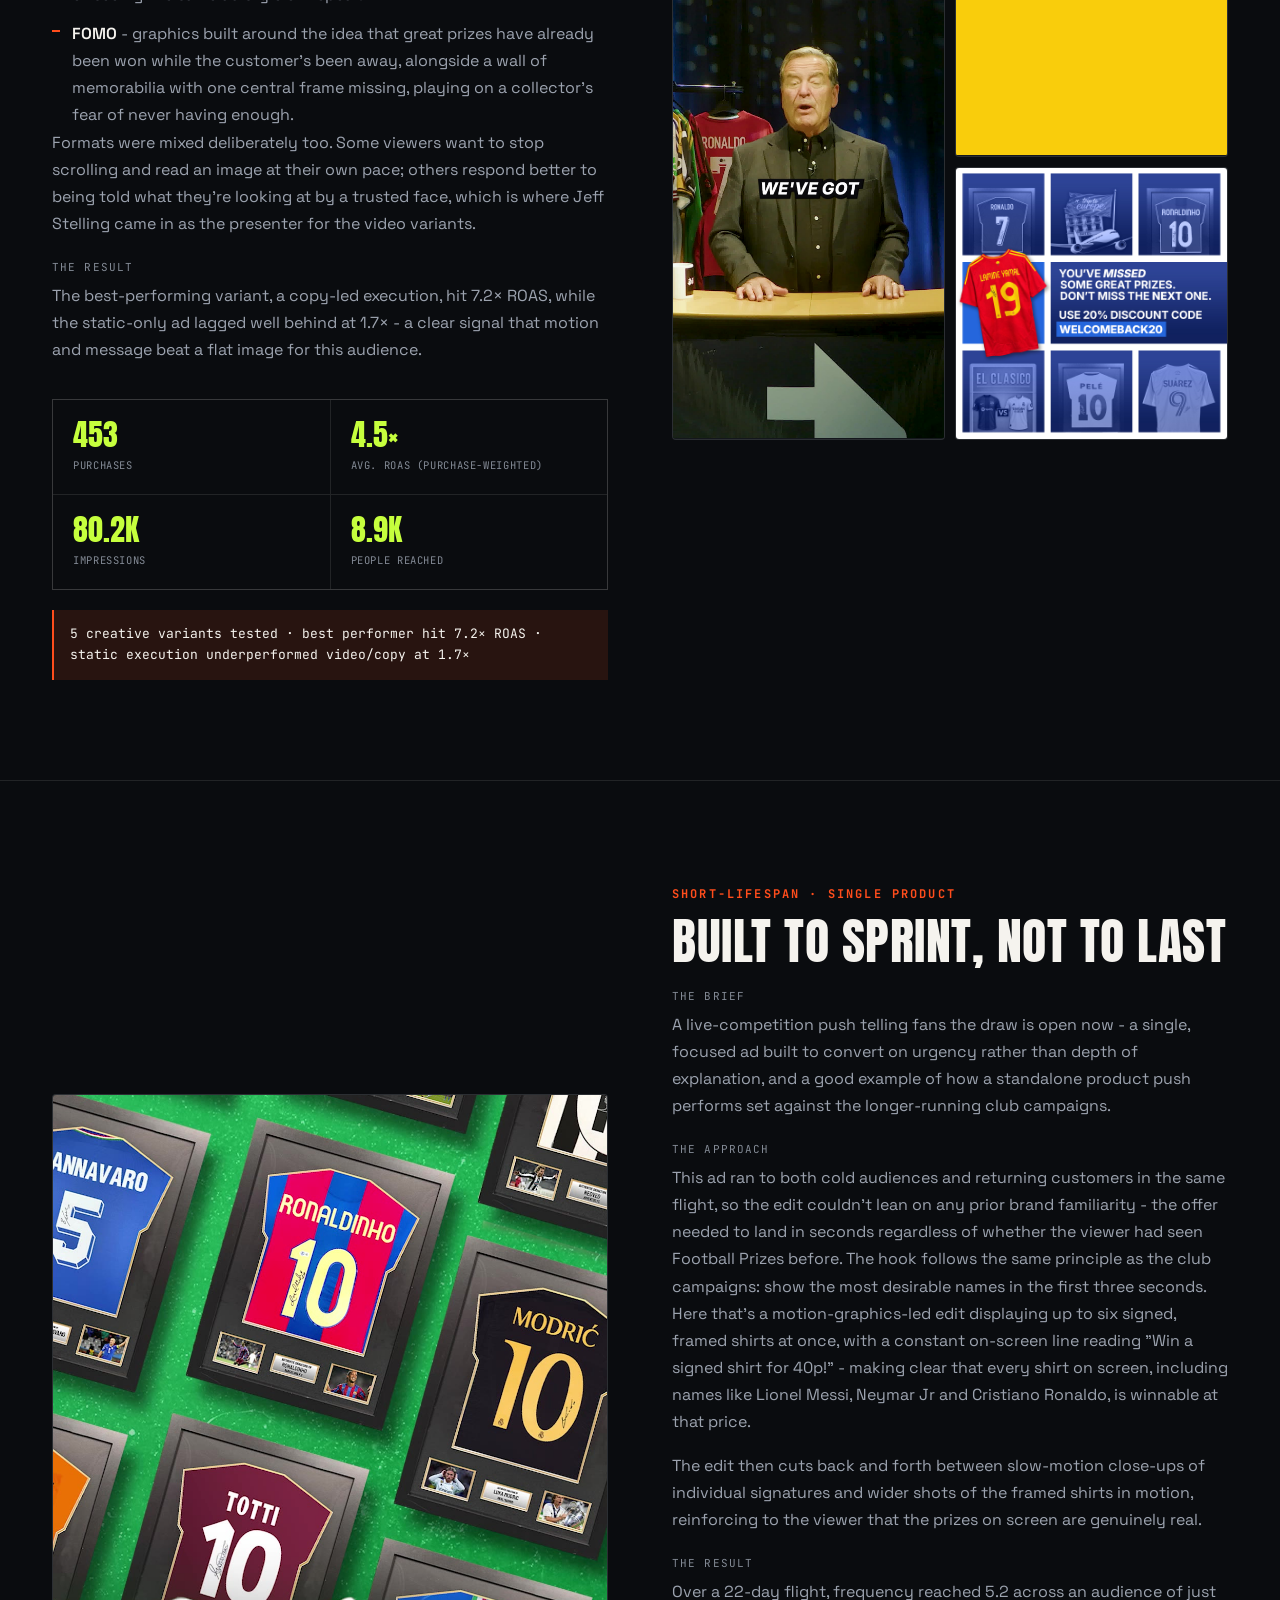
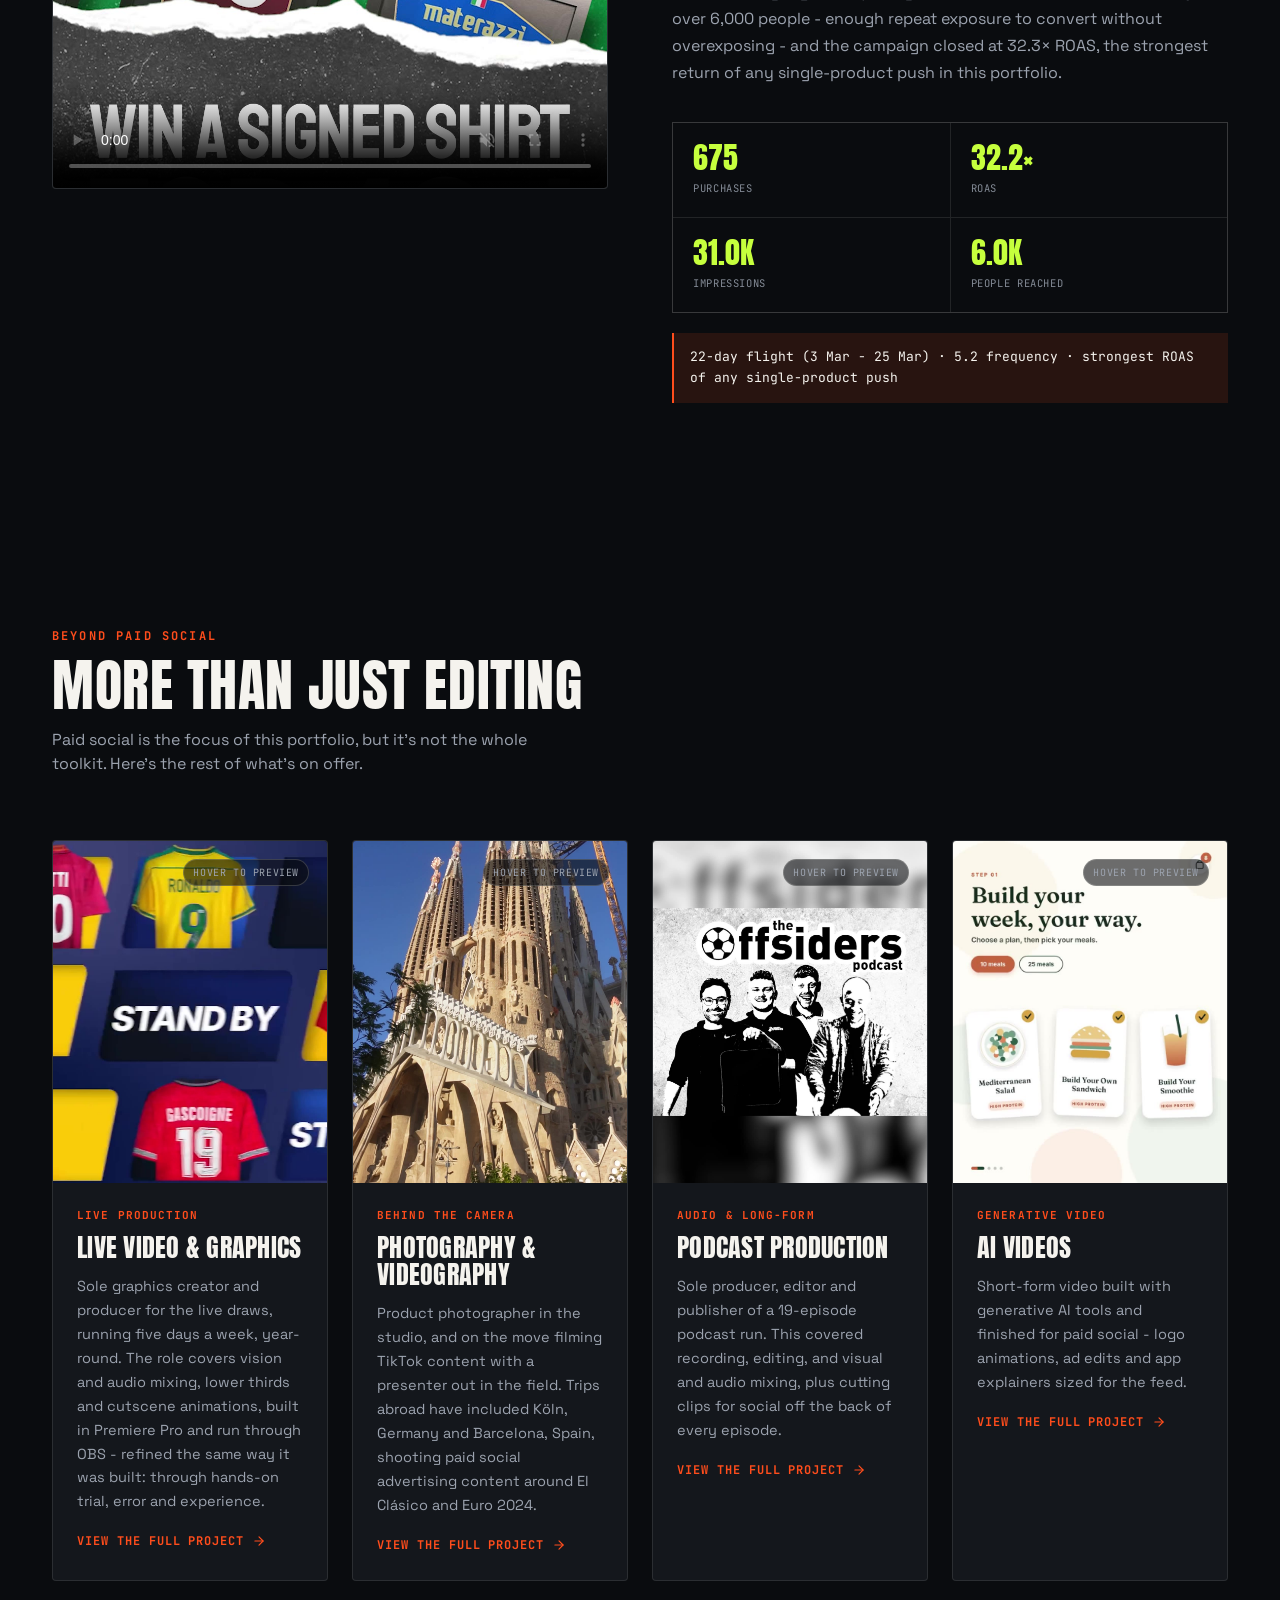
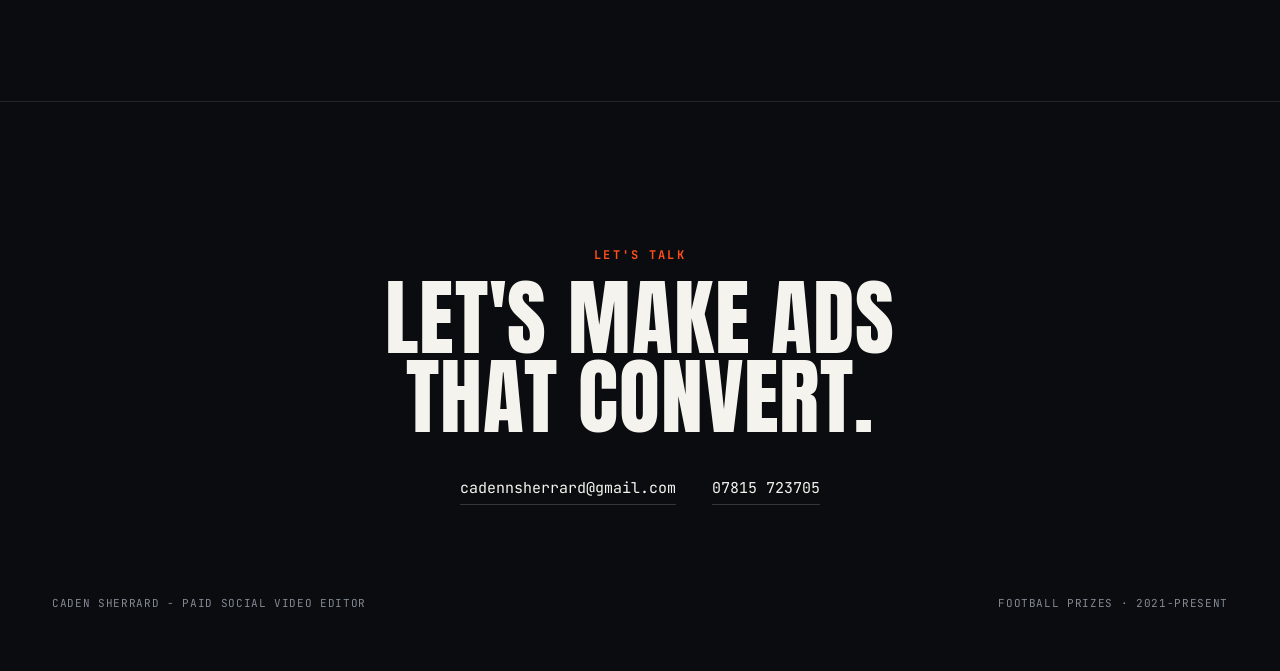
==== commit 7fbf9548: "Accessibility pass: contrast, keyboard video tiles, focus rings; trim generic fade-ups Co-Authored-B" ====
--- a/index.html
+++ b/index.html
@@ -59,7 +59,7 @@
     --positive: #c6ff3d;
     --text: #f5f3ee;
     --text-muted: #9ca3af;
-    --text-faint: #5b6069;
+    --text-faint: #838a95;
     --border: rgba(245, 243, 238, 0.1);
     --border-strong: rgba(245, 243, 238, 0.18);
 
--- a/site-motion.css
+++ b/site-motion.css
@@ -26,7 +26,7 @@
 }
 .reveal:not(.is-in) {
   opacity: 0;
-  translate: 0 38px;
+  translate: 0 22px;
 }
 .reveal.reveal-left:not(.is-in)  { translate: -42px 0; }
 .reveal.reveal-right:not(.is-in) { translate: 42px 0; }
@@ -74,7 +74,7 @@
 .cs-tile,
 .adset-tile,
 .gallery-tile {
-  transition: border-color 0.35s ease, box-shadow 0.35s ease;
+  transition: border-color 0.35s ease;
 }
 @media (hover: hover) and (pointer: fine) {
   .work-card:hover,
@@ -82,7 +82,6 @@
   .adset-tile:hover,
   .gallery-tile:hover {
     border-color: rgba(255, 77, 28, 0.6);
-    box-shadow: 0 18px 40px rgba(0, 0, 0, 0.45);
   }
   .stat-cell { transition: background 0.3s ease; }
   .stat-cell:hover { background: var(--bg-elevated, #14171c); }
@@ -115,3 +114,13 @@
   .mw > span { translate: 0 0 !important; }
   .motion-progress { display: none; }
 }
+
+/* ---- Keyboard focus: visible on every interactive element ---- */
+a:focus-visible,
+button:focus-visible,
+[tabindex]:focus-visible,
+.bavr-range:focus-visible + * {
+  outline: 2px solid var(--accent, #ff4d1c);
+  outline-offset: 3px;
+}
+.bavr-frame:focus-within { outline: 2px solid var(--accent, #ff4d1c); outline-offset: 3px; }
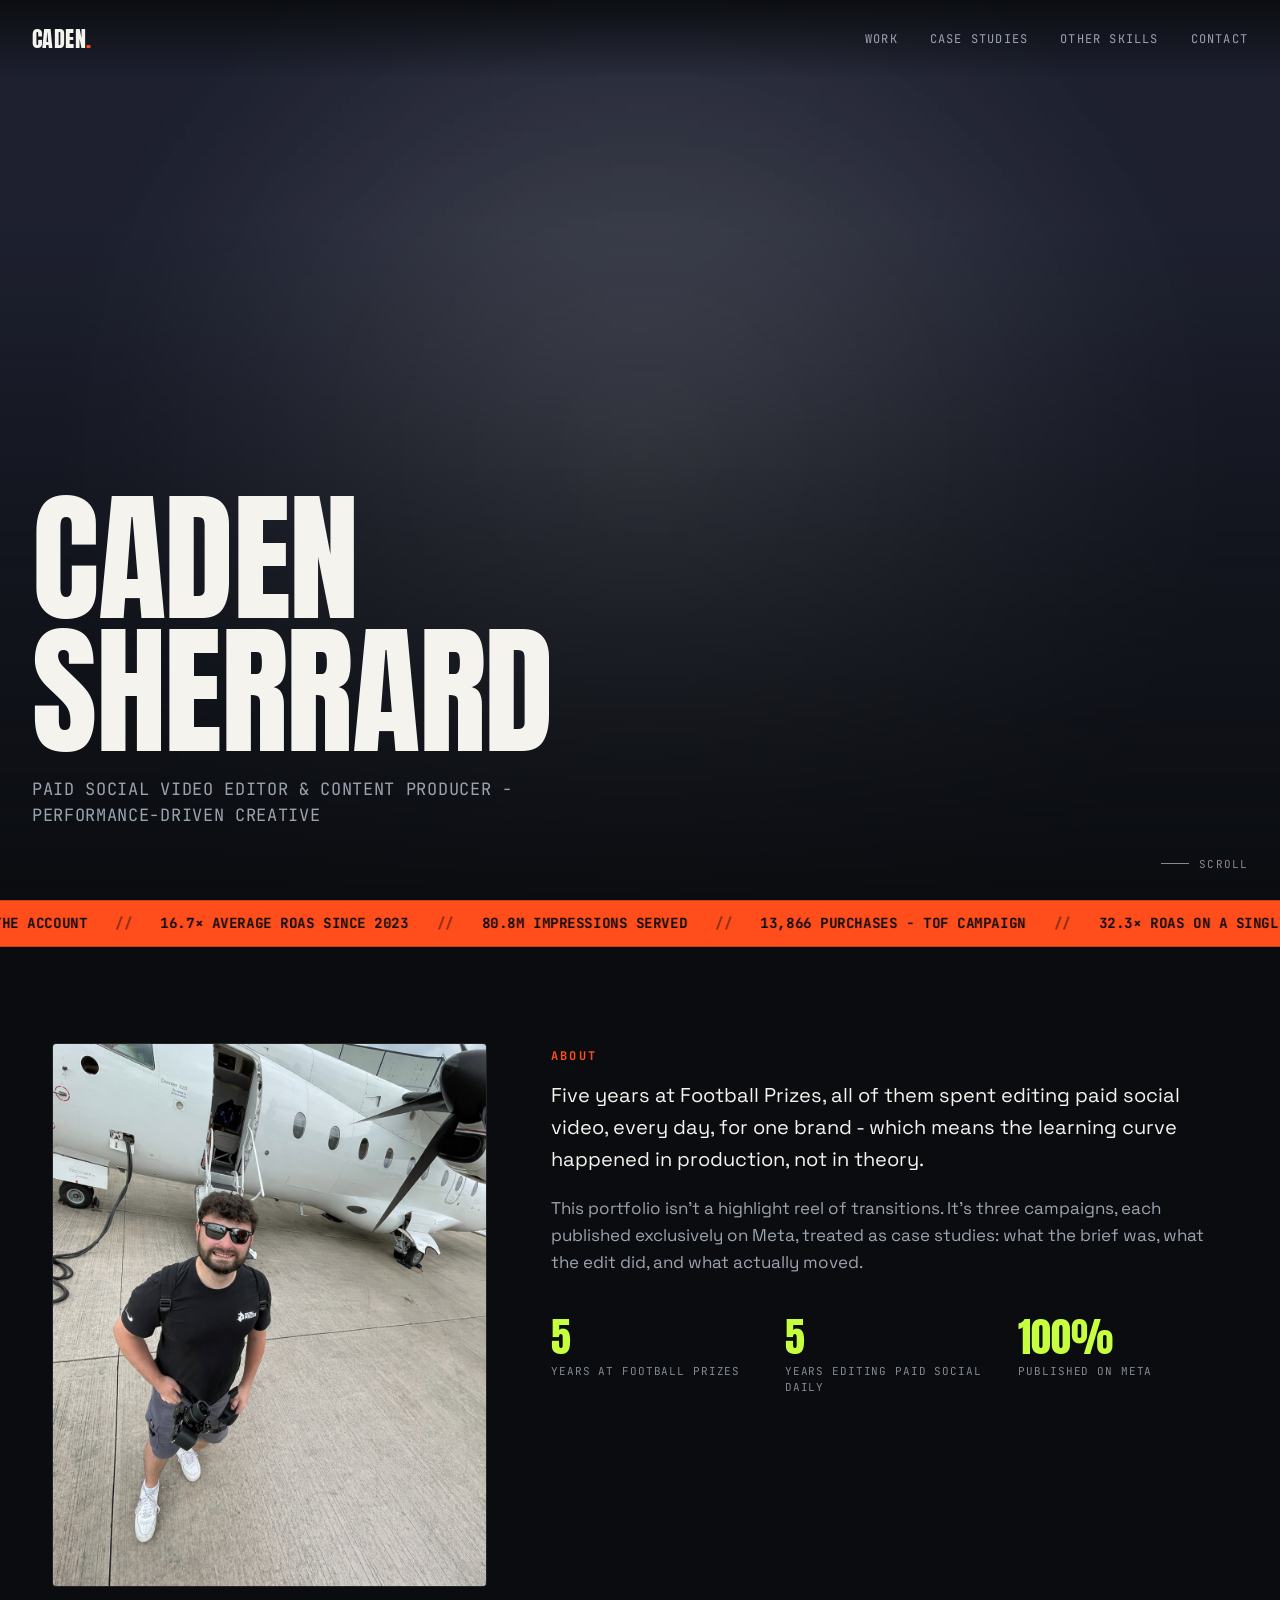
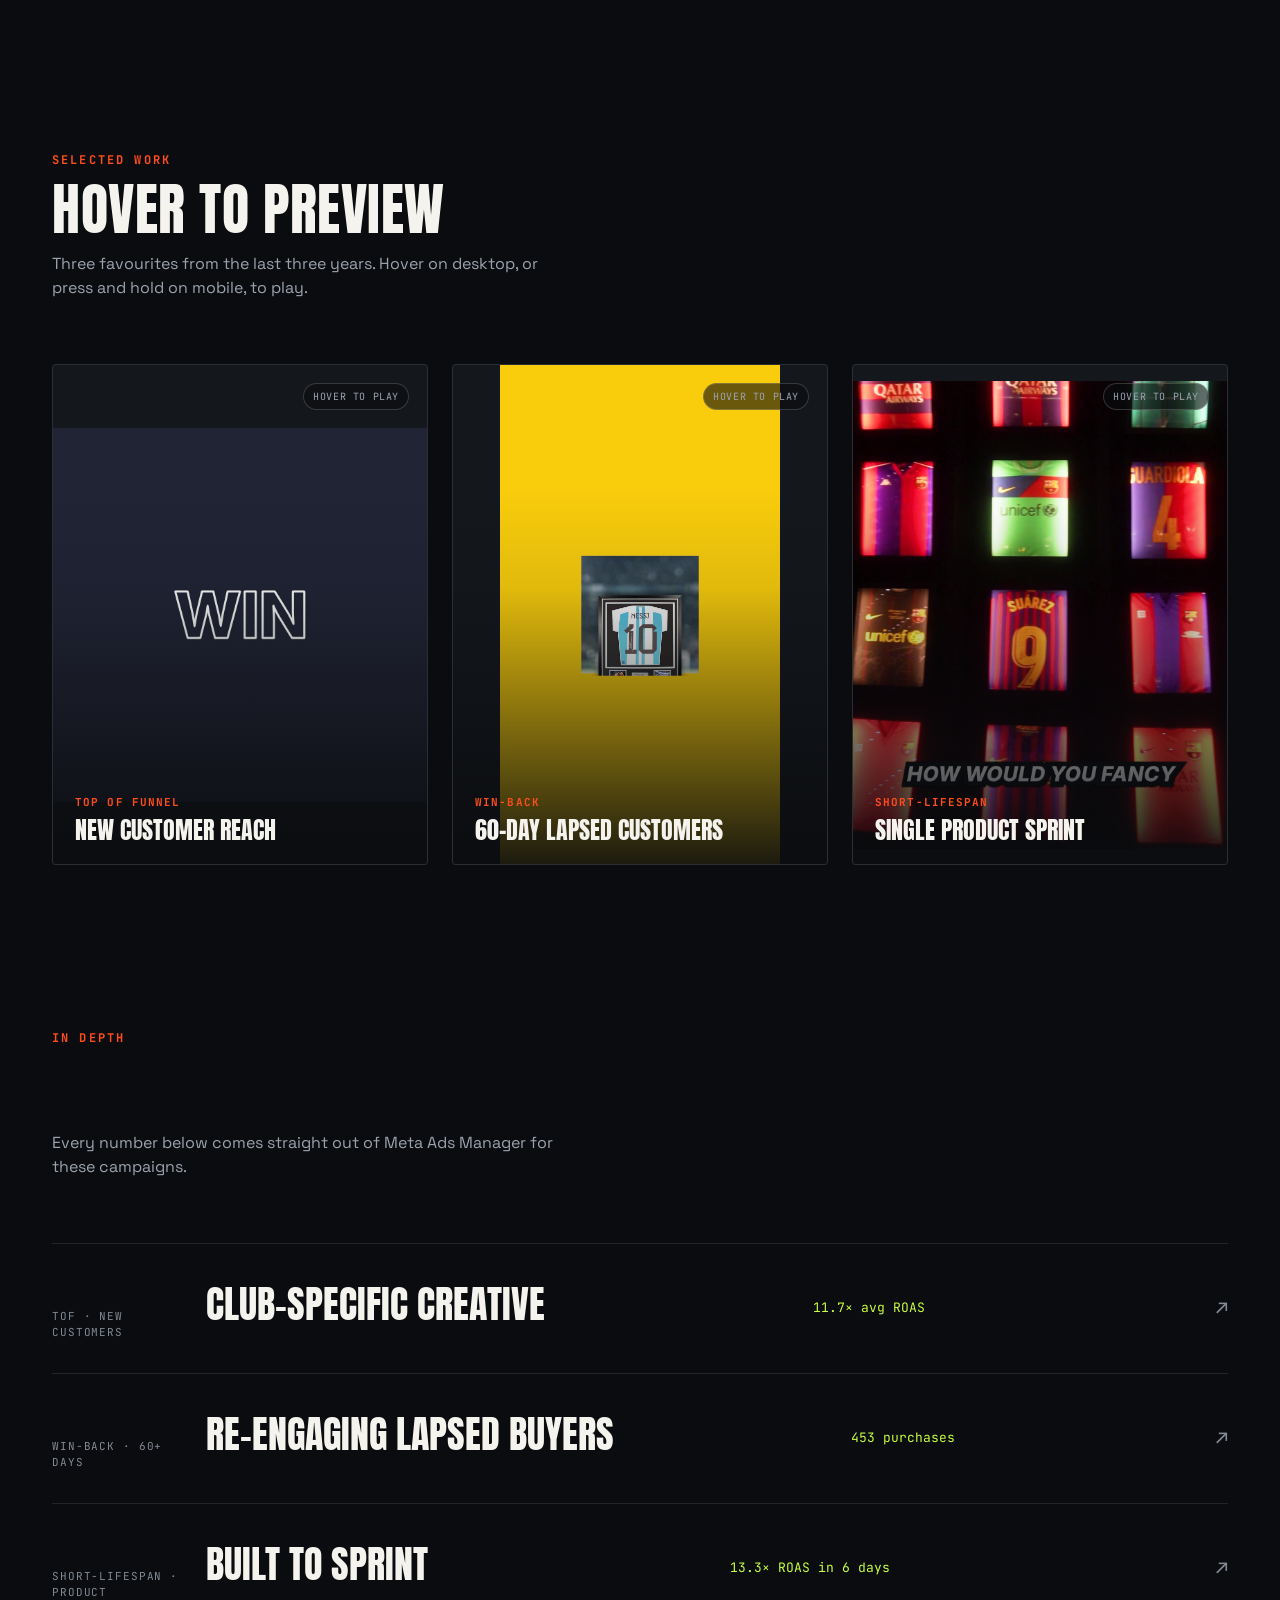
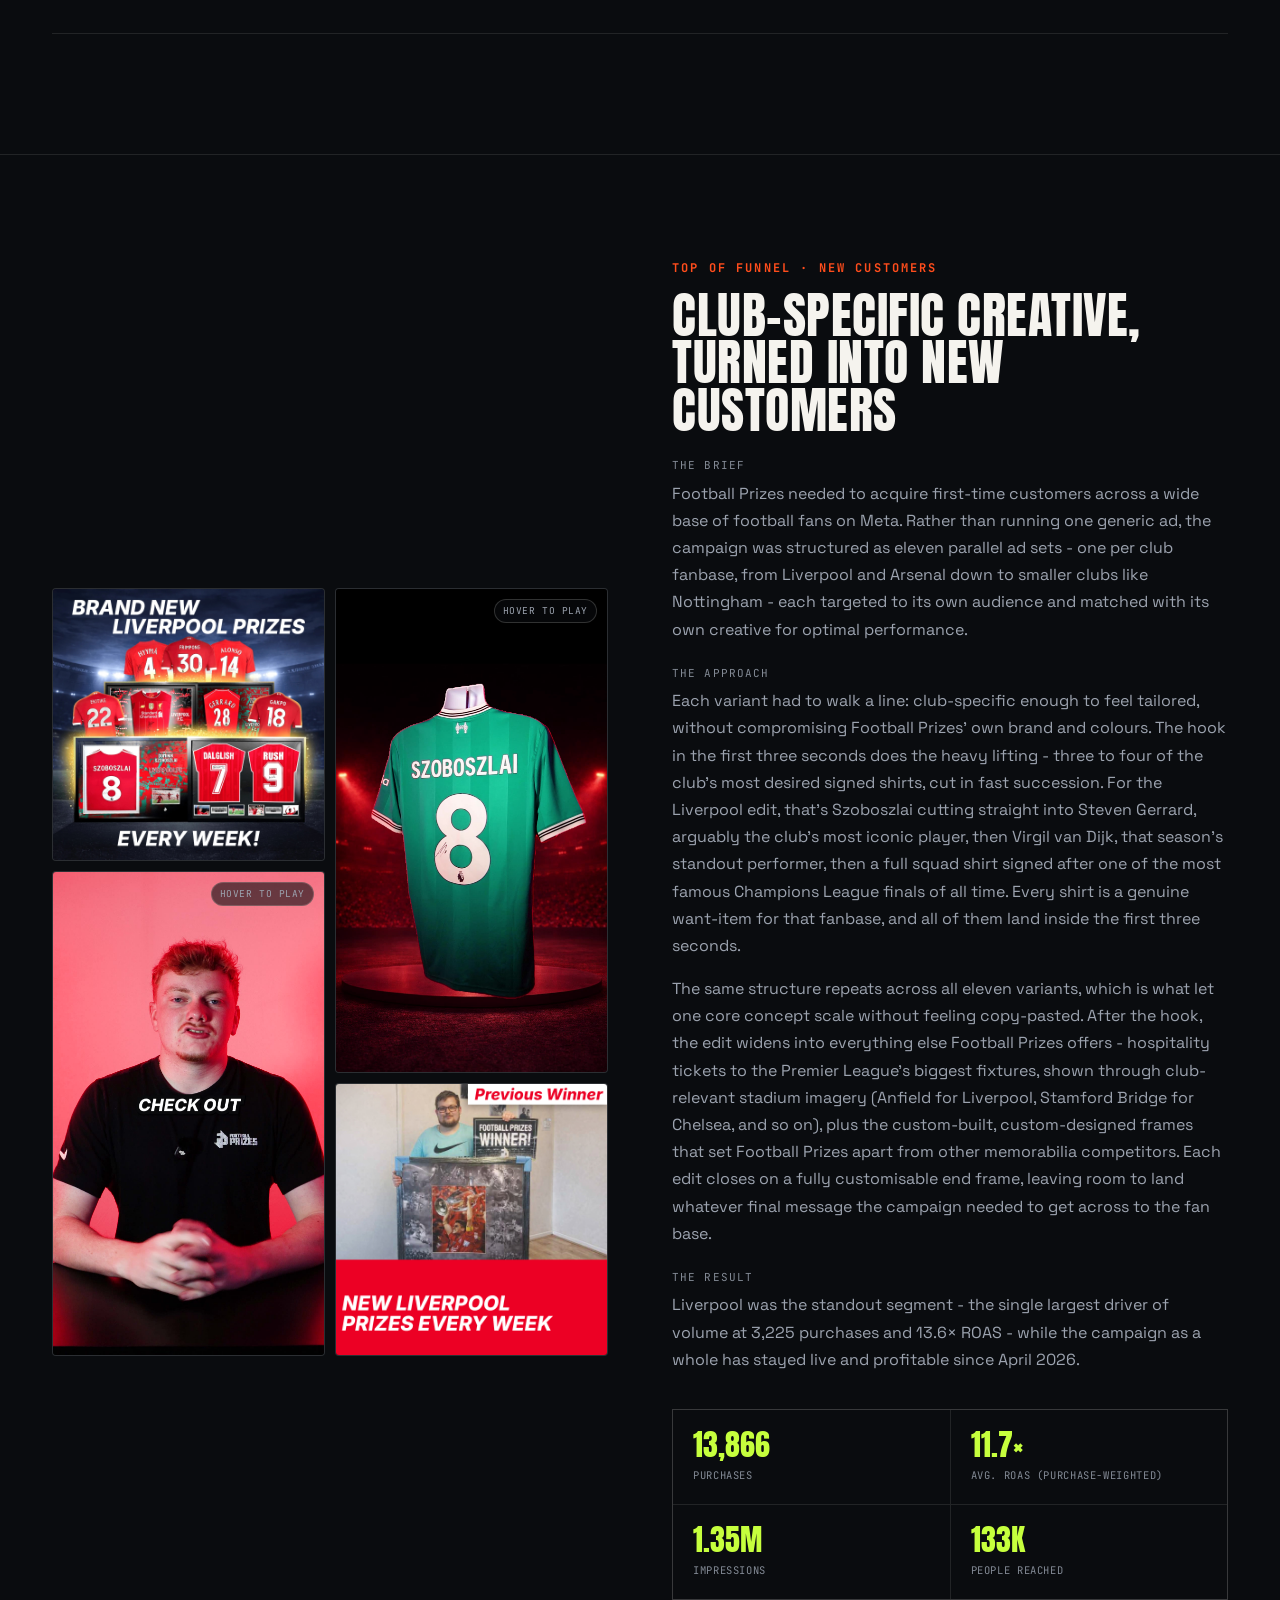
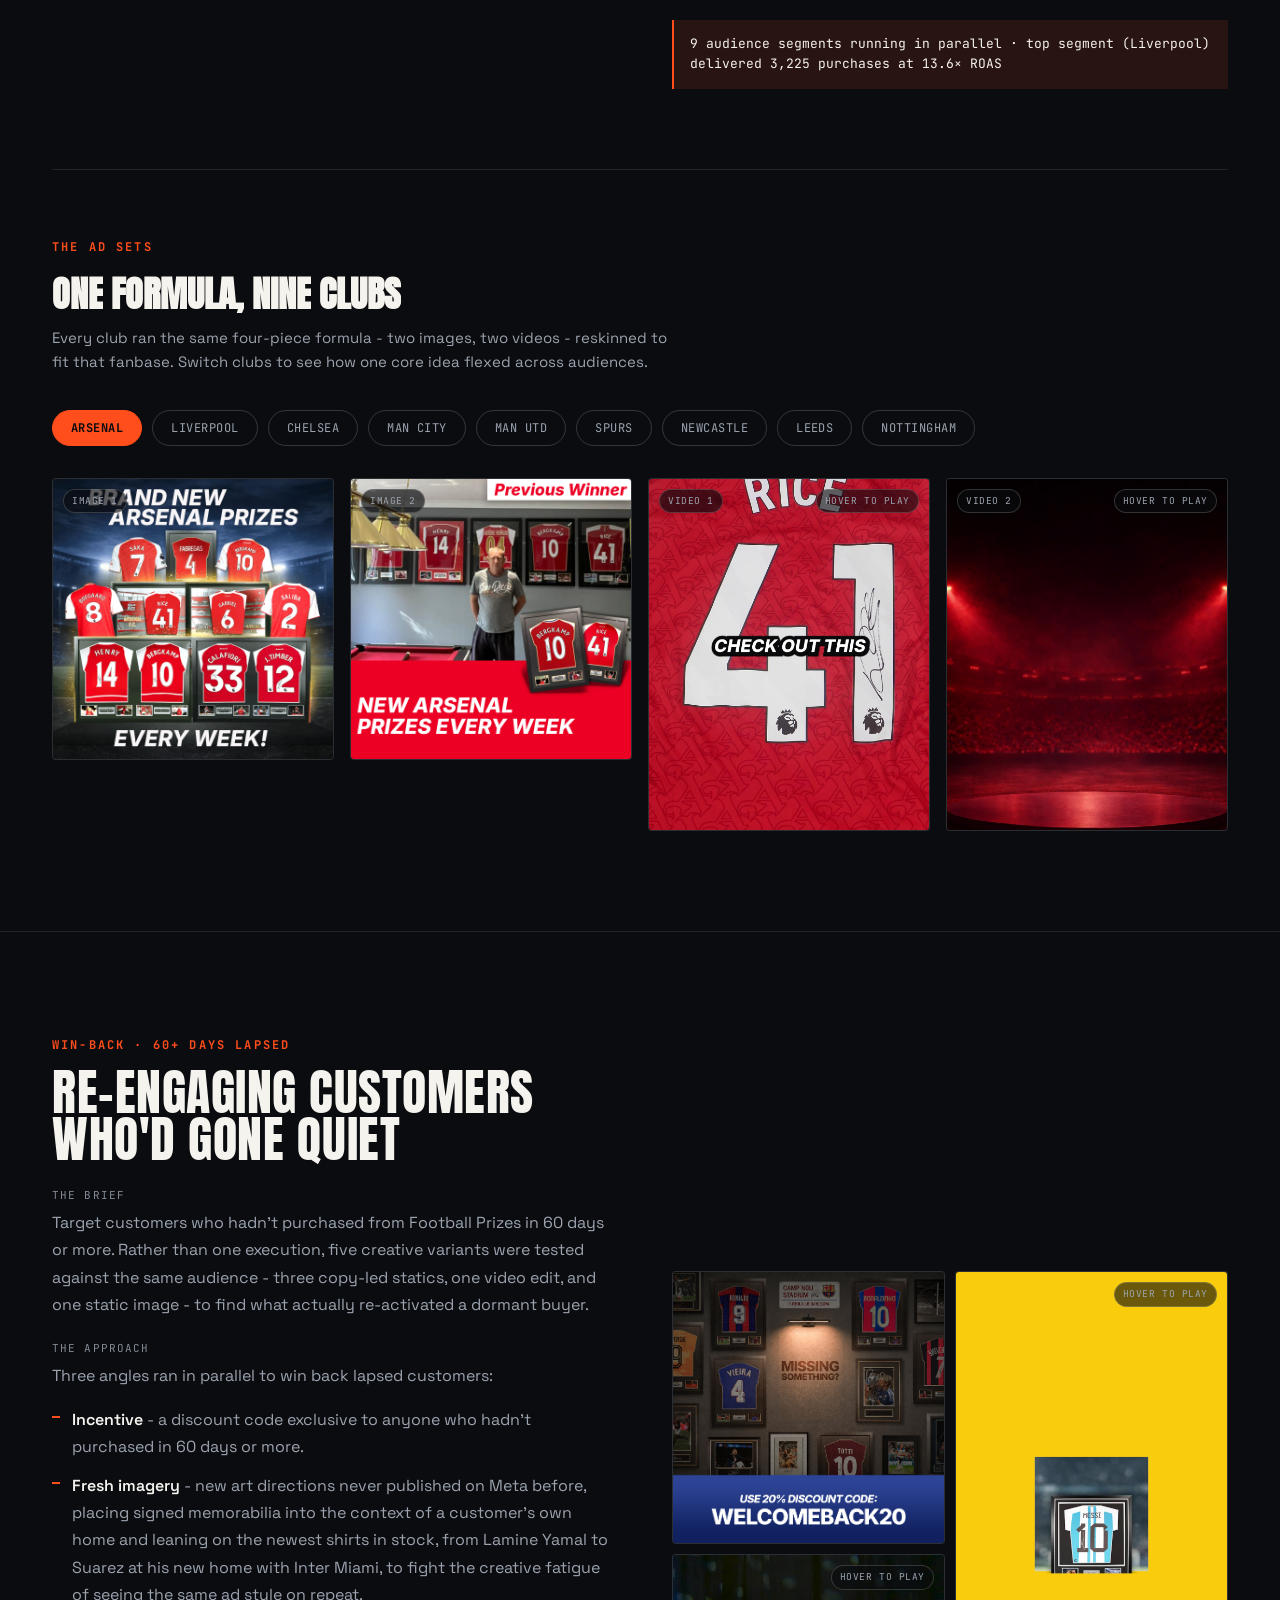
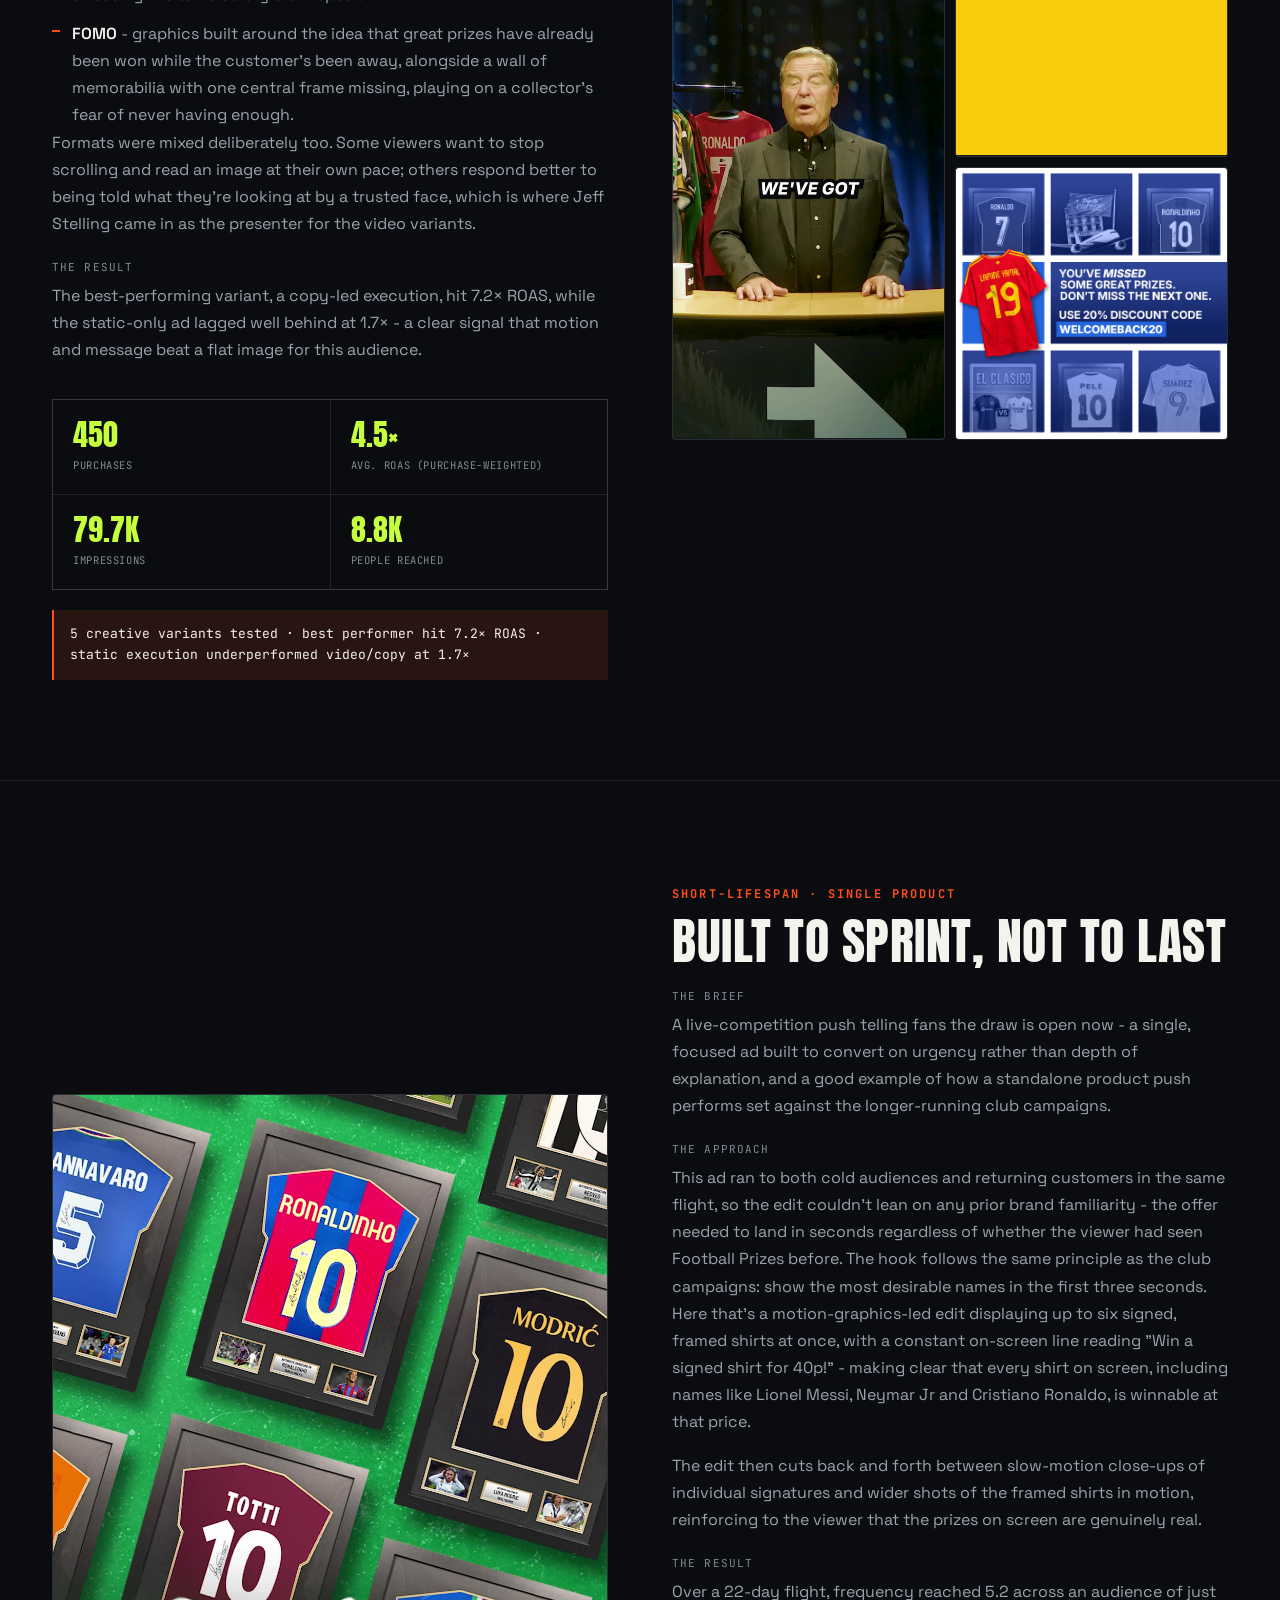
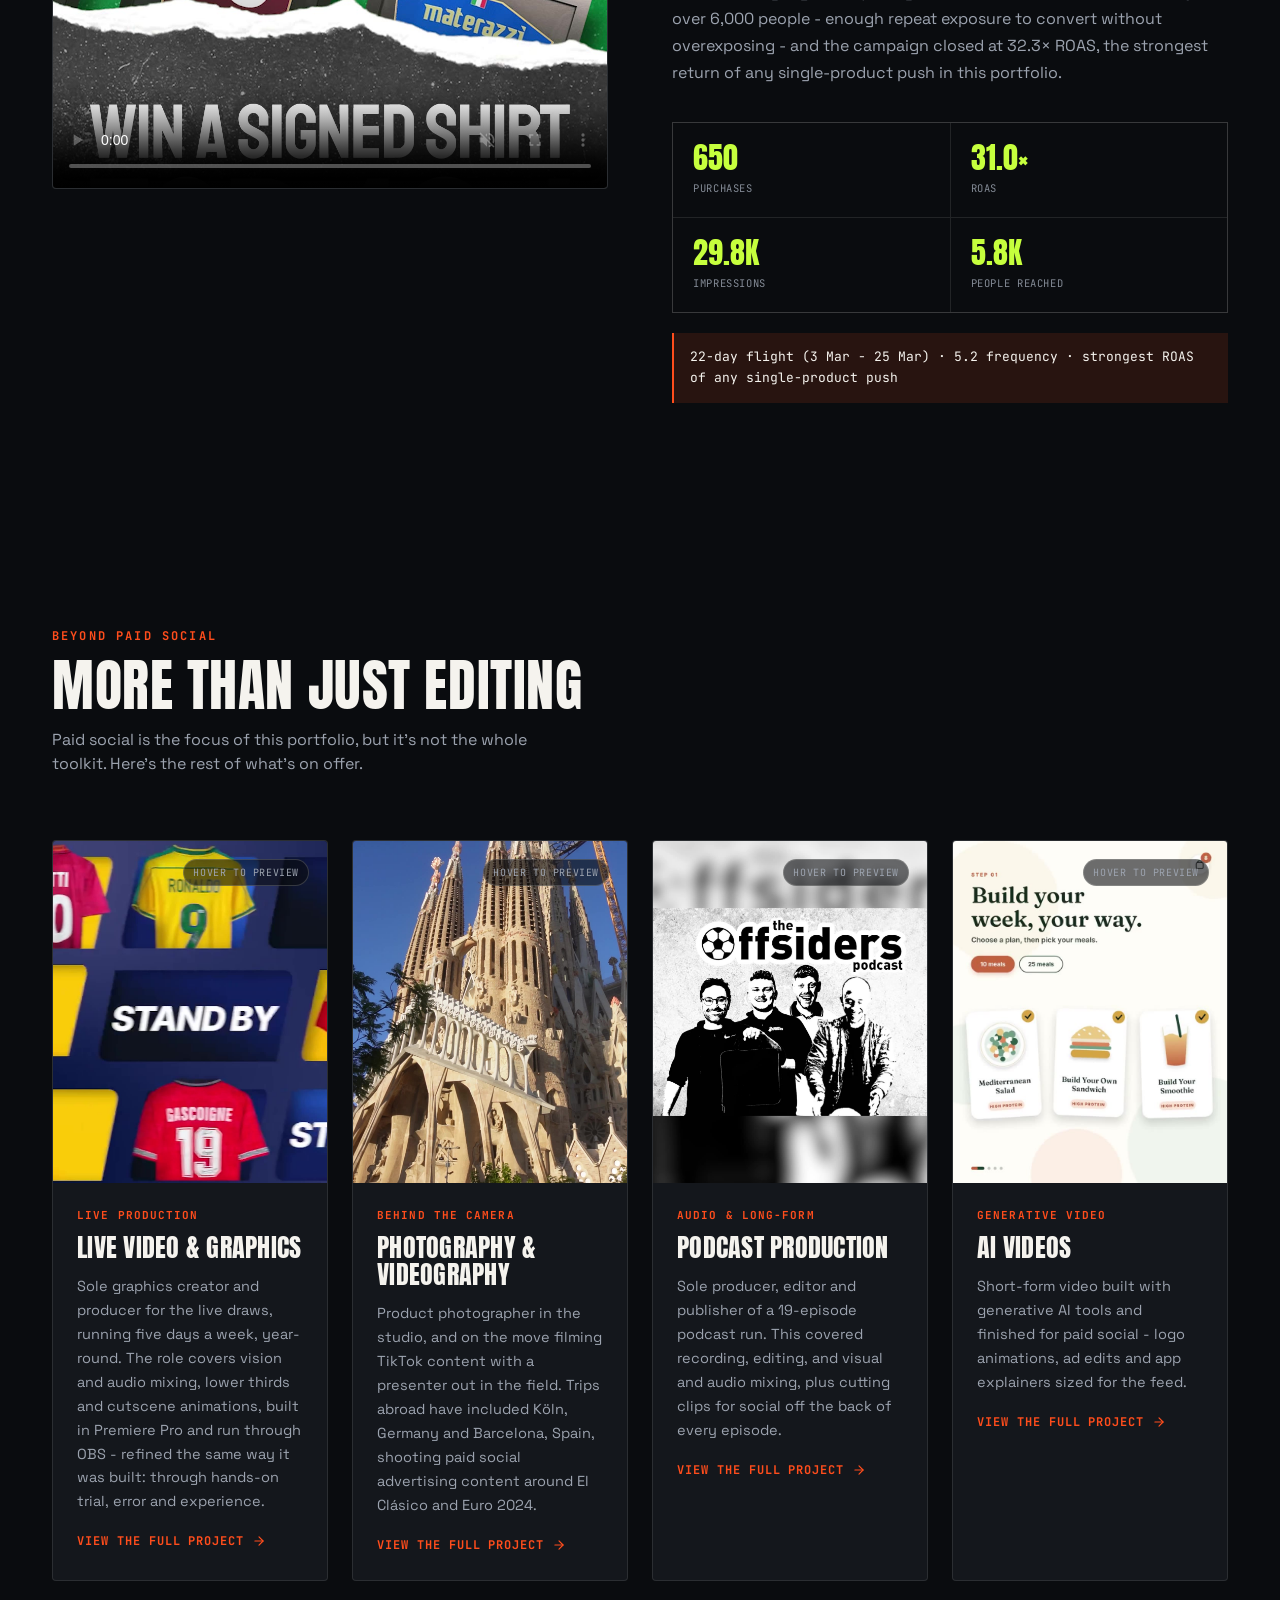
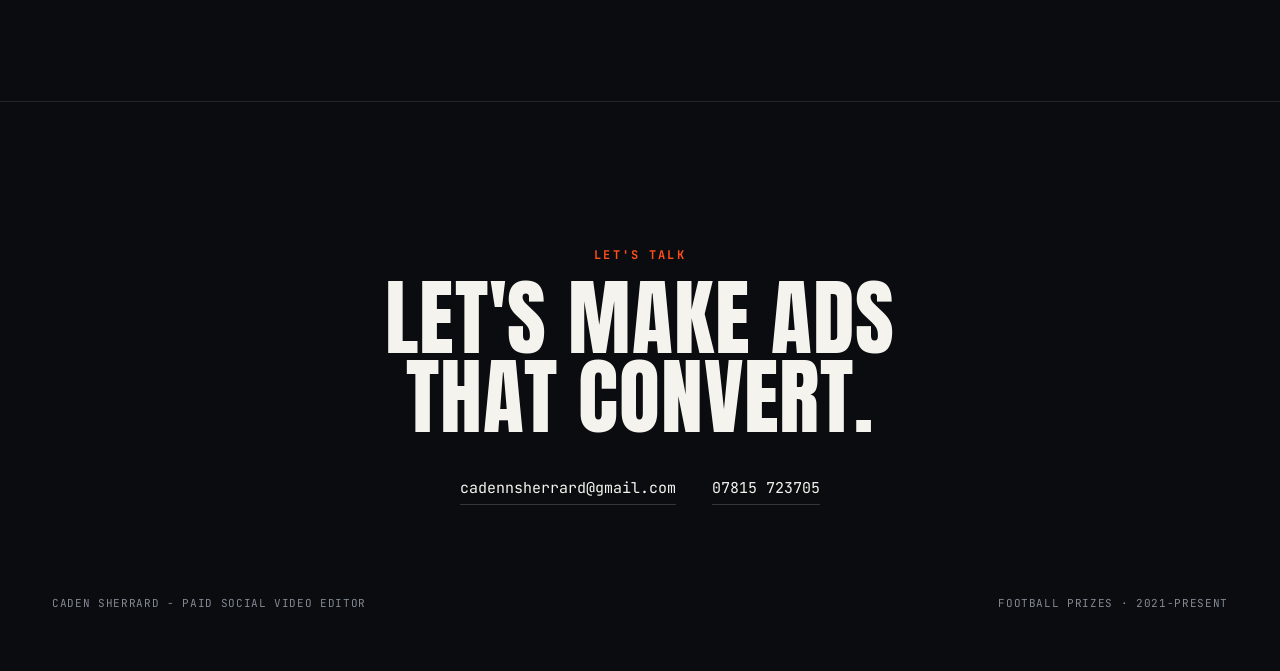
==== commit e97eb67f: "Show case study title and description before the media on mobile Co-Authored-By: Claude Sonnet 5.5 <" ====
--- a/index.html
+++ b/index.html
@@ -621,6 +621,10 @@
   @media (max-width: 900px) {
     .case-study-grid { grid-template-columns: 1fr; }
     .case-study.reverse .case-study-grid { direction: ltr; }
+    /* Stacked on phones/tablets: title and description first, then the creative. */
+    .case-study-grid > .case-study-media-grid,
+    .case-study-grid > .case-study-media { order: 2; }
+    .case-study-grid > :not(.case-study-media-grid):not(.case-study-media) { order: 1; }
   }
 
   .case-study-media {
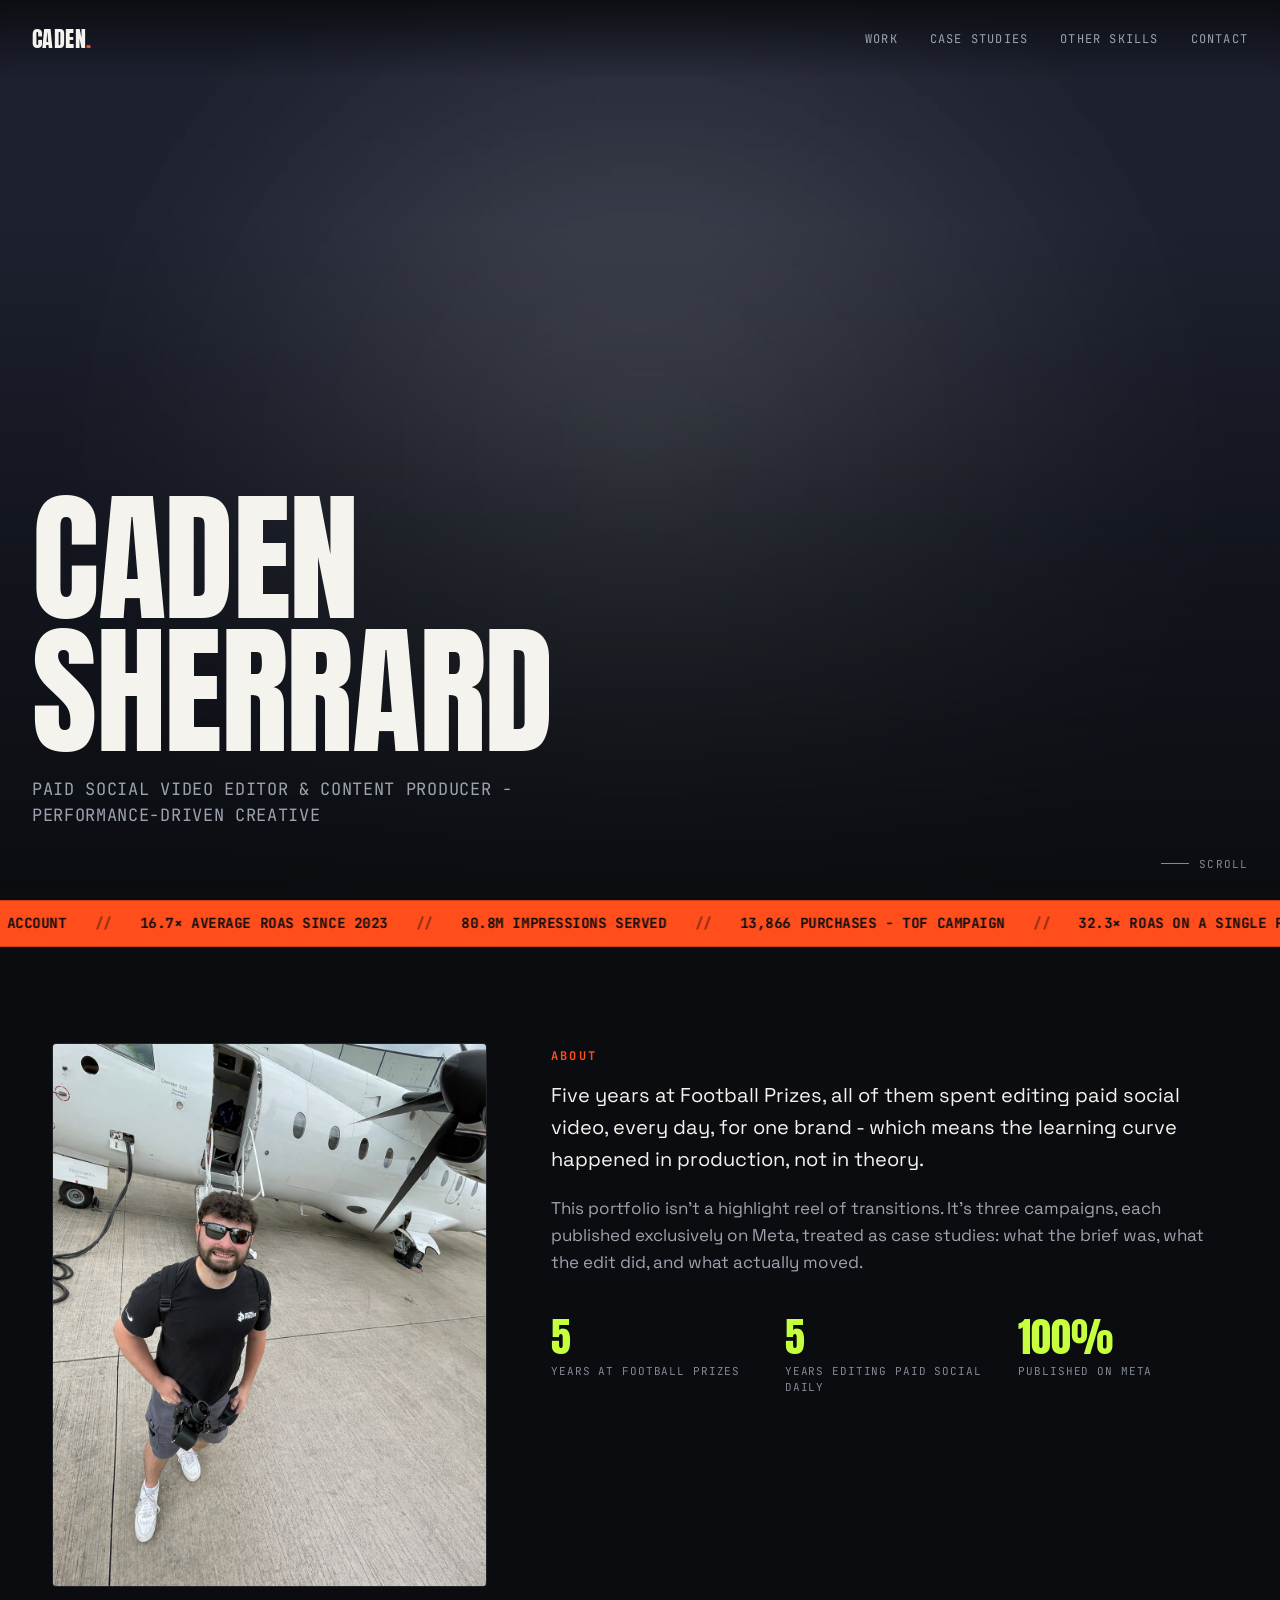
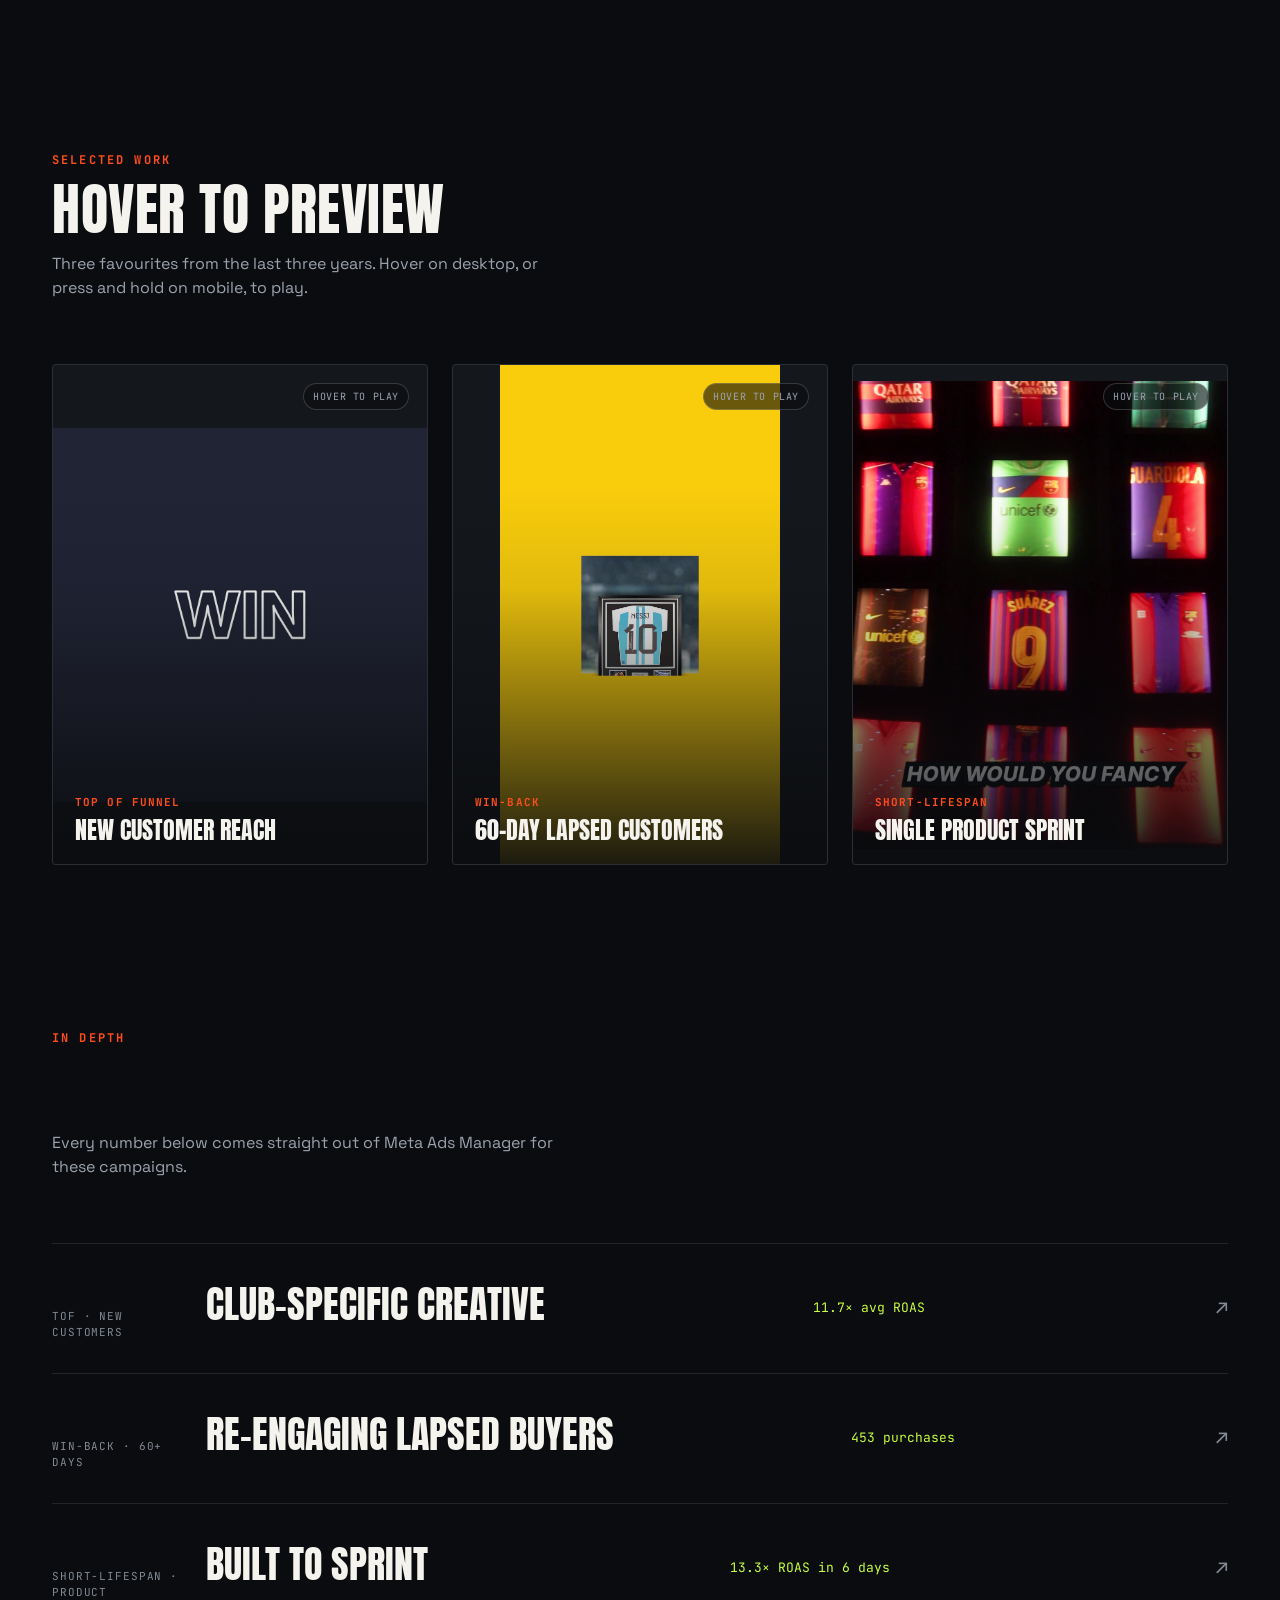
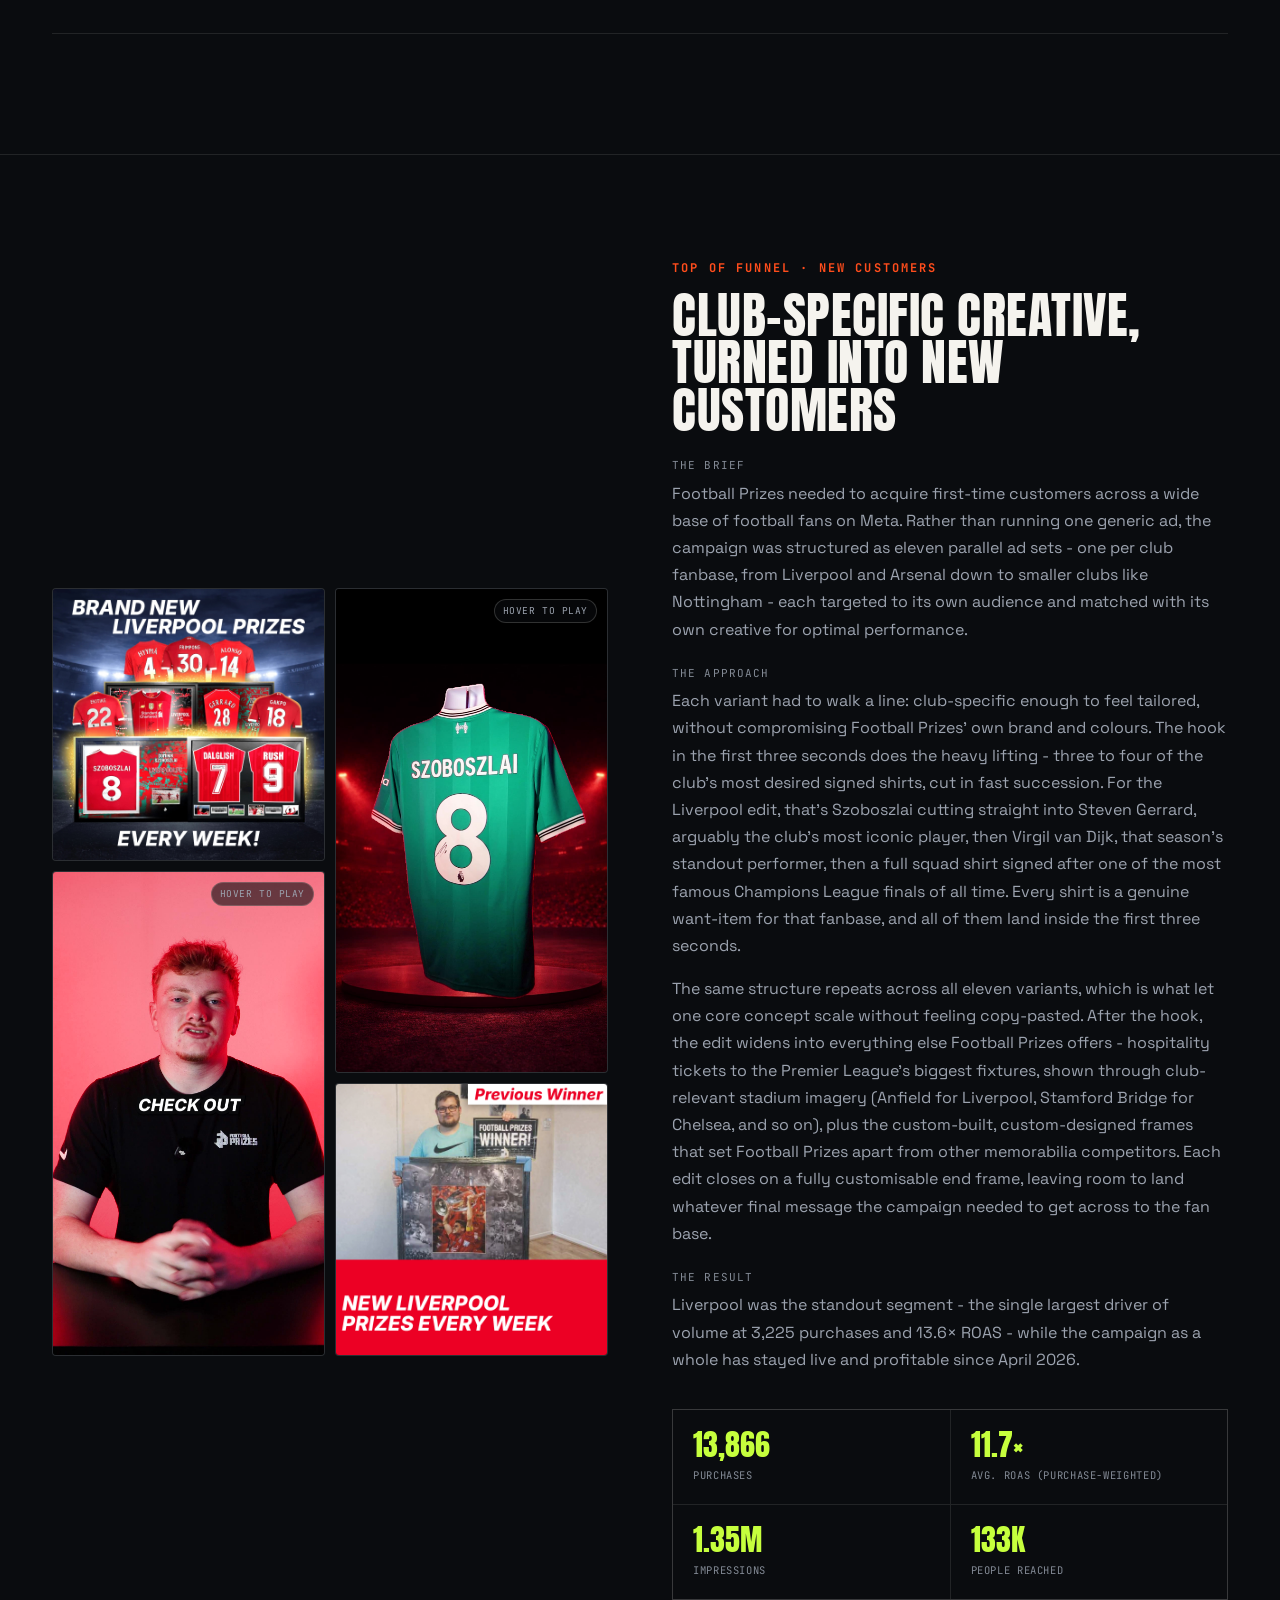
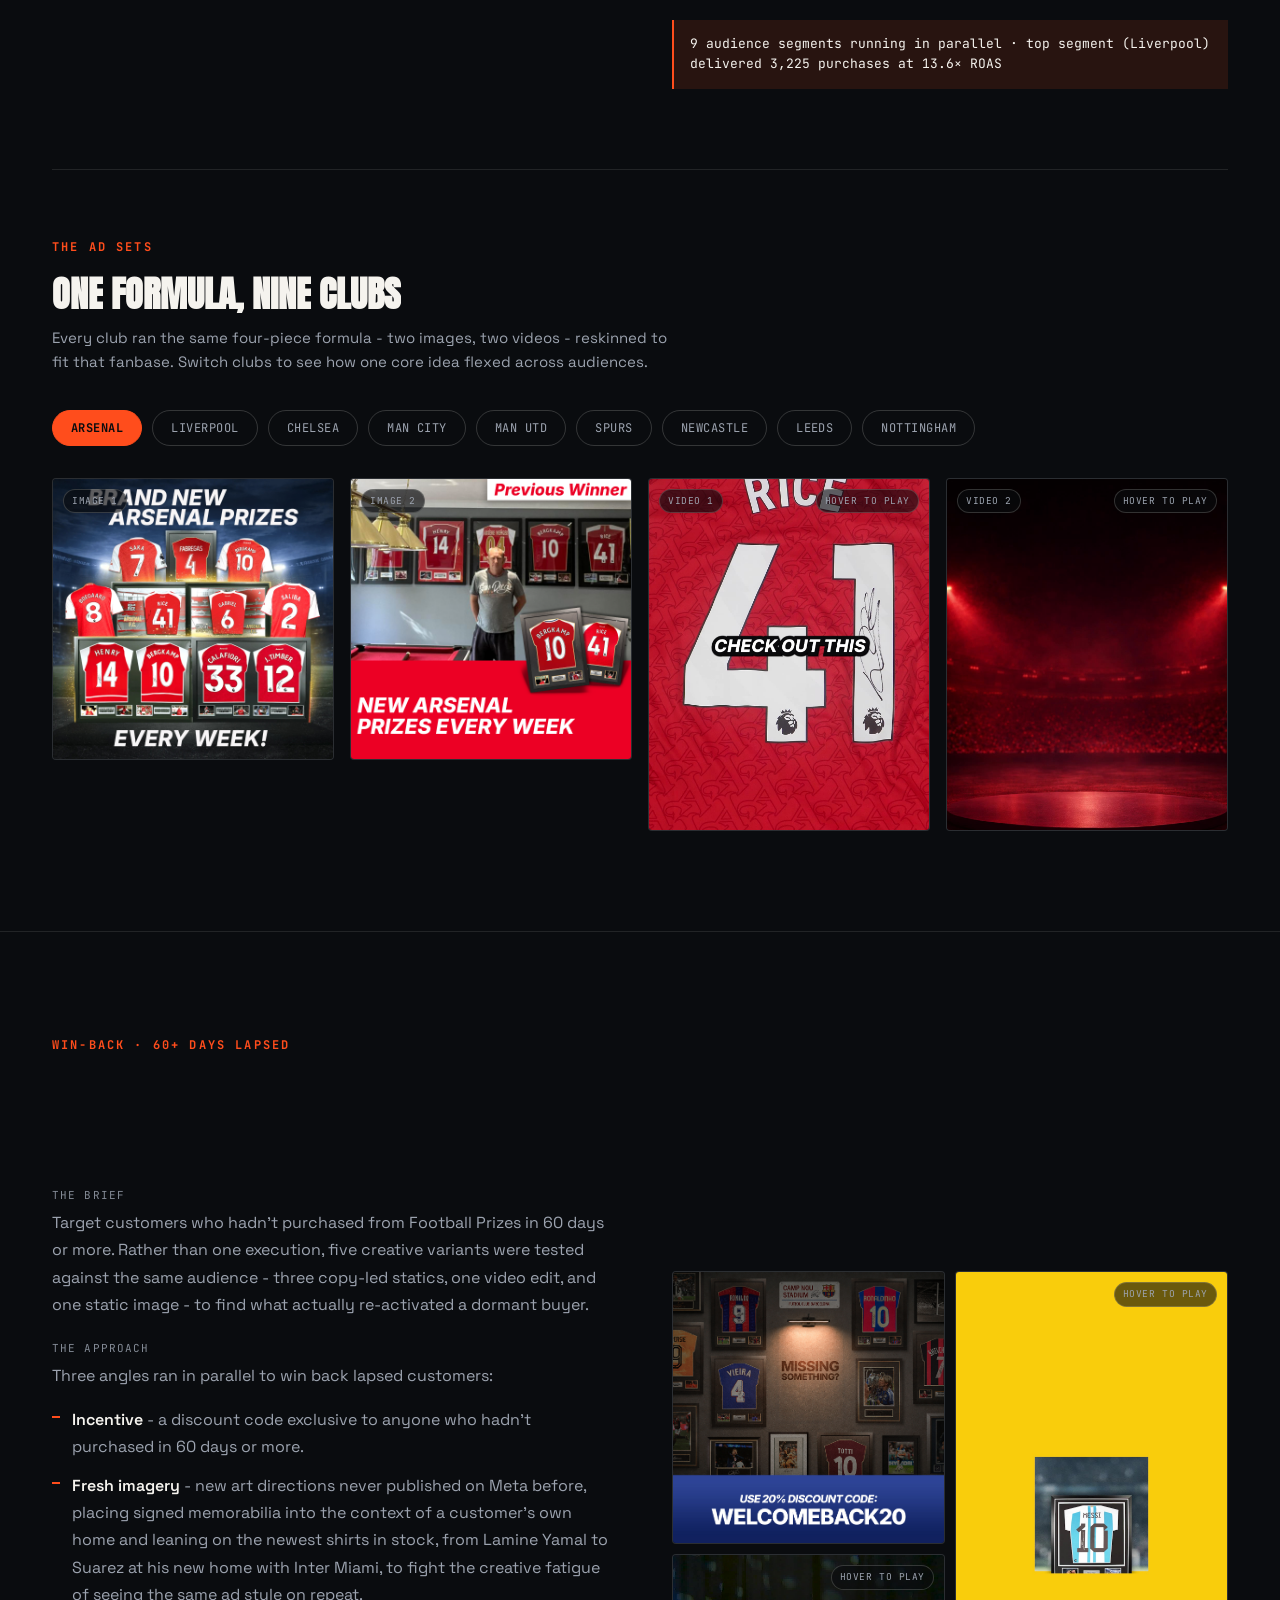
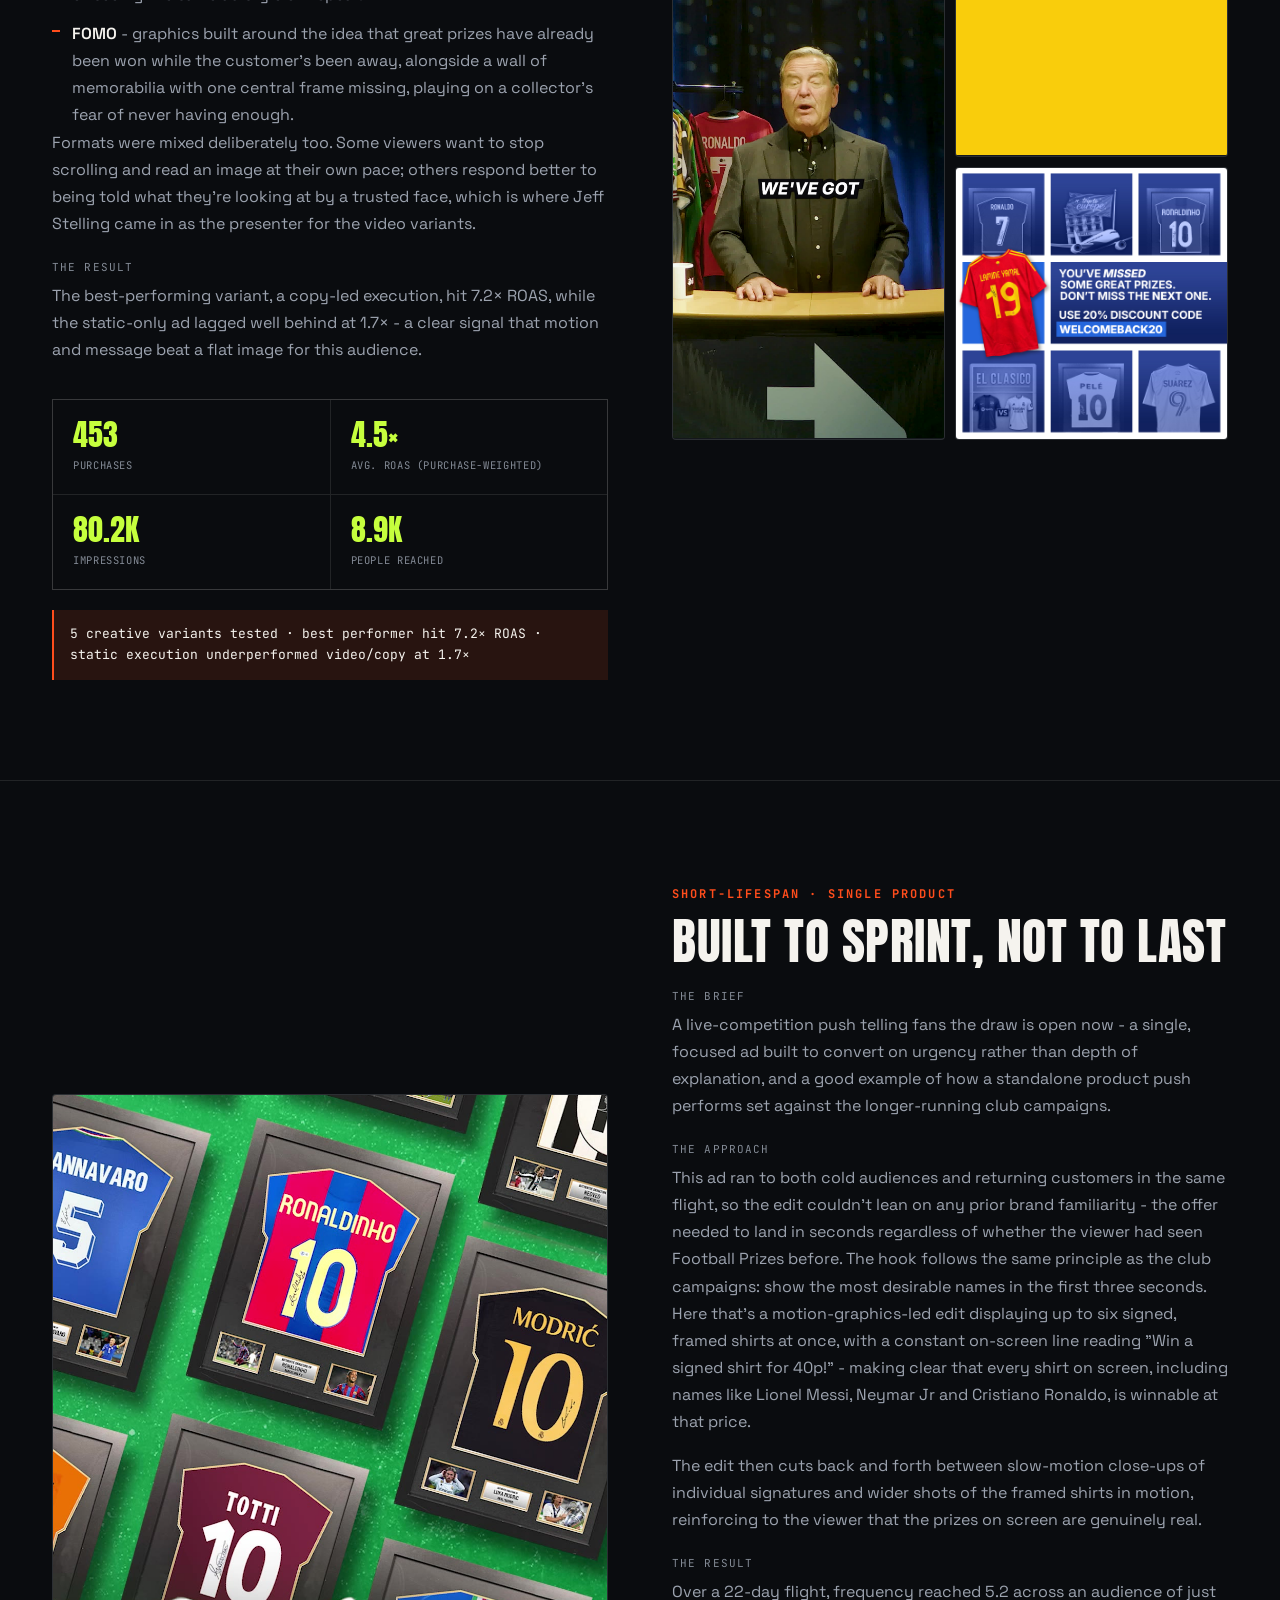
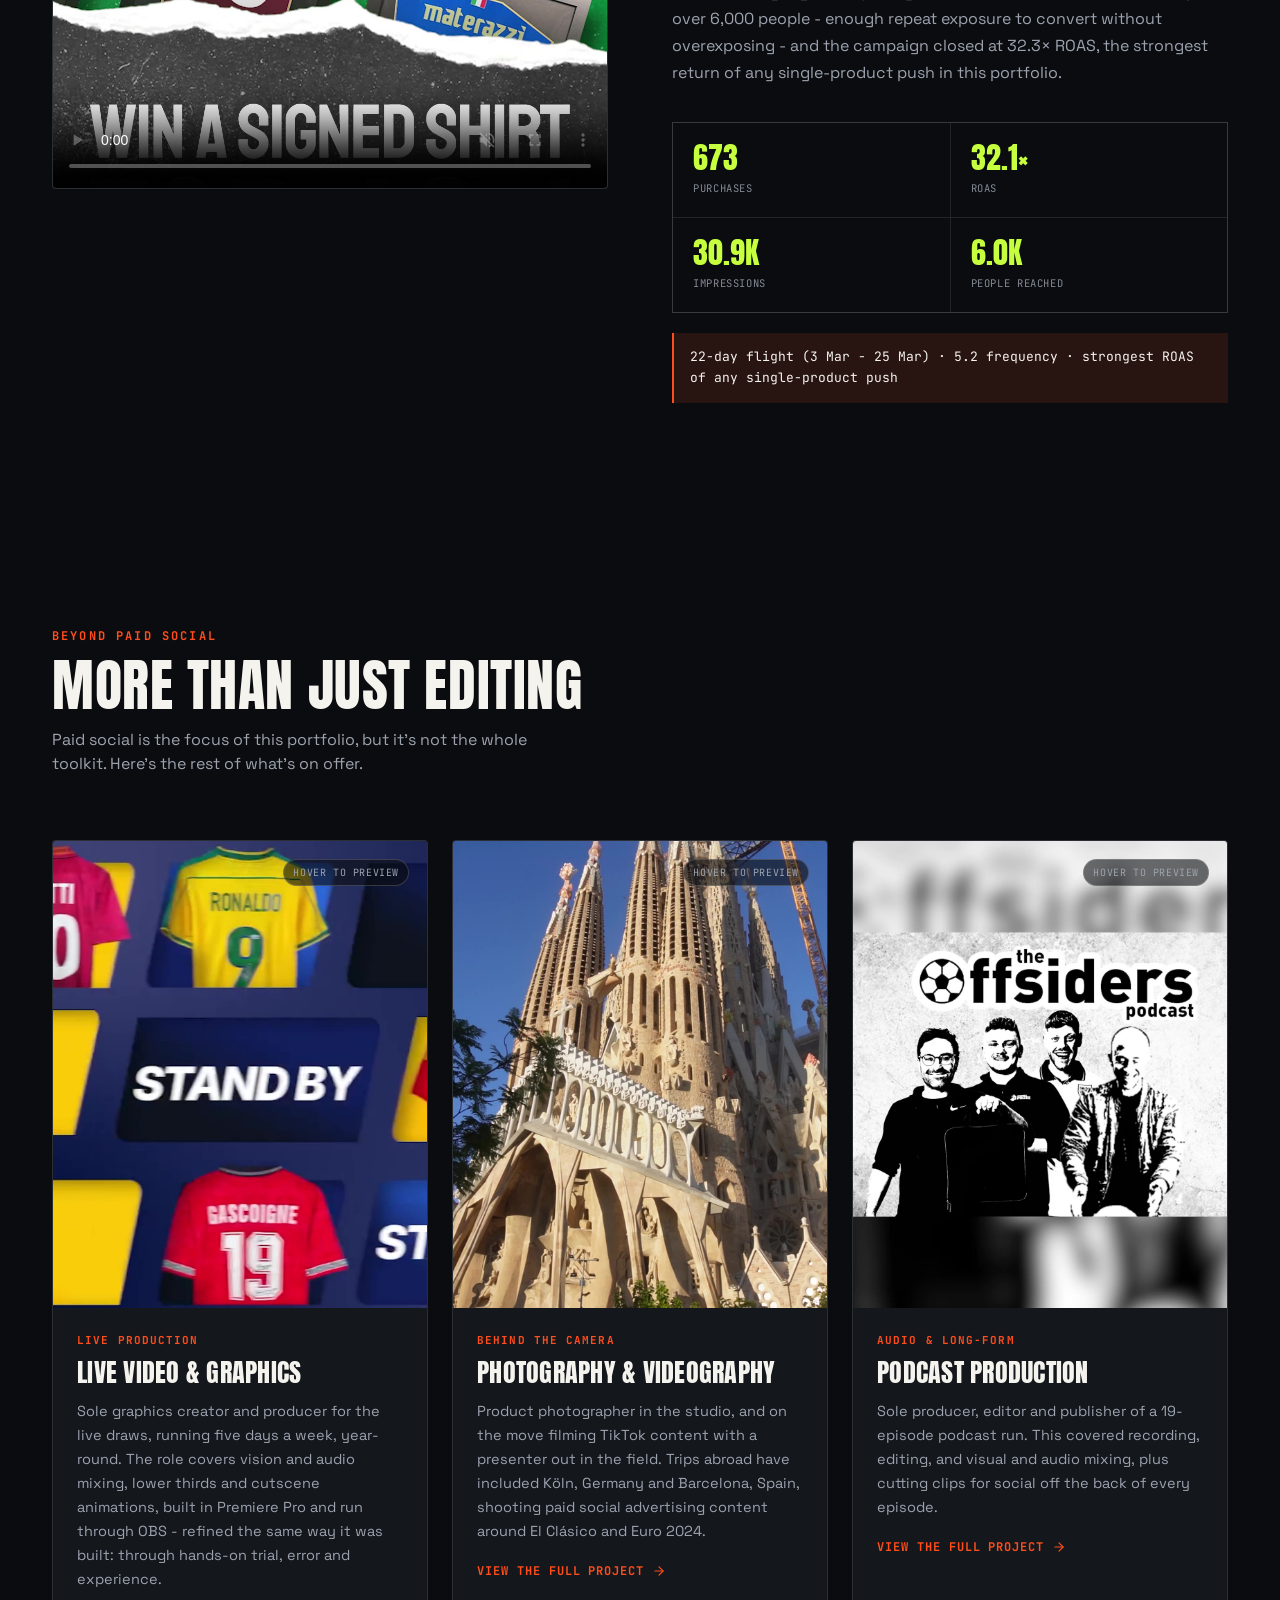
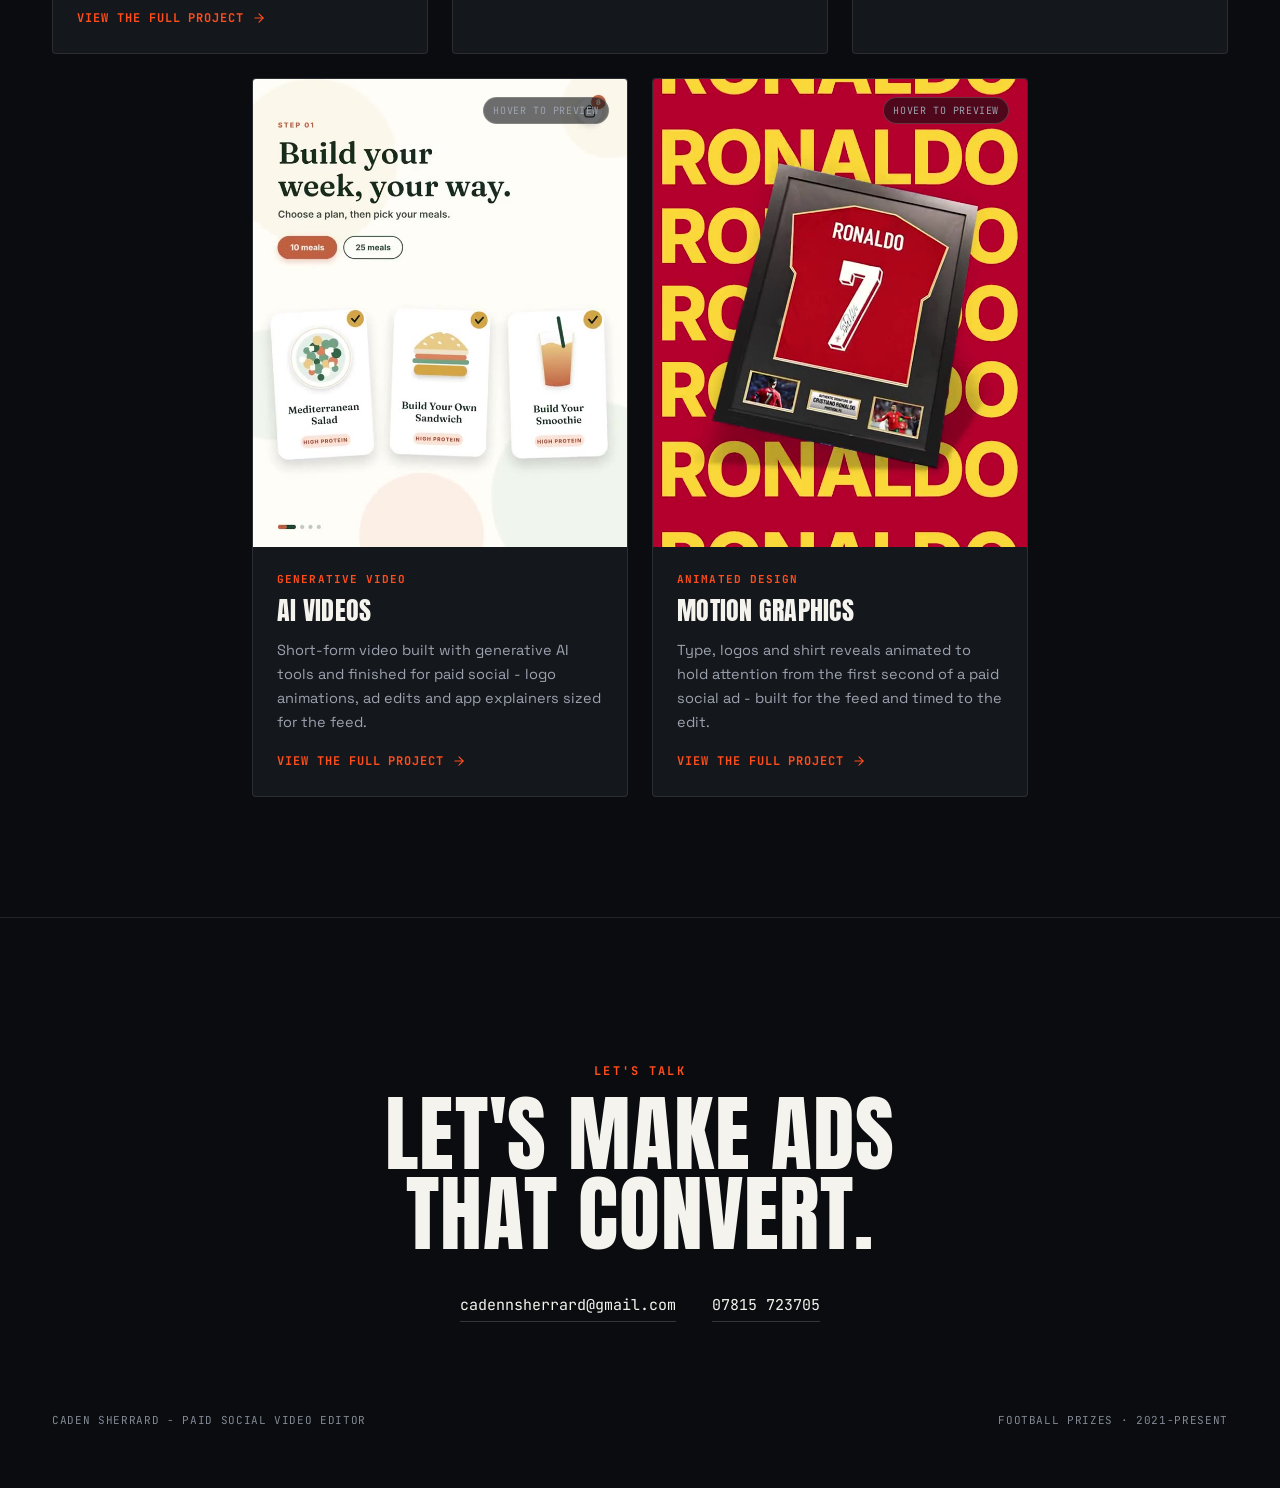
==== commit d46d6580: "Add Motion Graphics page and homepage card Co-Authored-By: Claude Sonnet 5.5 <noreply@anthropic.com>" ====
--- a/index.html
+++ b/index.html
@@ -621,10 +621,6 @@
   @media (max-width: 900px) {
     .case-study-grid { grid-template-columns: 1fr; }
     .case-study.reverse .case-study-grid { direction: ltr; }
-    /* Stacked on phones/tablets: title and description first, then the creative. */
-    .case-study-grid > .case-study-media-grid,
-    .case-study-grid > .case-study-media { order: 2; }
-    .case-study-grid > :not(.case-study-media-grid):not(.case-study-media) { order: 1; }
   }
 
   .case-study-media {
@@ -1074,16 +1070,30 @@
 
   .skills-grid {
     display: grid;
-    grid-template-columns: repeat(4, 1fr);
+    grid-template-columns: repeat(6, 1fr);
     gap: 24px;
   }
+
+  .skills-grid > .skill-card { grid-column: span 2; }
+  /* five cards: centre the second row */
+  .skills-grid > .skill-card:nth-child(4) { grid-column: 2 / span 2; }
+  .skills-grid > .skill-card:nth-child(5) { grid-column: 4 / span 2; }
 
   @media (max-width: 1100px) {
     .skills-grid { grid-template-columns: repeat(2, 1fr); }
+    .skills-grid > .skill-card,
+    .skills-grid > .skill-card:nth-child(4),
+    .skills-grid > .skill-card:nth-child(5) { grid-column: auto; }
+    .skills-grid > .skill-card:last-child:nth-child(odd) {
+      grid-column: 1 / -1;
+      justify-self: center;
+      width: calc(50% - 12px);
+    }
   }
 
   @media (max-width: 700px) {
     .skills-grid { grid-template-columns: 1fr; }
+    .skills-grid > .skill-card:last-child:nth-child(odd) { width: 100%; }
   }
 
   .skill-card {
@@ -1708,6 +1718,24 @@
           <span class="skill-card-eyebrow">Generative Video</span>
           <h3 class="skill-card-title">AI Videos</h3>
           <p class="skill-card-copy">Short-form video built with generative AI tools and finished for paid social - logo animations, ad edits and app explainers sized for the feed.</p>
+          <span class="skill-card-cta">View the full project
+            <svg viewBox="0 0 24 24" fill="none" stroke="currentColor" stroke-width="2" stroke-linecap="round" stroke-linejoin="round"><line x1="5" y1="12" x2="19" y2="12"></line><polyline points="12 5 19 12 12 19"></polyline></svg>
+          </span>
+        </div>
+      </a>
+
+      <!-- SKILL CARD 5: Motion graphics -->
+      <a class="skill-card" data-skill-card href="motion-graphics.html">
+        <div class="skill-card-media">
+          <video muted loop playsinline preload="metadata" poster="skill-motion-graphics-poster.jpg">
+            <source src="skill-motion-graphics.mp4" type="video/mp4">
+          </video>
+          <div class="work-card-hint">Hold to preview</div>
+        </div>
+        <div class="skill-card-body">
+          <span class="skill-card-eyebrow">Animated Design</span>
+          <h3 class="skill-card-title">Motion Graphics</h3>
+          <p class="skill-card-copy">Type, logos and shirt reveals animated to hold attention from the first second of a paid social ad - built for the feed and timed to the edit.</p>
           <span class="skill-card-cta">View the full project
             <svg viewBox="0 0 24 24" fill="none" stroke="currentColor" stroke-width="2" stroke-linecap="round" stroke-linejoin="round"><line x1="5" y1="12" x2="19" y2="12"></line><polyline points="12 5 19 12 12 19"></polyline></svg>
           </span>
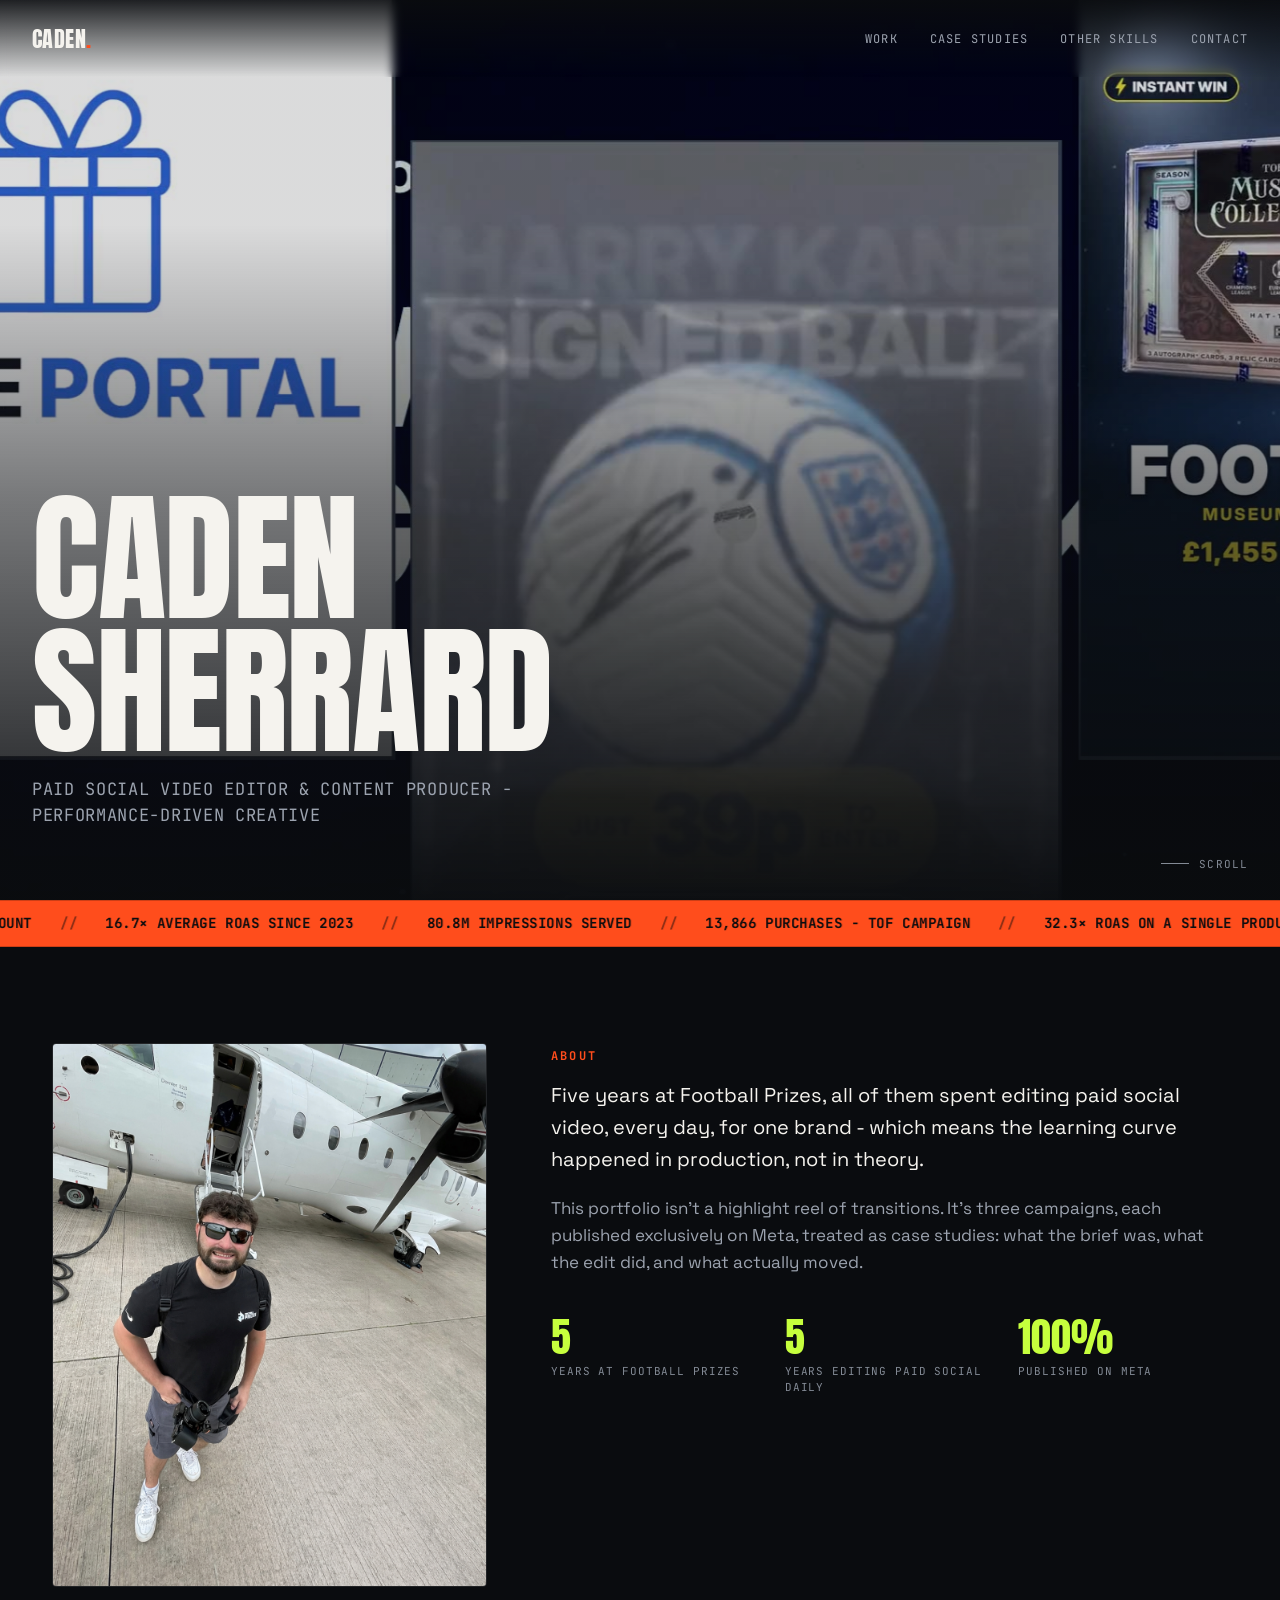
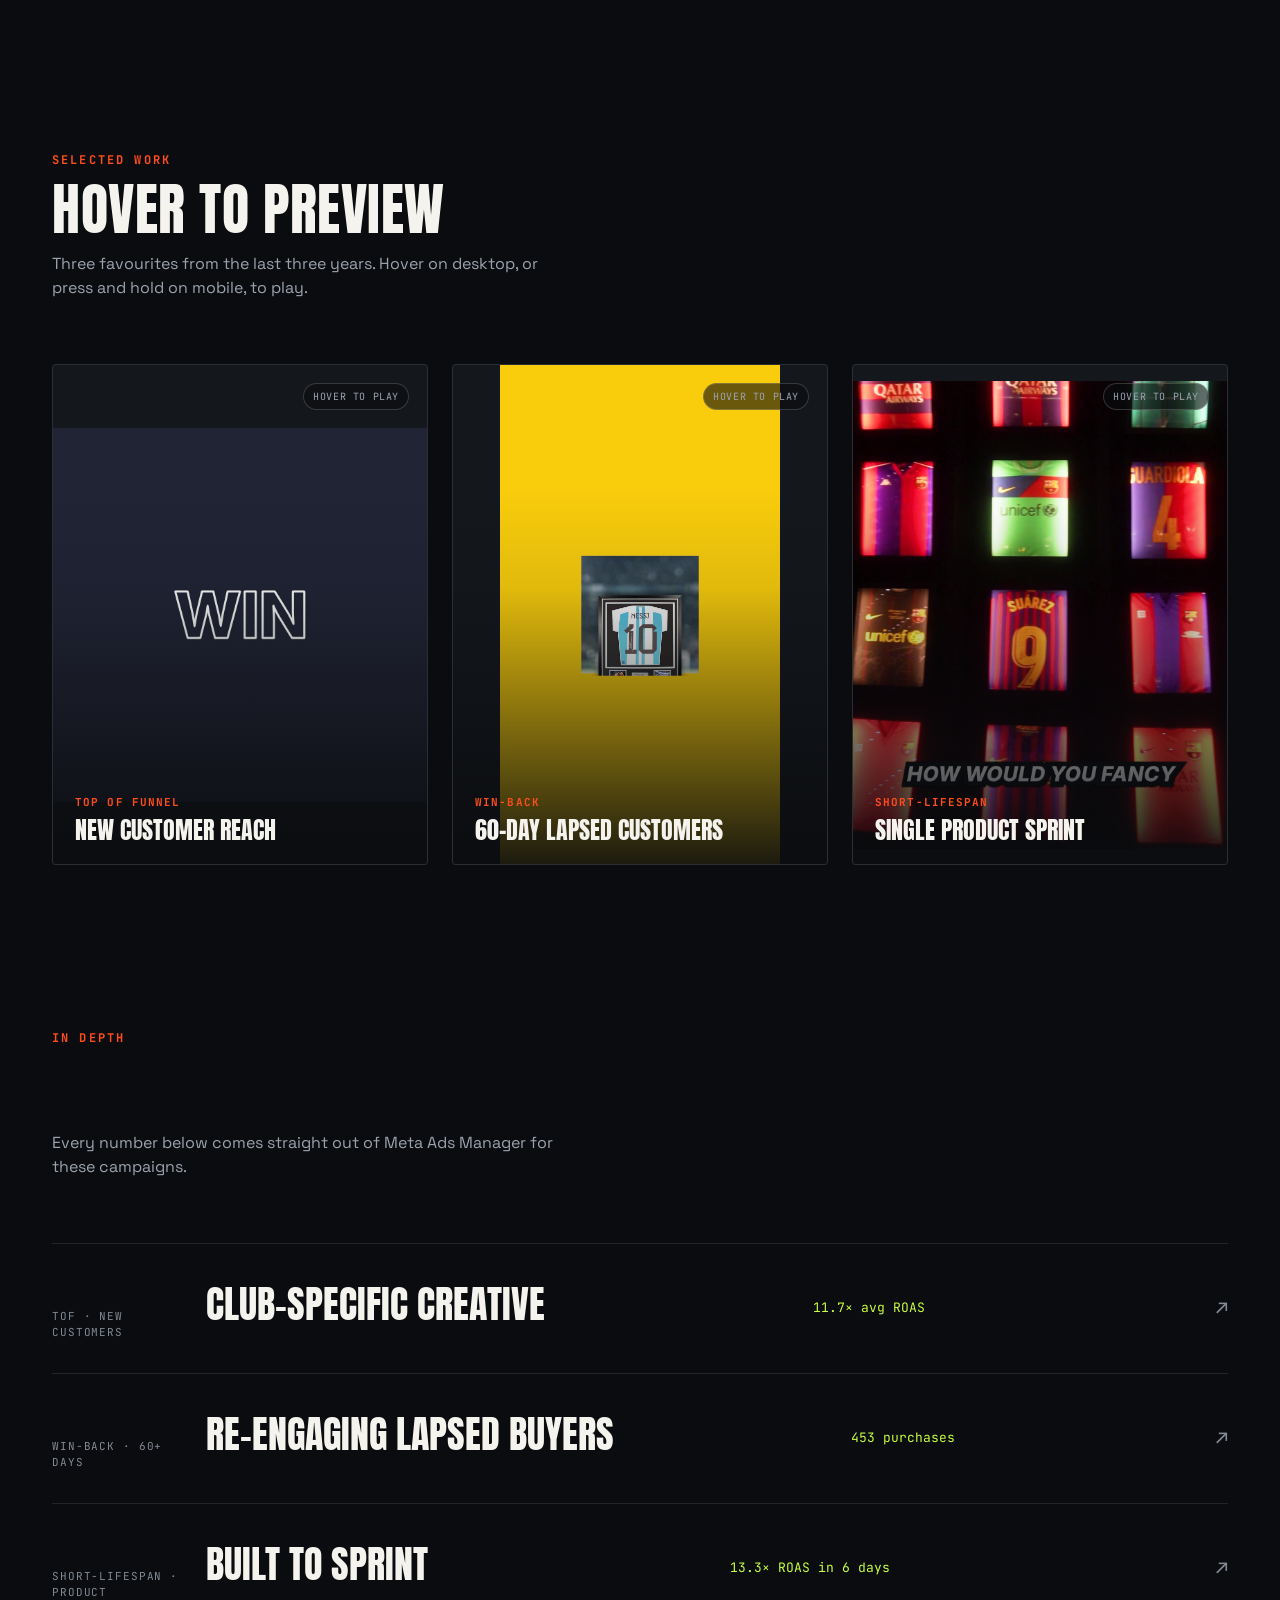
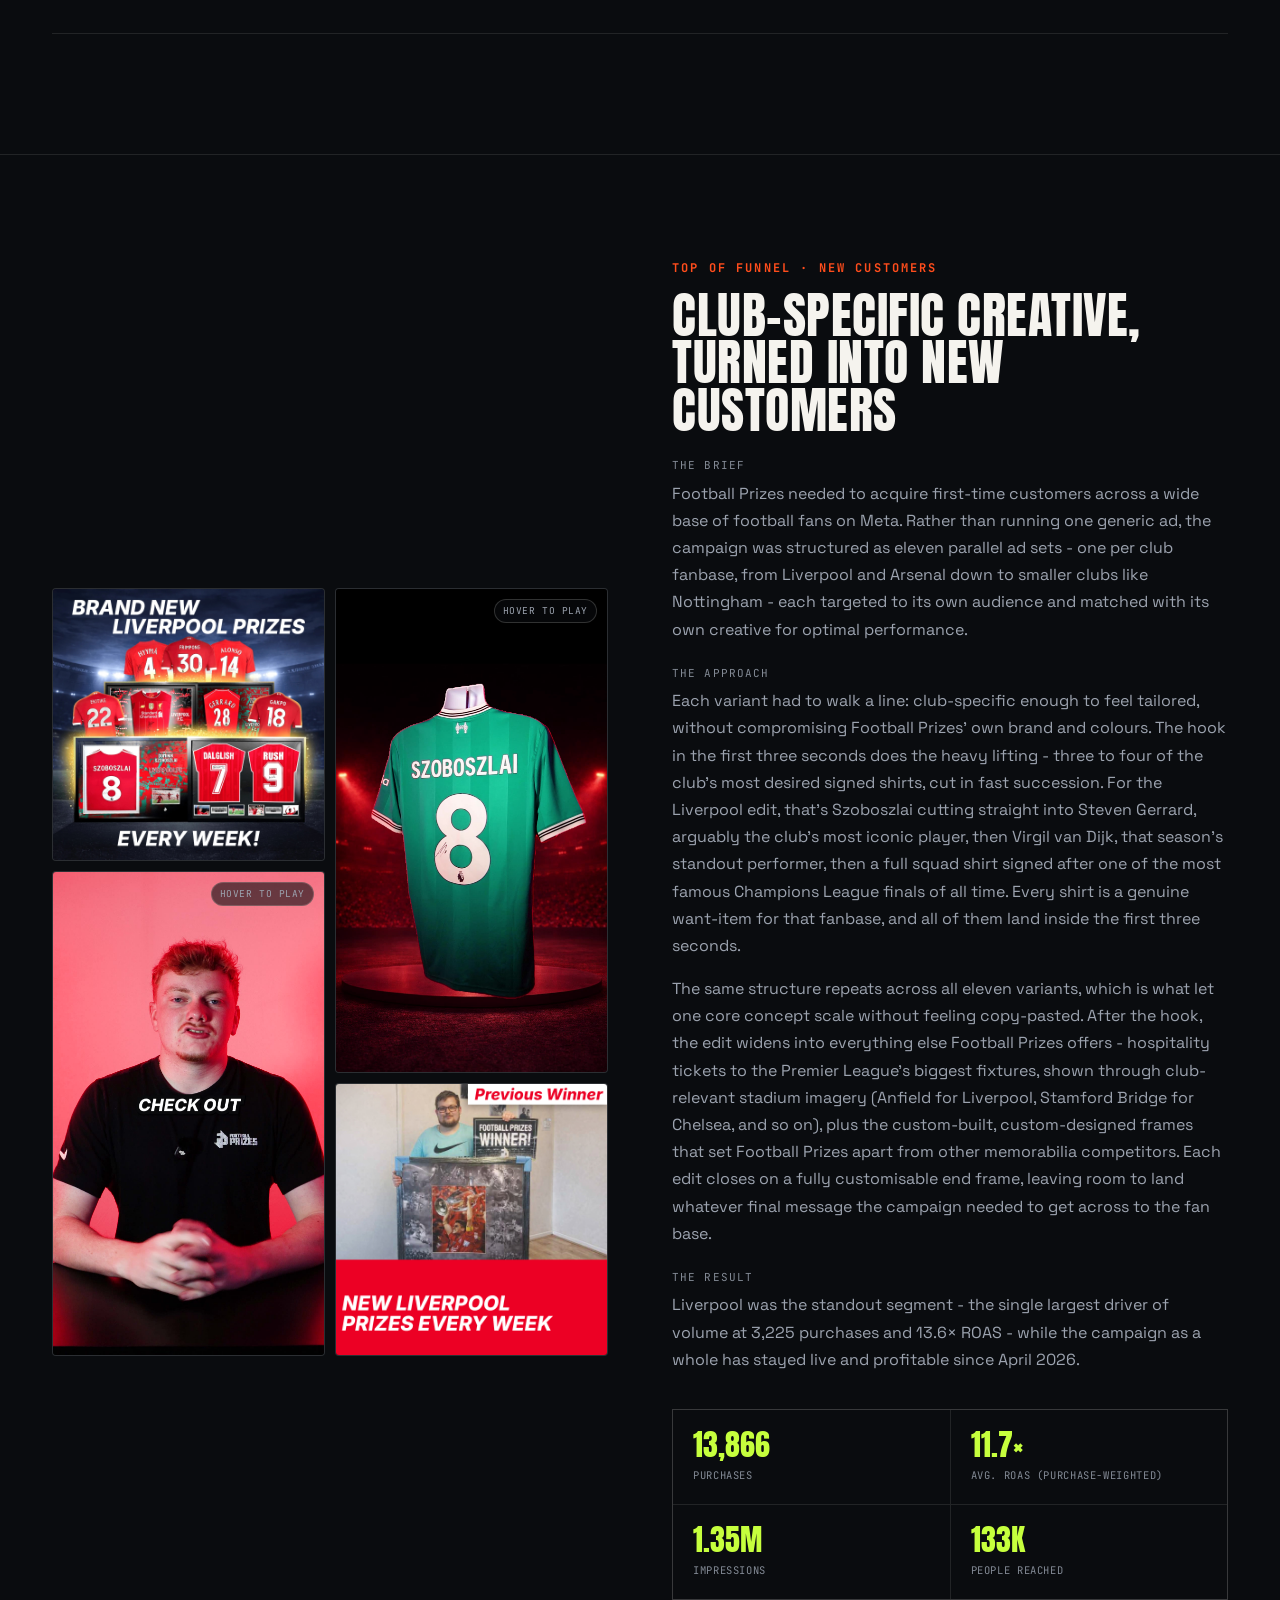
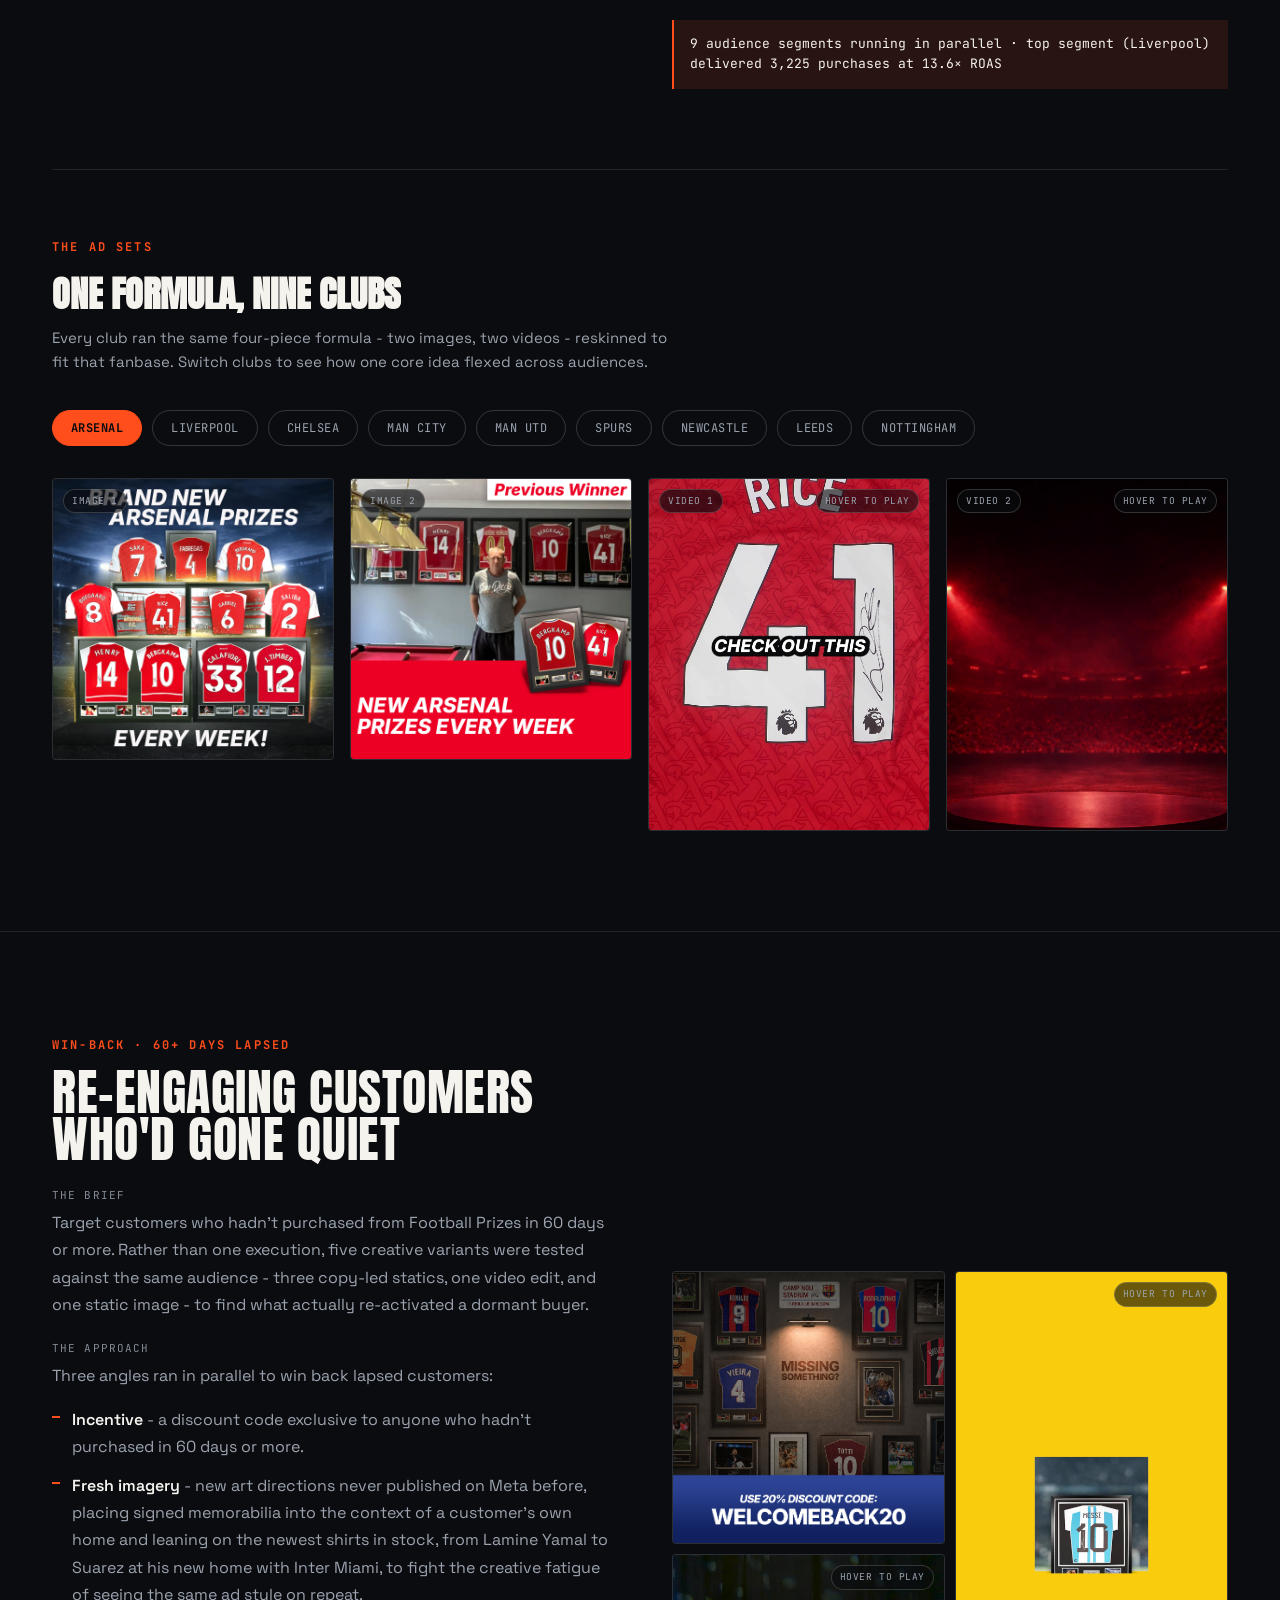
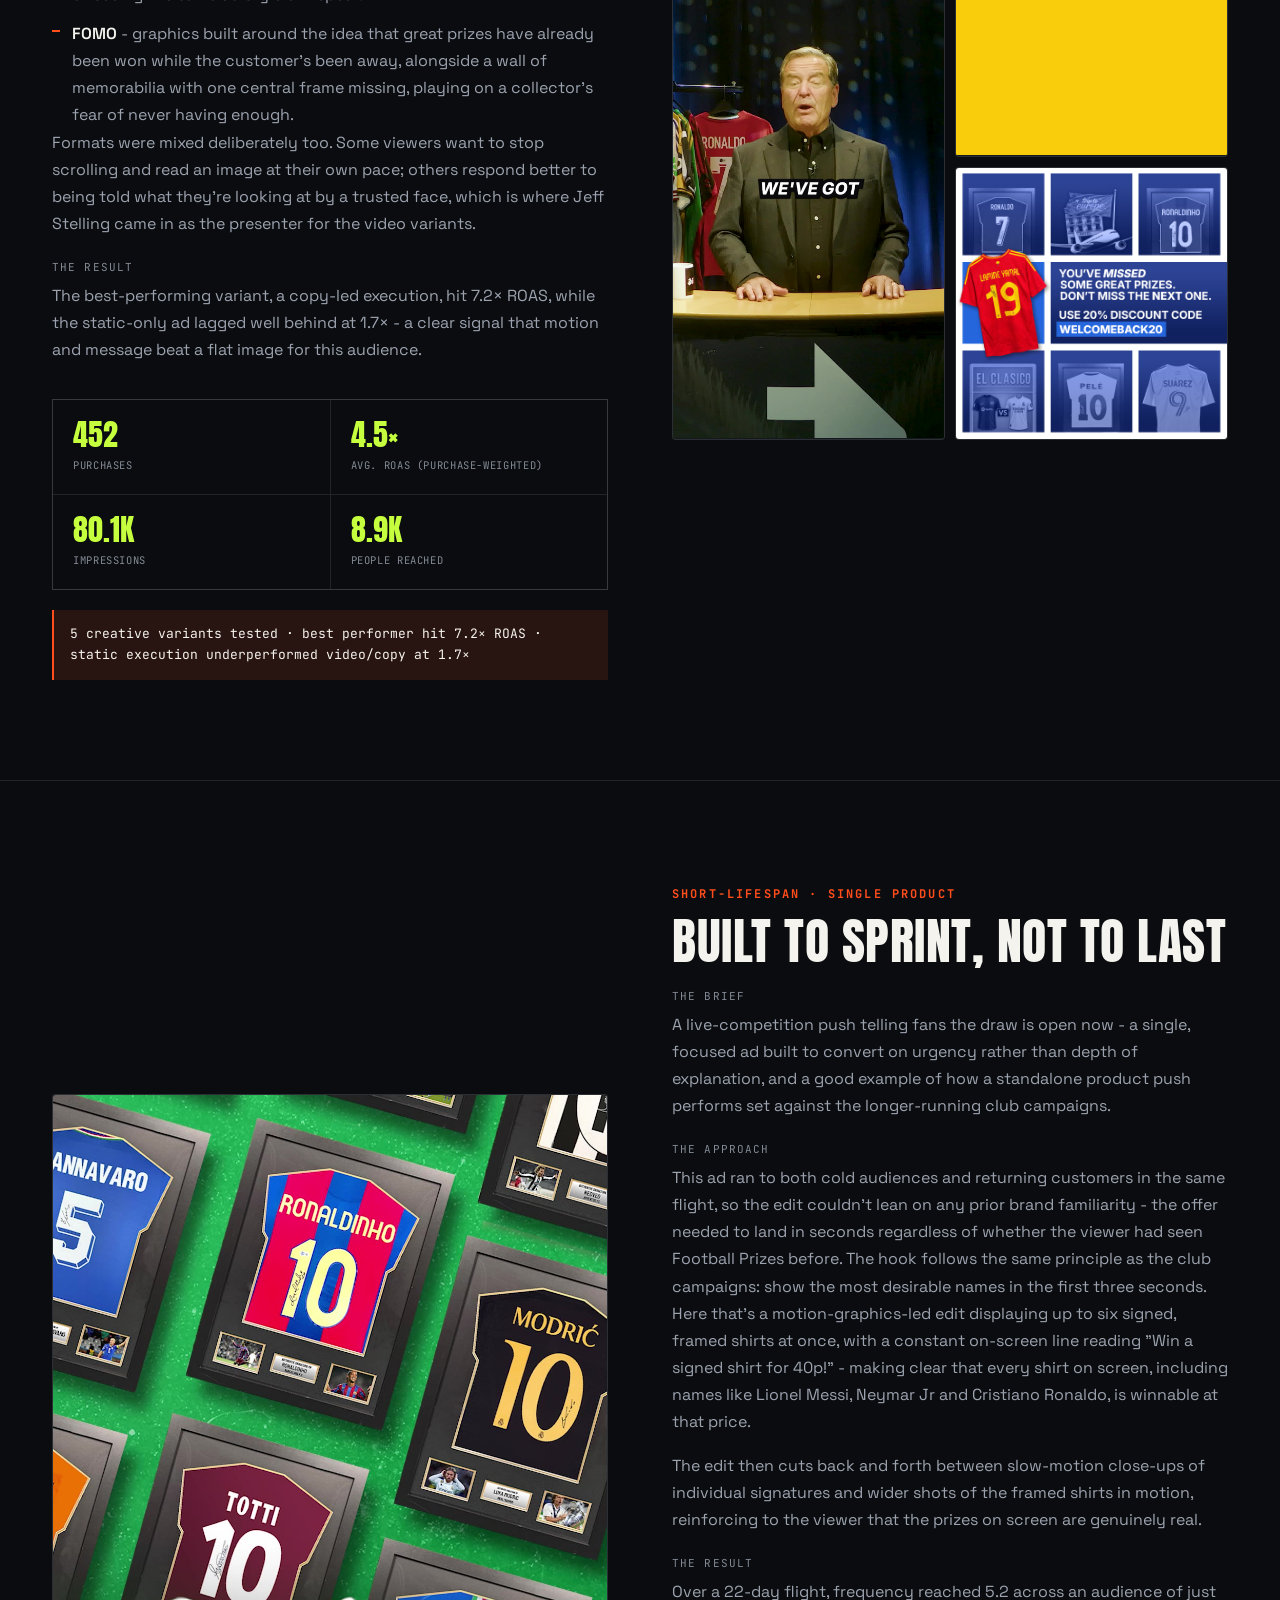
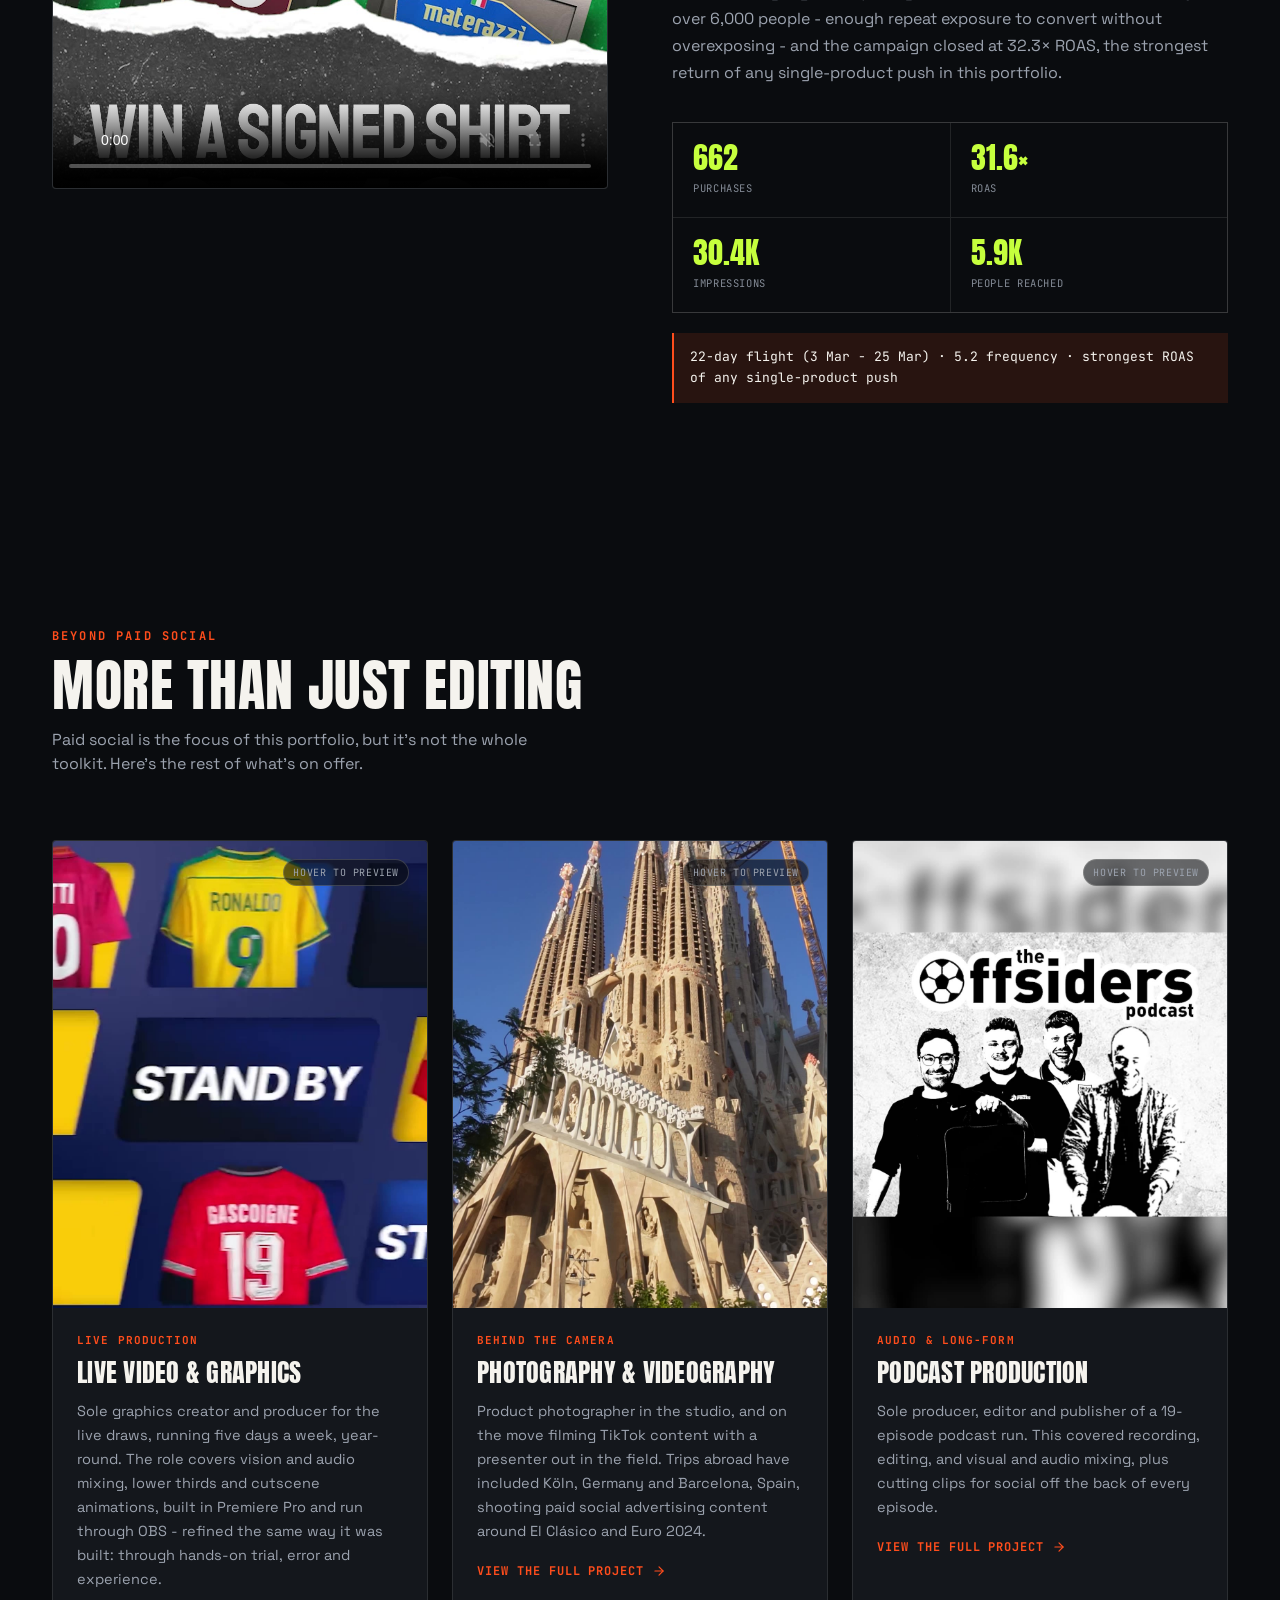
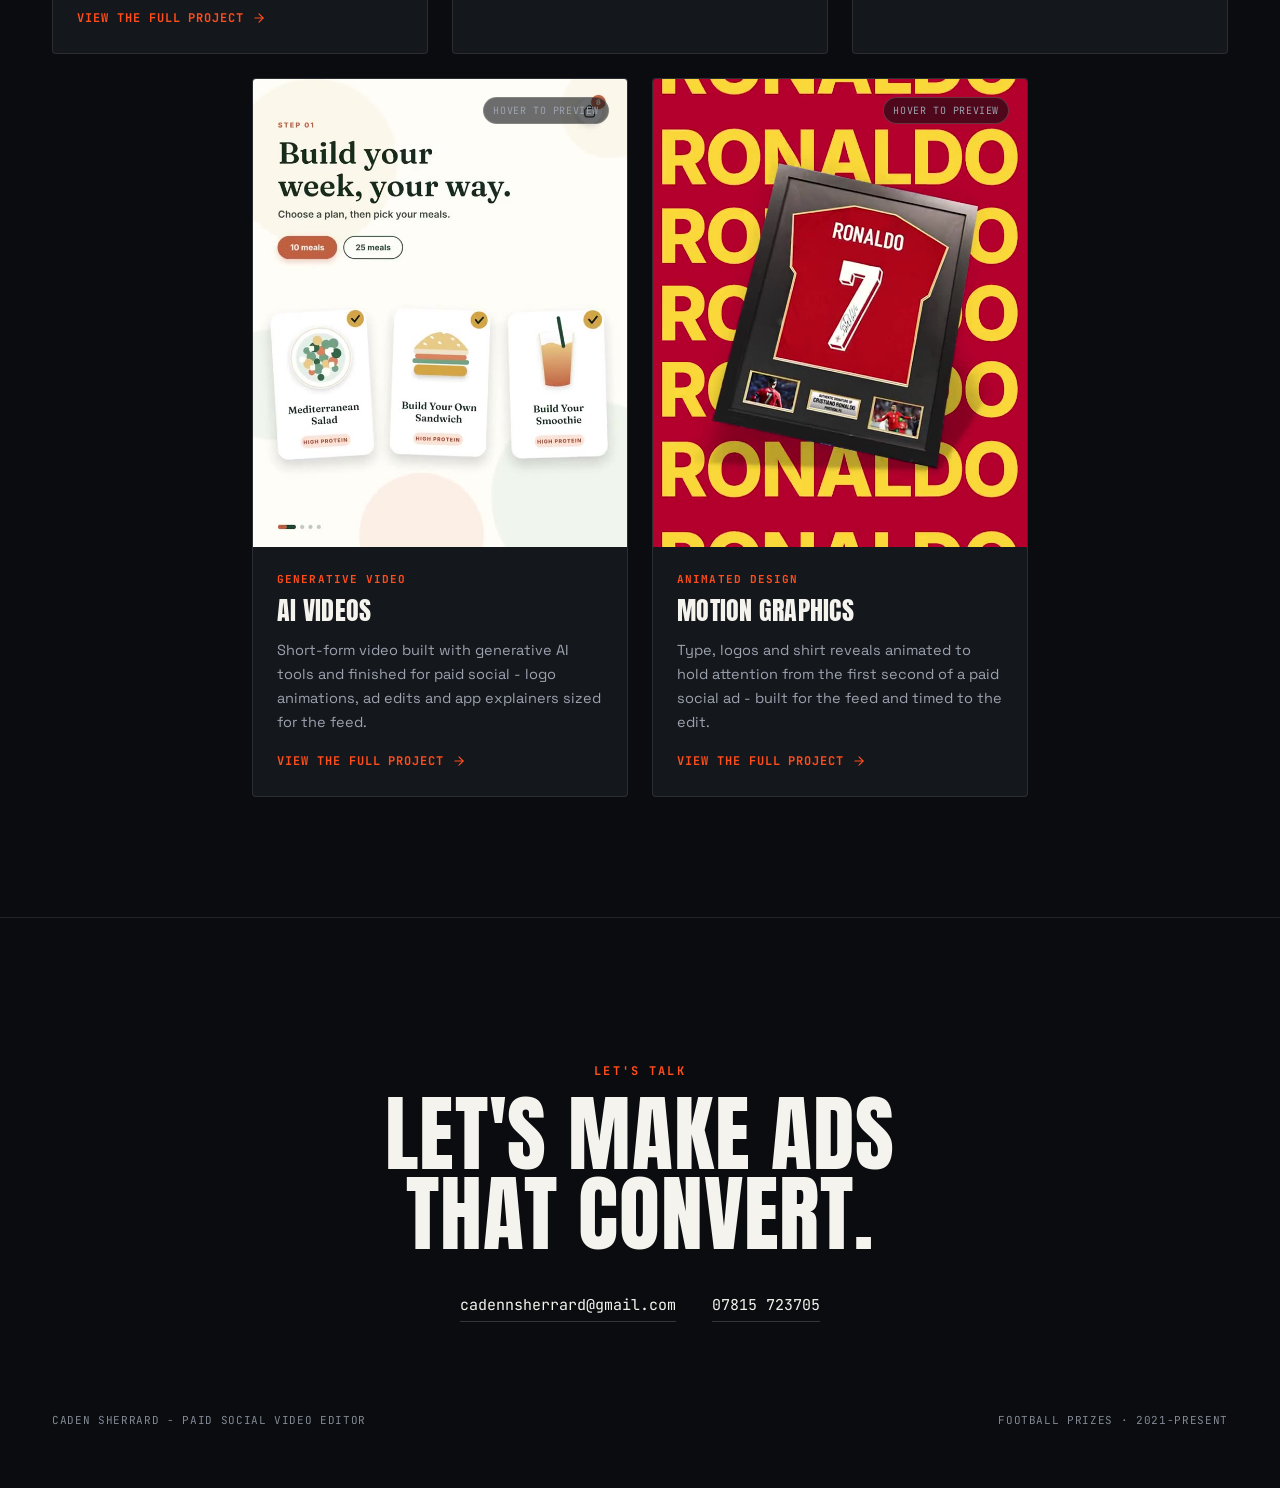
==== commit b2b811a6: "Homepage hero: collage of newer clips Co-Authored-By: Claude Sonnet 5.5 <noreply@anthropic.com> Clau" ====
--- a/index.html
+++ b/index.html
@@ -1263,8 +1263,8 @@
 <!-- ============ HERO ============ -->
 <header class="hero">
   <!-- HERO VIDEO: replace src below with your 1920x1080 collage reel -->
-  <video class="hero-media" autoplay muted loop playsinline poster="hero-showcase-reel-poster.jpg">
-    <source src="hero-showcase-reel.mp4" type="video/mp4">
+  <video class="hero-media" autoplay muted loop playsinline poster="hero-collage-poster.jpg">
+    <source src="hero-collage.mp4" type="video/mp4">
   </video>
   <div class="hero-overlay"></div>
   <div class="hero-content">
